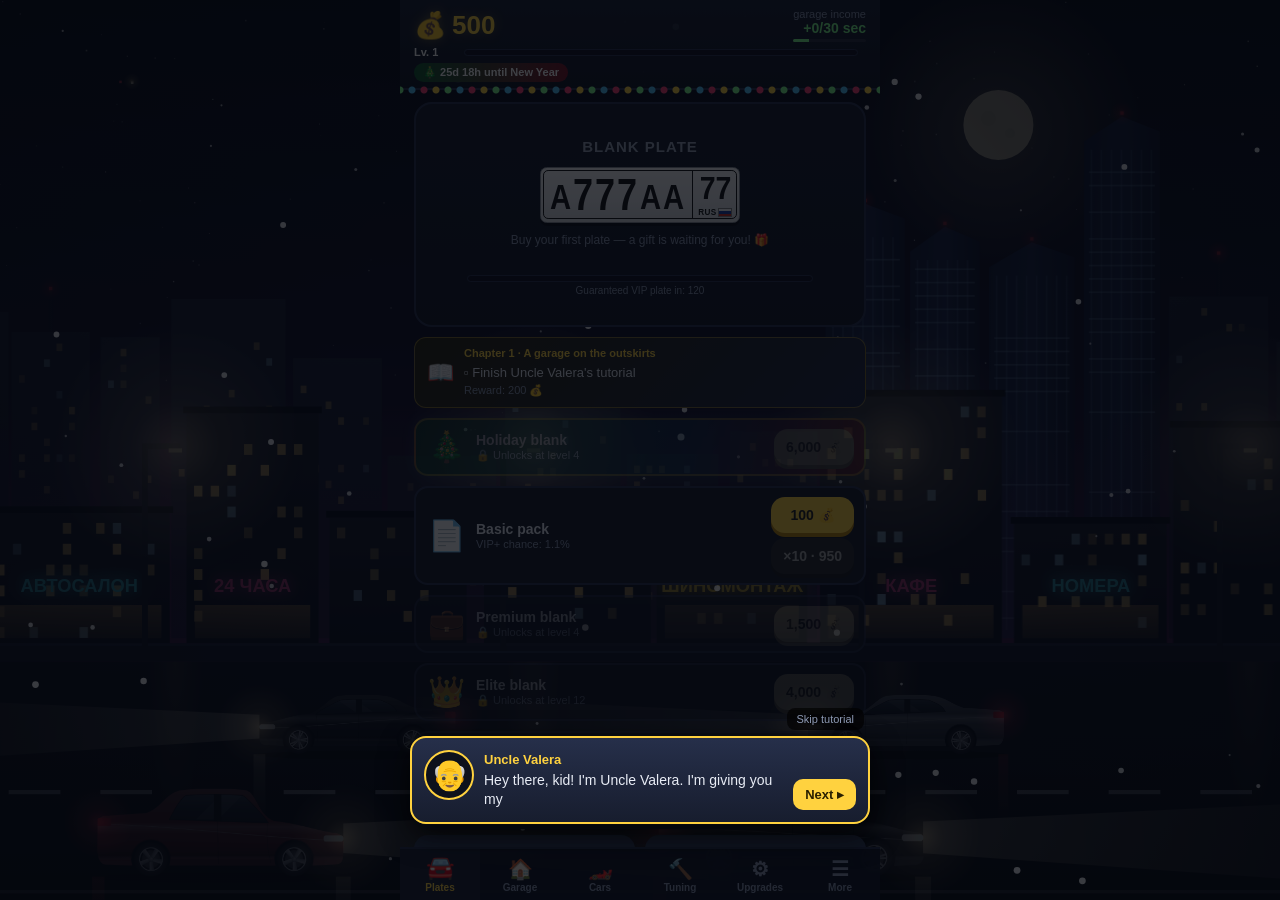
==== index.html @ f26307c0 "Исправить облачные сохранения ВК и Telegram" ====
<!DOCTYPE html>
<html lang="ru">
<head>
<meta charset="utf-8">
<meta name="viewport" content="width=device-width,initial-scale=1,maximum-scale=1,user-scalable=no,viewport-fit=cover">
<title>Блатной номер</title>
<script>window.CARS_CLEAN = 1; window.CARS_NOBRAND = 1; window.VK_PAY = 1</script><script>if (/tgWebAppData=|tgWebAppVersion=/.test(location.hash)) location.replace(location.pathname.replace(/\/?(index\.html)?$/, "/") + "tg/" + location.search + location.hash)</script>
<link rel="stylesheet" href="style.css?v=202611232257">
<link rel="stylesheet" href="cars.css?v=202611232257">
<link rel="stylesheet" href="ny.css?v=202611232257">
</head>
<body>
<div id="bg"></div>
<canvas id="fx"></canvas>

<div id="app">
  <header>
    <div class="hrow">
      <div class="coins" id="coinsBox"><span class="ico">💰</span><span id="coins">0</span></div>
      <div class="inc"><span data-i18n>доход с гаража</span><br><b id="inc">0/30 сек</b><i class="paybar"><i id="payBar"></i></i></div>
    </div>
    <div class="lvl">
      <span class="lvlnum" id="lvlnum">Ур. 1</span>
      <div class="bar"><i id="xpbar"></i></div>
      <span class="pts" id="ptsLabel"></span>
    </div>
    <div class="pills" id="pills"></div>
  </header>

  <main id="main">
    <!-- КУПИТЬ -->
    <section class="tab on" id="tab-buy">
      <div class="stage" id="stage">
        <div class="tier t0" id="tier">Бланк номера</div>
        <div id="plateBox"></div>
        <div class="note" id="note"></div>
        <div class="pity"><div class="bar"><i id="pitybar"></i></div><small id="pitytxt"></small></div>
      </div>
      <div class="row" id="resolveRow" style="display:none">
        <button class="btn alt" data-act="sellPending" id="btnSell">Продать</button>
        <button class="btn green" data-act="keepPending" data-i18n>В гараж</button>
      </div>
      <div id="mergeBar" style="display:none"></div>
      <div class="goal" id="goal"></div>
      <div id="subs"></div>
      <div id="packs"></div>
      <div class="row">
        <button class="btn alt" id="btnTaxi" data-act="taxi">🚕 Таксовать</button>
        <button class="btn alt" id="btnAd" data-act="ad">🎁 Бонус (реклама)</button>
        <button class="btn star" id="btnShop" data-act="shop" style="display:none">⭐ Магазин</button>
      </div>
      <button class="btn alt" id="btnBuff" data-act="buffAd">🔥 Доход ×2 на 5 мин (реклама)</button>
      <details class="odds"><summary data-i18n>Шансы выпадения</summary><div id="odds"></div></details>
    </section>

    <section class="tab" id="tab-garage"></section>
    <section class="tab" id="tab-cars"></section>
    <section class="tab" id="tab-forge"></section>
    <section class="tab" id="tab-orders"></section>
    <section class="tab" id="tab-up"></section>
    <section class="tab" id="tab-more"></section>
  </main>

  <nav id="nav">
    <button data-tab="buy" class="on"><span>🚘</span><b data-i18n>Номера</b></button>
    <button data-tab="garage"><span>🏠</span><b data-i18n>Гараж</b></button>
    <button data-tab="cars"><span>🏎️</span><b data-i18n>Тачки</b><em id="carsDot"></em></button>
    <button data-tab="forge"><span>🔨</span><b data-i18n>Тюнинг</b></button>
    <button data-tab="orders"><span>📋</span><b data-i18n>Заказы</b><em id="orderDot"></em></button>
    <button data-tab="up"><span>⚙</span><b data-i18n>Апгрейды</b></button>
    <button data-tab="more"><span>☰</span><b data-i18n>Ещё</b><em id="moreDot"></em></button>
  </nav>
</div>

<div id="vignette"></div>
<div id="big"></div>
<div id="jp" class="hidden"></div>
<div id="buyer" class="hidden">🚘</div>
<div id="toasts"></div>
<div id="modal" class="hidden"><div class="mbox" id="mbox"></div></div>
<div id="adwait" class="hidden">📺</div>
<div id="menu" class="hidden"></div>
<div id="talk" class="hidden"><div class="tk-dim"></div><div class="tk-hole"></div><div class="tk-finger">👆</div>
  <div class="tk-box bottom"><div class="tk-ava"></div><div class="tk-body"><b class="tk-name"></b><p class="tk-text"></p></div>
    <button class="tk-next" data-i18n>Дальше ▸</button><button class="tk-skip" data-i18n>Пропустить обучение</button></div></div>

<script src="i18n.js?v=202611232257"></script>
<script src="platform.js?v=202611232257"></script>
<script src="bg-city.js?v=202611232257"></script>
<script src="game.js?v=202611232257"></script>
<script src="cars.js?v=202611232257"></script>
<script src="ny.js?v=202611232257"></script>
</body>
</html>
---- style.css ----
:root{--bg:#0b0e16;--card:#161b29;--card2:#1e2536;--line:#2a3350;--txt:#e8ecf5;--dim:#8d99b3;--gold:#ffd23f;
  --t0:#9aa5b8;--t1:#4fc3f7;--t2:#b388ff;--t3:#ffb300;--t4:#ff3d71;--t5:#5ef2ff;--ok:#43c76b}
*{box-sizing:border-box;-webkit-tap-highlight-color:transparent;user-select:none;-webkit-user-select:none;-webkit-touch-callout:none}
html,body{margin:0;height:100%;background:var(--bg);color:var(--txt);font-family:Arial,Helvetica,sans-serif;overflow:hidden;overscroll-behavior:none}
.hidden{display:none!important}
/* ползунки прокрутки во всей игре: тонкие, золотистые, без стрелок и белой дорожки */
::-webkit-scrollbar{width:6px;height:6px}
::-webkit-scrollbar-track,::-webkit-scrollbar-corner{background:transparent}
::-webkit-scrollbar-thumb{background:linear-gradient(#ffd23f99,#ffb30066);border-radius:6px}
::-webkit-scrollbar-thumb:hover{background:#ffd23fcc}
::-webkit-scrollbar-button{display:none;width:0;height:0}
@supports not selector(::-webkit-scrollbar){*{scrollbar-width:thin;scrollbar-color:#ffd23f80 transparent}}
/* пока площадка ищет и показывает рекламу, игра не принимает нажатия */
#adwait{position:fixed;inset:0;z-index:90;background:#000a;display:flex;align-items:center;justify-content:center;font-size:44px;animation:adpulse 1s infinite alternate}
@keyframes adpulse{from{opacity:.6}to{opacity:1}}

/* ---------- фон и эффекты ---------- */
#bg{position:fixed;inset:0;z-index:0;background:
  radial-gradient(circle at 20% 10%,#24305a55,transparent 50%),
  radial-gradient(circle at 85% 80%,#4a1f5c44,transparent 55%),var(--bg);animation:bgmove 18s ease-in-out infinite alternate}
@keyframes bgmove{to{filter:hue-rotate(40deg);background-position:30px 20px}}
#fx{position:fixed;inset:0;width:100%;height:100%;z-index:50;pointer-events:none}
#vignette{position:fixed;inset:0;z-index:40;pointer-events:none;opacity:0;box-shadow:inset 0 0 120px 30px var(--vc,#fff)}
#vignette.on{animation:vig .9s ease-out}
@keyframes vig{0%{opacity:.95}100%{opacity:0}}
#big{position:fixed;left:0;right:0;top:32%;text-align:center;z-index:60;pointer-events:none;font-size:46px;font-weight:900;letter-spacing:2px;
  opacity:0;text-shadow:0 0 20px currentColor,0 4px 0 #0008}
#big.on{animation:bigtxt 2s ease-out}
@keyframes bigtxt{0%{opacity:0;transform:scale(.3) rotate(-6deg)}15%{opacity:1;transform:scale(1.25) rotate(2deg)}30%{transform:scale(1)}80%{opacity:1}100%{opacity:0;transform:scale(1.1) translateY(-30px)}}
.shake{animation:shake .5s}
.shake2{animation:shake .9s}
@keyframes shake{0%,100%{transform:translate(0)}10%{transform:translate(-8px,4px)}20%{transform:translate(7px,-5px)}30%{transform:translate(-6px,-4px)}40%{transform:translate(6px,5px)}50%{transform:translate(-4px,2px)}60%{transform:translate(4px,-2px)}80%{transform:translate(-2px,1px)}}

/* ---------- каркас ---------- */
#app{position:relative;z-index:10;max-width:480px;height:100%;margin:0 auto;display:flex;flex-direction:column}
header{padding:calc(8px + env(safe-area-inset-top)) 14px 6px;background:linear-gradient(#1b2133ee,#121726ee);border-bottom:2px solid var(--line)}
.hrow{display:flex;justify-content:space-between;align-items:center}
.coins{font-size:26px;font-weight:bold;color:var(--gold);display:flex;align-items:center;gap:6px;text-shadow:0 0 12px #ffd23f55}
.coins .ico{display:inline-block}
.coins.bump .ico{animation:bump .25s}
@keyframes bump{50%{transform:scale(1.5) rotate(15deg)}}
.inc{font-size:11px;color:var(--dim);text-align:right}
.inc b{color:#7dff8a;font-size:14px}
.lvl{display:flex;align-items:center;gap:8px;margin-top:4px;font-size:11px;color:var(--dim)}
.lvlnum{font-weight:bold;color:#fff;min-width:42px}
.bar{flex:1;height:7px;background:#0d1120;border-radius:5px;overflow:hidden;border:1px solid #2a3350}
.bar i{display:block;height:100%;width:0;background:linear-gradient(90deg,#4fc3f7,#b388ff);border-radius:5px;transition:width .4s}
.pts{color:#ffb300;font-weight:bold}
.pills{display:flex;gap:6px;flex-wrap:wrap;margin-top:5px;min-height:0}
.pill{font-size:11px;font-weight:bold;padding:3px 9px;border-radius:12px;background:#2a3350;animation:pillin .3s}
.pill.buff{background:#4a3a00;color:#ffd23f;box-shadow:0 0 10px #ffd23f66}
.pill.mkt{background:#06324a;color:#7fd6ff}
@keyframes pillin{from{transform:scale(.5);opacity:0}}
main{flex:1;overflow-y:auto;padding:12px 14px 8px;-webkit-overflow-scrolling:touch;overscroll-behavior:contain}
nav{display:flex;background:#121726f2;border-top:2px solid var(--line);padding-bottom:env(safe-area-inset-bottom)}
nav button{flex:1;position:relative;background:none;border:0;color:var(--dim);font:bold 11px Arial;padding:8px 0 7px;cursor:pointer;transition:.2s}
nav button.on{color:var(--gold);background:#1b2133}
nav button span{display:block;font-size:20px;margin-bottom:1px;transition:transform .2s}
nav button.on span{transform:translateY(-2px) scale(1.15)}
nav em{position:absolute;top:5px;right:22%;width:9px;height:9px;border-radius:50%;background:#ff3d71;display:none;animation:pulse 1s infinite}
nav em.on{display:block}
.tab{display:none}
.tab.on{display:block;animation:tabin .25s ease-out}
@keyframes tabin{from{opacity:0;transform:translateY(10px)}}
h2{margin:2px 0 10px;font-size:18px}
h3{margin:0 0 3px;font-size:15px}
.hint{font-size:11px;color:#5d6882;text-align:center;margin:12px 0;line-height:1.4}
small{color:var(--dim);font-size:11px}

/* ---------- кнопки ---------- */
.btn{font:bold 16px Arial;border:0;border-radius:14px;padding:13px;width:100%;cursor:pointer;background:var(--gold);color:#222;box-shadow:0 4px 0 #b8860b;margin-top:10px;transition:filter .15s}
.btn:active{transform:translateY(3px);box-shadow:0 1px 0 #b8860b}
.btn.alt{background:#34415f;color:#fff;box-shadow:0 4px 0 #222c44}
.btn.green{background:var(--ok);box-shadow:0 4px 0 #26803e;color:#0b2a14}
.btn.red{background:#e0475b;box-shadow:0 4px 0 #8c2030;color:#fff}
.btn.sm{font-size:14px;padding:10px 12px;width:auto;margin:0;white-space:nowrap}
.btn:disabled{filter:grayscale(.8) brightness(.65);cursor:default}
.btn.ready{animation:readypulse 1.4s infinite}
@keyframes readypulse{50%{filter:brightness(1.2);transform:scale(1.015)}}
.row{display:flex;gap:10px}.row .btn{margin-top:10px}

/* ---------- номерной знак ---------- */
.plate{display:inline-flex;align-items:stretch;position:relative;background:#fff;color:#111;border:3px solid #111;border-radius:9px;font-weight:bold;
  height:var(--ph,56px);font-size:var(--pf,34px);line-height:1;overflow:hidden;box-shadow:0 3px 0 #0006}
.plate .m{padding:0 .28em;display:flex;align-items:center;gap:.02em}
.plate .c{display:inline-block;min-width:.62em;text-align:center}
.plate .r{border-left:3px solid #111;padding:0 .22em;display:flex;flex-direction:column;align-items:center;justify-content:center;min-width:2.1em}
.plate .r b{font-size:.62em}.plate .r i{font-style:normal;font-size:.26em;letter-spacing:.1em}
.plate.small{--ph:34px;--pf:20px;border-width:2px}
.plate.mini{--ph:26px;--pf:14px;border-width:2px;border-radius:6px}
.plate.rolling .c{animation:flick .08s infinite}
@keyframes flick{50%{opacity:.55;transform:translateY(2px)}}
.plate .c.stop{animation:stopc .3s}
@keyframes stopc{0%{transform:scale(1.7);color:#e0475b}100%{transform:scale(1)}}
.plate.p1{box-shadow:0 0 18px var(--t1)}
.plate.p2{box-shadow:0 0 24px var(--t2)}
.plate.p3{box-shadow:0 0 32px var(--t3);border-color:#7a5200}
.plate.p4{box-shadow:0 0 40px var(--t4);border-color:#800030;animation:rainbow 2.5s linear infinite}
/* суперлегенда (спецсерия «АМР» 97): свечение в цветах триколора */
.plate.p5{border-color:#0d3a8c;animation:tricolor 2.4s linear infinite}
@keyframes tricolor{0%,100%{box-shadow:0 0 34px #fff,0 0 60px var(--t5)}33%{box-shadow:0 0 34px #2f6bff,0 0 60px #2f6bff}66%{box-shadow:0 0 34px #ff3344,0 0 60px #ff3344}}
.plate.p3::after,.plate.p4::after,.plate.p5::after{content:"";position:absolute;top:0;bottom:0;width:30%;left:-40%;background:linear-gradient(100deg,transparent,#fff9,transparent);animation:shine 2.2s infinite}
@keyframes shine{to{left:130%}}
@keyframes rainbow{to{filter:hue-rotate(360deg)}}
.pop{animation:pop .5s cubic-bezier(.2,1.6,.4,1)}
@keyframes pop{0%{transform:scale(.4);opacity:.3}100%{transform:scale(1);opacity:1}}

/* ---------- сцена ---------- */
.stage{background:linear-gradient(#171d2e,#121726);border-radius:18px;padding:16px 8px 12px;text-align:center;border:2px solid var(--line);min-height:225px;
  display:flex;flex-direction:column;align-items:center;justify-content:center;gap:9px;transition:box-shadow .4s,border-color .4s;position:relative;overflow:hidden}
.stage.g1{box-shadow:0 0 24px #4fc3f766;border-color:var(--t1)}
.stage.g2{box-shadow:0 0 34px #b388ff88;border-color:var(--t2)}
.stage.g3{box-shadow:0 0 46px #ffb300aa;border-color:var(--t3)}
.stage.g4{box-shadow:0 0 64px #ff3d71cc;border-color:var(--t4);animation:rainbow 2.5s linear infinite}
.stage.g5{border-color:var(--t5);animation:tricolor 2.4s linear infinite}
.tier{font-size:15px;font-weight:bold;letter-spacing:1px;text-transform:uppercase;min-height:20px}
.note{font-size:12px;color:var(--dim);max-width:300px;line-height:1.35;min-height:32px}
.t0{color:var(--t0)}.t1{color:var(--t1)}.t2{color:var(--t2)}.t3{color:var(--t3)}.t4{color:var(--t4)}.t5{color:var(--t5);text-shadow:0 0 10px var(--t5)}
.pity{width:80%;margin-top:2px}.pity small{display:block;margin-top:3px;font-size:10px}
.pity .bar i{background:linear-gradient(90deg,#ffb300,#ff3d71)}
.tier.in{animation:tierin .5s}
@keyframes tierin{from{transform:scale(2.2);opacity:0}}

/* ---------- паки ---------- */
.pack{display:flex;align-items:center;gap:10px;background:var(--card);border:2px solid var(--line);border-radius:14px;padding:9px 10px;margin-top:10px}
.pack.locked{opacity:.5}
.pack .pi{font-size:30px;width:40px;text-align:center}
.pack .pt{flex:1;min-width:0}.pack .pt b{font-size:14px}.pack .pt small{display:block}
.pack .btns{display:flex;flex-direction:column;gap:5px}
.odds{margin-top:12px;background:var(--card);border-radius:12px;padding:10px 14px;font-size:12px}
.odds summary{cursor:pointer;color:var(--dim)}
.orow{display:grid;grid-template-columns:1fr 60px;gap:2px 8px;margin-top:6px;align-items:center}
.orow .ob{height:5px;background:#0d1120;border-radius:3px;overflow:hidden;grid-column:1/3}.orow .ob i{display:block;height:100%}

/* ---------- списки ---------- */
.item{display:flex;align-items:center;gap:10px;background:var(--card);border-radius:12px;padding:8px 10px;margin-bottom:8px;animation:pillin .3s}
.item .info{flex:1;font-size:12px;color:var(--dim);min-width:0}
.item button{font:bold 12px Arial;border:0;border-radius:9px;padding:9px 10px;background:#34415f;color:#fff;cursor:pointer;flex:none;max-width:96px;line-height:1.25}
/* узкие телефоны (360px): номер и кнопка поменьше, иначе описание сжимается в колонку по слову */
@media (max-width:400px){.item{gap:8px;padding:8px}.item .plate.small{--ph:28px;--pf:16px}.item button{max-width:84px;padding:8px}}
.card{background:var(--card);border-radius:14px;padding:12px 14px;margin-bottom:10px;border:1px solid #232b40}
.subcard{margin-top:10px;border-color:#ffd23f66;background:linear-gradient(135deg,#1f2a4a,#161b29)}.subcard h3{margin:0}.subcard p{margin:4px 0 0;font-size:13px;color:var(--dim)}
.subbar{display:flex;align-items:center;gap:8px;margin-top:10px;padding:8px 10px;border-radius:12px;border:1px solid #ffd23f66;background:linear-gradient(135deg,#1f2a4a,#161b29);font-size:13px}
.subbar span{flex:1;color:var(--gold);font-weight:bold}.subbar .btn{flex:0 0 auto;font-size:13px;padding:8px 10px;box-shadow:0 3px 0 #26803e}
.subbtn{font-size:15px}.subbtn b{color:inherit;white-space:nowrap}
.btn.star{background:linear-gradient(135deg,#ffd23f,#ff9a3c);box-shadow:0 4px 0 #a8620f;color:#3a2200}
.shopbtn{display:flex;align-items:center;gap:10px;text-align:left}.shopbtn span{flex:1}.shopbtn small{display:block;font-weight:normal;font-size:12px;opacity:.85;margin-top:2px}
#jpShare{width:70%;max-width:280px;opacity:0;pointer-events:none;transition:opacity .4s;margin-top:8px}
#jpShare.on{opacity:1;pointer-events:auto}
.sale{font-style:normal;font-size:11px;background:#e0475b;color:#fff;padding:2px 6px;border-radius:6px;vertical-align:middle}
.toplist{text-align:left;padding:6px 10px}.toprow{display:flex;gap:8px;align-items:center;padding:7px 4px;border-bottom:1px solid #ffffff12;font-size:14px}
.toprow span{width:28px;text-align:center}.toprow b{flex:1;overflow:hidden;text-overflow:ellipsis;white-space:nowrap}.toprow i{font-style:normal;color:var(--gold)}
.toprow.me{background:#ffd23f22;border-radius:8px}
.quests .qrow{display:flex;align-items:center;gap:10px;padding:8px 0;border-bottom:1px solid #ffffff12;text-align:left}
.quests .qrow>div{flex:1}.quests .qrow b{font-size:14px}.quests .qrow small{display:block;font-size:12px;color:#8d99b3}
.quests .bar{height:6px;background:#0005;border-radius:4px;margin:5px 0 2px;overflow:hidden}.quests .bar i{display:block;height:100%;background:var(--ok)}
.quests .chest{border-bottom:0}
.admtabs{display:flex;flex-wrap:wrap;gap:6px;justify-content:center;margin:6px 0 10px}.admtabs .btn{box-shadow:none}
.adm{text-align:left}.adm h3{margin:16px 0 6px;font-size:15px}
.kpis{display:grid;grid-template-columns:repeat(3,1fr);gap:6px}.kpi{background:#0004;border-radius:10px;padding:8px 6px;text-align:center}
.kpi b{display:block;font-size:18px;color:var(--gold)}.kpi small{font-size:11px;color:#8d99b3;line-height:1.2;display:block}
.chart{display:flex;align-items:flex-end;gap:3px;height:140px;padding-top:16px;border-bottom:1px solid #ffffff22}
.chart .col{flex:1;height:100%;display:flex;flex-direction:column;justify-content:flex-end;align-items:center;position:relative}
.chart .stack{width:100%;display:flex;flex-direction:column-reverse;border-radius:4px 4px 0 0;overflow:hidden;min-height:0}.chart .stack span{display:block;min-height:2px}
.chart .num{font-style:normal;font-size:10px;color:#cfd6e6}.chart small{position:absolute;bottom:-16px;font-size:9px;color:#8d99b3}
.chart em{position:absolute;bottom:-29px;font-style:normal;font-size:8px;color:var(--gold);white-space:nowrap}
.legend{display:flex;flex-wrap:wrap;gap:10px;margin-top:34px;font-size:12px}.legend i{display:inline-block;width:10px;height:10px;border-radius:3px;margin-right:4px;vertical-align:middle}
.admrow{display:flex;align-items:center;gap:8px;padding:8px 2px;border-bottom:1px solid #ffffff12;font-size:14px}
.admrow>span:first-child,.admrow>div{flex:1;min-width:0}.admrow small{color:#8d99b3;font-size:12px}.admrow>div small{display:block}
.admrow.player{cursor:pointer}.gifts{display:flex;flex-wrap:wrap;gap:6px;padding:8px 0 10px}.gifts small{width:100%;color:#8d99b3}
.admsearch{display:flex;gap:6px}.admsearch input,.adm textarea,.adm input{flex:1;width:100%;background:#0006;color:#fff;border:1px solid var(--line);border-radius:10px;padding:10px;font:inherit;font-size:14px;margin-bottom:8px;box-sizing:border-box}
.adm input,.adm textarea{user-select:text;-webkit-user-select:text}
.cheats{display:flex;flex-wrap:wrap;gap:6px}.cheats .btn{flex:1 1 45%}
.btn.star.shopbtn small{color:#5a3500;opacity:1}
.shopbtn b{white-space:nowrap;background:#0006;color:#ffd23f;padding:6px 9px;border-radius:9px}
.card.done{border-color:var(--ok)}
.card p{margin:0 0 8px;font-size:12px;color:var(--dim);line-height:1.35}
.card .btn{margin-top:4px}
.ser{display:flex;align-items:center;gap:10px;padding:7px 0;border-bottom:1px solid #232b40;font-size:13px}
.ser:last-child{border:0}.ser .nm{width:72px;font-weight:bold;font-size:15px}.ser .ds{flex:1;color:var(--dim);font-size:12px}
.lock{opacity:.35;filter:grayscale(1)}
.chips{display:flex;gap:6px;flex-wrap:wrap;margin-bottom:8px}
.chip{font:bold 12px Arial;border:0;border-radius:14px;padding:7px 11px;background:#2a3350;color:#fff;cursor:pointer}
.stat{display:flex;justify-content:space-between;padding:5px 0;font-size:13px;border-bottom:1px solid #232b40}
.stat:last-child{border:0}.stat b{color:var(--gold)}
.ach{display:flex;gap:10px;align-items:center;padding:7px 0;border-bottom:1px solid #232b40;font-size:13px}
.ach:last-child{border:0}.ach .ai{font-size:22px;width:30px;text-align:center}.ach div:nth-child(2){flex:1}
.ach small{display:block}
.setrow{display:flex;justify-content:space-between;align-items:center;padding:7px 0;font-size:14px}
.setrow select{background:#2a3350;color:#fff;border:0;border-radius:8px;padding:7px;font-size:13px}
.tog{width:52px;height:28px;border-radius:14px;background:#34415f;position:relative;border:0;cursor:pointer;transition:.2s}
.tog::after{content:"";position:absolute;top:3px;left:3px;width:22px;height:22px;border-radius:50%;background:#fff;transition:.2s}
.tog.on{background:var(--ok)}.tog.on::after{left:27px}
.timer{font-weight:bold;color:var(--gold)}

.goal{display:flex;gap:10px;align-items:center;background:#1d2540;border:1px dashed #4a5a8a;border-radius:12px;padding:8px 12px;margin-top:10px;font-size:13px;line-height:1.35}
.goal span{font-size:22px}
.tl{font-size:12px;color:#cfd6e6;padding:6px 0 6px 12px;border-left:2px solid #34415f;margin-left:4px;line-height:1.4}
.tl b{color:#ffd23f}
.item [data-act=plateInfo]:active{opacity:.7}

/* ---------- мастерская («апгрейдер») ---------- */
.ug{display:flex;flex-direction:column;gap:10px}
.ug-row{display:grid;grid-template-columns:1fr 1fr;gap:10px}
.ug-card{background:linear-gradient(160deg,#181a24,#0d0f15);border:1px solid #262a3a;border-radius:16px;padding:8px 8px 10px;min-height:170px;display:flex;flex-direction:column;align-items:center;gap:6px;position:relative;overflow:hidden}
.ug-card.rw{background:linear-gradient(160deg,#2a1218,#0d0f15);border-color:#4a2030}
.ug-card.rw.rt1{background:linear-gradient(160deg,#10283a,#0d0f15);border-color:#1f4a66}
.ug-card.rw.rt2{background:linear-gradient(160deg,#241a42,#0d0f15);border-color:#4a3a86}
.ug-card.rw.rt3{background:linear-gradient(160deg,#3a2a08,#0d0f15);border-color:#8a6410}
.ug-card.rw.rt4{background:linear-gradient(160deg,#4a0f26,#0d0f15);border-color:#b8204a;box-shadow:0 0 24px #ff3d7144}
.ug-card.rw.rt5{background:linear-gradient(160deg,#0a2f4a,#0d0f15);border-color:#2fb8d0;box-shadow:0 0 24px #5ef2ff44}
.ug-t{font-size:11px;color:#7a829c;letter-spacing:1px;text-transform:uppercase;align-self:flex-start;padding-left:4px}
.ug-body{flex:1;display:flex;flex-direction:column;align-items:center;justify-content:center;gap:5px;width:100%}
.ug-sum{font-size:16px;font-weight:bold;color:#ffd23f}
.ug-sum i,.fv i{font-style:normal;display:inline-block;width:.8em;height:.8em;border-radius:50%;background:radial-gradient(circle at 35% 35%,#ffe27a,#d99a00);font-size:0;vertical-align:-1px}
.fempty{color:#6b7390;font-size:12px;text-align:center;line-height:1.4}
.fmore{font-size:11px;color:#8d99b3}
.rtier{font-size:12px;font-weight:bold;text-transform:uppercase;letter-spacing:1px}
.rmult{font-size:20px;font-weight:bold;color:#ffd23f;min-height:24px;text-shadow:0 0 10px #ffd23f66}
.plate.mid{--ph:32px;--pf:17px;border-width:2px;border-radius:7px}
.gauge{position:relative;width:min(300px,86vw);aspect-ratio:1;margin:4px auto;border-radius:50%}
.gauge svg{width:100%;height:100%;display:block;filter:drop-shadow(0 10px 24px #000a)}
.ghub{position:absolute;inset:0;display:flex;flex-direction:column;align-items:center;justify-content:center;pointer-events:none;gap:2px;padding-top:6px}
.gnum{font-size:44px;font-weight:900;letter-spacing:1px;color:#6b7390;text-shadow:0 0 18px currentColor;font-variant-numeric:tabular-nums}
.glab{font-size:15px;font-weight:bold;letter-spacing:.5px}
.gauge::before{content:"";position:absolute;inset:6%;border-radius:50%;background:conic-gradient(from 0deg,transparent,#ffd23f33,transparent 30%);opacity:0;pointer-events:none}
.gauge.spinning::before{opacity:1;animation:gspin 1.1s linear infinite}
@keyframes gspin{to{transform:rotate(360deg)}}
.gauge.spinning svg{animation:gpulse .5s ease-in-out infinite alternate}
@keyframes gpulse{to{filter:drop-shadow(0 0 22px #ffd23faa)}}
.gauge.gwin svg{animation:gwin 1s ease-out}
.gauge.glose svg{animation:glose 1s ease-out}
@keyframes gwin{0%,50%{filter:drop-shadow(0 0 46px #43e07a)}100%{filter:drop-shadow(0 10px 24px #000a)}}
@keyframes glose{0%,50%{filter:drop-shadow(0 0 46px #ff2d3d)}100%{filter:drop-shadow(0 10px 24px #000a)}}
.ug-slider{background:linear-gradient(160deg,#181a24,#0d0f15);border:1px solid #262a3a;border-radius:14px;padding:10px 14px}
.ug-sl-top{display:flex;justify-content:space-between;font-size:12px;color:#8d99b3;margin-bottom:6px}.ug-sl-top b{color:#ffd23f}
#fslider{-webkit-appearance:none;appearance:none;width:100%;height:6px;border-radius:4px;background:linear-gradient(90deg,#8a6410,#ffd23f);outline:none}
#fslider::-webkit-slider-thumb{-webkit-appearance:none;width:24px;height:24px;border-radius:50%;background:#ffd23f;border:3px solid #fff;box-shadow:0 0 12px #ffd23f}
#fslider::-moz-range-thumb{width:20px;height:20px;border-radius:50%;background:#ffd23f;border:3px solid #fff}
#fslider:disabled{opacity:.35}
.ug-presets{display:grid;grid-template-columns:repeat(8,1fr);gap:6px}
.ug-presets button{font:bold 12px Arial;color:#fff;background:#1b1e2a;border:1px solid #2b3042;border-radius:9px;padding:9px 0;cursor:pointer}
.ug-presets button.pc{border-color:#2d4a2f;color:#9be34a}
.ug-presets button:active{background:#2b3042}
.ug-go{display:flex;align-items:center;justify-content:center;gap:10px;width:100%;font:bold 20px Arial;color:#2a2000;border:0;border-radius:16px;padding:16px;cursor:pointer;
  background:linear-gradient(#ffe45c,#f2b705);box-shadow:0 5px 0 #a87a00,0 0 26px #ffd23f44;transition:filter .2s}
.ug-go:active{transform:translateY(3px);box-shadow:0 2px 0 #a87a00}
.ug-go:disabled{filter:grayscale(1) brightness(.5);box-shadow:none}
.ug-go.ready{animation:readypulse 1.4s infinite}
.ug-seg{display:flex;gap:6px;background:#10121a;border-radius:12px;padding:4px}
.ug-seg button{flex:1;font:bold 13px Arial;color:#8d99b3;background:none;border:0;border-radius:9px;padding:10px 4px;cursor:pointer}
.ug-seg button.on{background:#ffd23f;color:#2a2000}
.ug-grid{display:grid;grid-template-columns:1fr 1fr;gap:8px}
.fcard{position:relative;background:radial-gradient(circle at 50% 30%,var(--cg,#2a2d3a),#0e1016 75%);border:2px solid var(--cb,#2b3042);border-radius:14px;padding:22px 6px 8px;text-align:center;cursor:pointer;display:flex;flex-direction:column;align-items:center;gap:7px;transition:transform .15s,box-shadow .2s}
.fcard:active{transform:scale(.96)}
.fcard.t0b{--cg:#2a2f3c;--cb:#3b4252}.fcard.t1b{--cg:#14354a;--cb:#2a6f96}.fcard.t2b{--cg:#2e2352;--cb:#6a4fc0}.fcard.t3b{--cg:#4a3408;--cb:#d19a14}.fcard.t4b{--cg:#541230;--cb:#e0305f}.fcard.t5b{--cg:#0a3550;--cb:#3fd6ee}
.fcard.on{box-shadow:0 0 0 2px #ffd23f,0 0 20px #ffd23f66;background:radial-gradient(circle at 50% 30%,#5a4a10,#0e1016 75%)}
.fv{position:absolute;top:6px;left:8px;font-size:11px;font-weight:bold;color:#ffd23f}
.fn{font-size:11px;font-weight:bold;color:#fff}
.fb{position:absolute;top:6px;right:8px;font-size:11px;font-weight:bold}
.fchk{position:absolute;right:8px;bottom:8px;width:24px;height:24px;border-radius:50%;background:#ffd23f;color:#2a2000;font-weight:bold;display:none;align-items:center;justify-content:center}
.fcard.on .fchk{display:flex;animation:pop .3s}nav button{font-size:10px}

/* ---------- джекпот (блатной / легенда) ---------- */
#jp{position:fixed;inset:0;z-index:38;display:flex;flex-direction:column;align-items:center;justify-content:center;gap:14px;overflow:hidden;
  background:radial-gradient(circle at 50% 45%,var(--jbg,#2a1740) 0,#07060d 70%);opacity:0;transition:opacity .35s;padding:20px;text-align:center;cursor:pointer}
#jp.on{opacity:1}
.jp-icon{font-size:96px;line-height:1;filter:drop-shadow(0 0 26px var(--jc)) drop-shadow(0 6px 0 #0008)}
.jp-rays{position:absolute;left:50%;top:45%;width:230vmax;height:230vmax;margin:-115vmax 0 0 -115vmax;pointer-events:none;
  background:repeating-conic-gradient(from 0deg,color-mix(in srgb,var(--jc) 28%,transparent) 0 7deg,transparent 7deg 15deg);
  -webkit-mask-image:radial-gradient(circle,#000 0,transparent 30%);mask-image:radial-gradient(circle,#000 0,transparent 30%);animation:jpspin 22s linear infinite}
#jp.legend .jp-rays{animation-duration:9s}
@keyframes jpspin{to{transform:rotate(360deg)}}
.jp-flash{position:absolute;inset:0;background:#fff;opacity:0;pointer-events:none}
.jp-flash.go{animation:jpflash .8s ease-out}
@keyframes jpflash{0%{opacity:.95}100%{opacity:0}}
.jp-top{position:relative;font-size:16px;letter-spacing:2px;color:#b9a8d8;text-transform:uppercase;transition:opacity .3s}
.jp-strip-wrap{position:relative;width:100%;max-width:480px;height:112px;overflow:hidden;border-top:2px solid #ffffff22;border-bottom:2px solid #ffffff22;background:#0008;
  -webkit-mask-image:linear-gradient(90deg,transparent,#000 15%,#000 85%,transparent);mask-image:linear-gradient(90deg,transparent,#000 15%,#000 85%,transparent);transition:opacity .4s,transform .5s,height .5s}
.jp-strip-wrap.gone{opacity:0;height:0;border:0;margin:0;pointer-events:none;position:absolute}
.jp-strip{display:flex;position:absolute;left:0;top:10px;will-change:transform}
.jp-card{flex:0 0 106px;height:92px;margin:0 3px;border-radius:12px;border:2px solid var(--cc);background:linear-gradient(160deg,color-mix(in srgb,var(--cc) 35%,#10101a),#0c0c14);
  display:flex;align-items:center;justify-content:center;font-weight:bold;font-size:15px;color:var(--cc);text-shadow:0 0 12px var(--cc);box-shadow:0 0 14px color-mix(in srgb,var(--cc) 40%,transparent) inset}
.jp-mark{position:absolute;left:50%;top:0;bottom:0;width:3px;margin-left:-1.5px;background:#ffd23f;z-index:3;box-shadow:0 0 14px #ffd23f}
.jp-card{text-align:center;line-height:1.1;padding:0 4px;font-size:14px}
.jp-strip-wrap.roll{width:min(420px,calc(100vw - 48px));max-width:none;margin:6px auto 4px;border-radius:12px}   /* #plateBox сжимается по содержимому — ширина задаётся явно */
.jp-card{transition:transform .25s,box-shadow .25s}
.jp-card.win{transform:scale(1.07);box-shadow:0 0 24px var(--cc),0 0 14px color-mix(in srgb,var(--cc) 40%,transparent) inset}
.jp-title{position:relative;font-size:clamp(40px,13vw,62px);font-weight:900;color:var(--jc);letter-spacing:2px;text-shadow:0 0 26px var(--jc),0 4px 0 #0009;height:0;opacity:0;overflow:visible;white-space:nowrap}
.jp-title.on{height:auto;opacity:1}
.jp-title span{display:inline-block;opacity:0}
.jp-title.on span{animation:letterin .55s cubic-bezier(.2,1.8,.4,1) forwards}
.jp-title.instant span{animation:none;opacity:1}
#jp.legend .jp-title.on{animation:rainbow 2.4s linear infinite}
#jp.super .jp-title{font-size:clamp(28px,9vw,50px);color:#fff;text-shadow:0 3px 0 #2f6bff,0 6px 0 #ff3344,0 0 26px #5ef2ff}
#jp.super .jp-title.on{animation:none}
@keyframes letterin{0%{opacity:0;transform:translateY(-60px) scale(2.4) rotate(-12deg)}100%{opacity:1;transform:none}}
.jp-plate{position:relative;opacity:0;transform:perspective(600px) rotateY(90deg) scale(.5)}
.jp-plate.on{opacity:1;animation:jpflip .9s cubic-bezier(.2,1.2,.3,1) forwards}
.jp-plate.instant{animation:none;transform:none}
@keyframes jpflip{0%{transform:perspective(600px) rotateY(90deg) scale(.5)}70%{transform:perspective(600px) rotateY(-12deg) scale(1.15)}100%{transform:perspective(600px) rotateY(0) scale(1)}}
.jp-plate .plate{--ph:68px;--pf:40px;border-width:4px;box-shadow:0 0 40px var(--jc),0 0 90px var(--jc)}
.jp-pricebox{position:relative;opacity:0;transform:translateY(20px);transition:opacity .4s,transform .4s;display:none}
.jp-pricebox.on{display:block;opacity:1;transform:none}
.jp-lbl{font-size:12px;letter-spacing:4px;color:#b9a8d8;margin-bottom:4px}
.odo{display:flex;justify-content:center;align-items:center;font-size:clamp(42px,13vw,64px);font-weight:900;color:#ffd23f;text-shadow:0 0 22px #ffd23f99,0 4px 0 #0008;font-variant-numeric:tabular-nums}
.odo-col{height:1.1em;overflow:hidden;width:.64em;position:relative;-webkit-mask-image:linear-gradient(transparent,#000 22%,#000 78%,transparent);mask-image:linear-gradient(transparent,#000 22%,#000 78%,transparent)}
.odo-strip{will-change:transform}
.odo-strip span{display:block;height:1.1em;line-height:1.1em;text-align:center}
.odo-sep{width:.25em}.odo-c{font-size:.7em;margin-left:.2em}
.jp-x{margin-top:4px;font-size:13px;color:#ffe9a8;font-weight:bold}
.jp-sub{font-size:12px;color:#9a8cb8;opacity:0;transition:opacity .5s;min-height:16px}
.jp-sub.on{opacity:1}
#jpBtn{width:70%;max-width:280px;opacity:0;pointer-events:none;transition:opacity .4s;margin-top:6px}
#jpBtn.on{opacity:1;pointer-events:auto;animation:readypulse 1.4s infinite}

/* ---------- прочее ---------- */
#toasts{position:fixed;left:0;right:0;top:64px;z-index:70;display:flex;flex-direction:column;align-items:center;gap:6px;pointer-events:none}
.toast{background:#000d;color:#fff;padding:8px 16px;border-radius:20px;font-size:13px;max-width:92%;text-align:center;animation:toastin 2.6s forwards;border:1px solid #fff2}
@keyframes toastin{0%{opacity:0;transform:translateY(-14px) scale(.8)}10%{opacity:1;transform:none}85%{opacity:1}100%{opacity:0;transform:translateY(-8px)}}
/* стартовое меню (обязательно для каталога ВК Игр, п. 4.2.10) */
#menu{position:fixed;inset:0;z-index:80;background:radial-gradient(circle at 50% 30%,#232b45,#090c16 75%);display:flex;flex-direction:column;align-items:center;justify-content:center;gap:6px;padding:calc(20px + env(safe-area-inset-top)) 24px calc(20px + env(safe-area-inset-bottom));animation:fade .25s;text-align:center}
#menu .mlogo{font-size:72px;line-height:1;filter:drop-shadow(0 6px 18px #ffd23f55)}
#menu h1{margin:8px 0 2px;font:900 34px Arial;color:var(--gold);letter-spacing:1px;text-shadow:0 3px 0 #7a5a00}
#menu .msub{color:#aab4cc;font-size:14px;margin-bottom:18px}
#menu .btn{max-width:320px}
#menu .mfoot{margin-top:18px;color:#6f7a93;font-size:12px;max-width:320px}
.howto{text-align:left;font-size:14px;color:#cfd6e6;line-height:1.45}.howto p{margin:0 0 9px}
#modal{position:fixed;inset:0;z-index:65;background:#05070dd9;display:flex;align-items:center;justify-content:center;padding:14px;backdrop-filter:blur(3px);animation:fade .2s}
@keyframes fade{from{opacity:0}}
.mbox{width:100%;max-width:400px;max-height:92vh;overflow-y:auto;background:var(--card);border:2px solid var(--line);border-radius:18px;padding:16px;animation:pop .35s cubic-bezier(.2,1.5,.4,1);text-align:center}
.mbox h2{margin-bottom:6px}
.grid{display:grid;grid-template-columns:repeat(2,1fr);gap:8px;margin:10px 0}
.grid .plate{justify-self:center}
.days{display:grid;grid-template-columns:repeat(7,1fr);gap:4px;margin:12px 0}
.day{background:#232b40;border-radius:8px;padding:6px 0;font-size:10px;color:var(--dim)}
.day b{display:block;font-size:14px;color:#fff}
.day.cur{background:var(--gold);color:#222}.day.cur b{color:#222}
.day.got{background:#26803e;color:#cfc}
#buyer{position:fixed;top:30%;left:-80px;z-index:45;font-size:54px;cursor:pointer;filter:drop-shadow(0 0 14px gold);animation:drive 7s linear forwards;pointer-events:auto}
#buyer.go{animation:none}
@keyframes drive{to{left:110vw}}
.float{position:fixed;z-index:55;pointer-events:none;font-weight:bold;font-size:18px;color:var(--gold);text-shadow:0 2px 0 #000a;animation:floatup .9s ease-out forwards}
@keyframes floatup{to{transform:translateY(-60px);opacity:0}}
@keyframes pulse{50%{transform:scale(1.4)}}
#mini{display:block;margin:8px auto;border-radius:12px;background:#10182a;touch-action:none;width:100%;max-width:340px;border:2px solid var(--line)}
/* низкое горизонтальное окно (CrazyGames на ПК): поле мини-игры ужимается по высоте, чтобы влезть без прокрутки */
@media (max-height:640px){#mini{width:auto;height:calc(92vh - 150px);aspect-ratio:340/440}}
.stage.rolling{animation:vib .12s infinite}
@keyframes vib{50%{transform:translateX(1.5px)}}

/* ---------- слияние, коллекция, цель ---------- */
#bg::after{content:"";position:absolute;inset:0;background:#0b0e16;opacity:.45;pointer-events:none}   /* живой фон приглушён, чтобы не спорил с кнопками */
#mergeBar{margin-top:10px}
.mergebtn{width:100%;background:linear-gradient(135deg,#7c4dff,#ff3d71);color:#fff;font-size:15px}
.mergeinfo{display:flex;align-items:center;gap:10px;background:#161b29;border:1px solid var(--line);border-radius:12px;padding:8px 12px;font-size:12px;color:var(--dim);line-height:1.3}
.mdots{display:flex;gap:4px;flex:none}
.mdots i{width:14px;height:14px;border-radius:4px;border:2px solid var(--mc);opacity:.45}
.mdots i.on{background:var(--mc);opacity:1;box-shadow:0 0 8px var(--mc)}
.goal{border:1px solid #ffd23f66;background:linear-gradient(135deg,#2a2510,#1d2540)}
.goal .gbody{flex:1;min-width:0}
.gbar{height:5px;background:#0006;border-radius:3px;margin-top:5px;overflow:hidden}
.gbar i{display:block;height:100%;background:var(--gold);border-radius:3px;transition:width .4s}
.mergegrid{display:grid;grid-template-columns:repeat(auto-fit,minmax(130px,1fr));gap:6px;margin:4px 0 12px}
.mcell{background:var(--card);border:2px solid #2a3350;border-radius:12px;padding:7px 8px;text-align:left;color:var(--mc);font:inherit;cursor:pointer}
.mcell b{display:block;font-size:13px}.mcell small{color:var(--dim);font-size:11px}
.mcell:disabled{opacity:.55;cursor:default}
.mcell.ready{border-color:var(--mc);box-shadow:0 0 12px var(--mc);animation:readypulse 1.4s infinite}
.sets .sets-hint{font-size:12px;color:var(--dim);margin:-2px 0 8px}
.set{padding:8px 0;border-bottom:1px solid #232b40}.set:last-child{border:0}
.set-h{display:flex;justify-content:space-between;gap:8px;font-size:13px}.set-h small{color:var(--gold);white-space:nowrap}
.set-k{display:flex;flex-wrap:wrap;gap:5px;margin-top:5px}
.set-k span{font-size:11px;padding:3px 8px;border-radius:8px;background:#0d111c;color:#4a5370;border:1px dashed #2a3350}
.set-k span.on{color:#7dff8a;border:1px solid #7dff8a66;background:#11261a}
.set.done .set-h b{color:#7dff8a}
.merge-anim{position:relative;height:150px;margin:6px 0}
.merge-anim .mg{position:absolute;left:50%;top:50%;transform:translate(-50%,-50%);animation:mgin .9s cubic-bezier(.6,0,.9,.4) forwards}
.merge-anim .mg0{--sx:-95px;--sy:-40px}.merge-anim .mg1{--sx:95px;--sy:-40px}.merge-anim .mg2{--sx:0px;--sy:45px}
@keyframes mgin{0%{transform:translate(calc(-50% + var(--sx)),calc(-50% + var(--sy))) scale(.9);opacity:1}85%{opacity:1}100%{transform:translate(-50%,-50%) scale(.3);opacity:0}}
.mg-flash{position:absolute;left:50%;top:50%;width:20px;height:20px;border-radius:50%;background:var(--mc);transform:translate(-50%,-50%) scale(0);animation:mgflash .7s .85s ease-out forwards;box-shadow:0 0 40px 20px var(--mc)}
@keyframes mgflash{0%{transform:translate(-50%,-50%) scale(0);opacity:1}100%{transform:translate(-50%,-50%) scale(12);opacity:0}}
.mg-res{position:absolute;left:50%;top:50%;transform:translate(-50%,-50%) scale(0);animation:mgres .6s .9s cubic-bezier(.2,1.5,.4,1) forwards}
@keyframes mgres{to{transform:translate(-50%,-50%) scale(1)}}
.mg-txt{font-size:14px;margin:4px 0 12px;opacity:0;animation:mgtxt .4s 1.1s forwards}
@keyframes mgtxt{to{opacity:1}}
.mg-txt small{color:var(--dim)}
#jp.long .jp-title{font-size:clamp(26px,8.5vw,42px);white-space:normal}   /* длинные названия наборов */
.jp-title .jw{white-space:nowrap;font-weight:inherit}

/* ---------- сюжет: реплики персонажей и подсказки обучения ---------- */
#talk{position:fixed;inset:0;z-index:58;pointer-events:none}
#talk .tk-dim{position:absolute;inset:0;background:#05070dc4;display:none;pointer-events:auto;animation:fade .25s}
#talk.dlg .tk-dim{display:block}
.tk-hole{position:absolute;display:none;border-radius:14px;box-shadow:0 0 0 3px var(--gold),0 0 22px var(--gold);transition:left .2s,top .2s,width .2s,height .2s;animation:holepulse 1.2s infinite alternate}
.tk-hole.dim{box-shadow:0 0 0 3px var(--gold),0 0 0 200vmax #05070dbb}
@keyframes holepulse{to{outline:3px solid #ffd23f55;outline-offset:6px}}
.tk-finger{position:absolute;display:none;font-size:34px;line-height:1;filter:drop-shadow(0 3px 4px #000);animation:fdown .7s infinite alternate}
.tk-finger.up{animation-name:fup}
@keyframes fdown{to{transform:translateY(8px)}}
@keyframes fup{to{transform:translateY(-8px)}}
.tk-box{position:absolute;left:10px;right:10px;max-width:460px;margin:0 auto;display:flex;gap:10px;align-items:flex-end;pointer-events:auto;
  background:linear-gradient(#262f4a,#171d2e);border:2px solid var(--cc,#ffd23f);border-radius:16px;padding:12px;box-shadow:0 10px 30px #000c;animation:tkin .3s cubic-bezier(.2,1.4,.4,1)}
.tk-box.bottom{bottom:calc(76px + env(safe-area-inset-bottom))}
.tk-box.top{top:calc(76px + env(safe-area-inset-top))}
@keyframes tkin{from{transform:translateY(20px) scale(.95);opacity:0}}
.tk-ava{flex:none;align-self:flex-start;width:50px;height:50px;border-radius:50%;background:#0d111c;border:2px solid var(--cc,#ffd23f);display:flex;align-items:center;justify-content:center;font-size:30px}
.tk-body{flex:1;min-width:0}
.tk-name{color:var(--cc,#ffd23f);font-size:13px}
.tk-text{margin:3px 0 0;font-size:14px;line-height:1.4;min-height:2.8em;color:var(--txt)}
.tk-next{flex:none;background:var(--gold);color:#2a2000;border:0;border-radius:10px;padding:8px 12px;font:bold 13px Arial;cursor:pointer}
.tk-skip{position:absolute;top:-30px;right:4px;background:#000a;color:var(--dim);border:0;border-radius:8px;padding:5px 10px;font:11px Arial;cursor:pointer}
.goal{cursor:pointer}
.goal .gch{display:block;color:var(--gold);font-weight:bold;margin-bottom:3px}
.goal .gt{font-size:13px;margin-top:2px}.goal .gt.ok{color:#7dff8a;opacity:.8}
.goal .gbar{margin:3px 0 4px}
.client{display:flex;align-items:center;gap:6px;font-size:12px;margin-bottom:4px}
.client span{font-size:18px}.client i{color:var(--dim)}

/* событие из админки */
.pill.ev{background:linear-gradient(90deg,#5a1a6e,#7a2a1a);color:#ffe28a;box-shadow:0 0 12px #ff9a3c66}
/* альбом номеров */
.albumbtn{margin:8px 0}.albumbtn small{opacity:.8}
.atabs{display:flex;flex-wrap:wrap;gap:5px;justify-content:center}.atabs .btn{flex:1 1 18%;padding:7px 4px;font-size:12px}
.agrid{display:grid;grid-template-columns:repeat(auto-fill,minmax(64px,1fr));gap:5px;margin:10px 0}
.acell{background:#0d111c;border:1px dashed #2a3350;border-radius:9px;padding:6px 3px;text-align:center;color:#4a5370;min-height:38px;display:flex;flex-direction:column;justify-content:center}
.acell b{font-size:14px;letter-spacing:.5px}.acell small{font-size:8.5px;line-height:1.1;margin-top:2px;opacity:.85}
.acell.on{color:#7dff8a;border:1px solid #7dff8a66;background:#11261a}
.acell.on.t-s,.acell.on.t-g{color:#ffd23f;border-color:#ffd23f88;background:#2a2108}
/* чужой гараж */
.ggrid{display:flex;flex-wrap:wrap;gap:6px;justify-content:center;margin:10px 0}
.toprow[data-act]{cursor:pointer}.toprow em{font-style:normal;font-size:12px;opacity:.6}.toprow b small{font-weight:normal;color:#8d99b3;font-size:12px}
/* админка: удержание и панель игрока */
.rettable{overflow-x:auto}.rettable table{width:100%;border-collapse:collapse;font-size:12px}
.rettable th{color:#8d99b3;font-weight:normal;padding:4px 3px;text-align:center;border-bottom:1px solid #ffffff22}
.rettable td{padding:5px 3px;text-align:center;border-bottom:1px solid #ffffff10}.rettable td:first-child{text-align:left}
.rettable .na,.rettable tr.na td{color:#4a5370}
.lvrow{display:flex;align-items:center;gap:8px;font-size:12px;margin:3px 0}.lvrow span{width:28px;text-align:right;color:#cfd6e6}
.lvrow small{width:96px;color:#8d99b3}.lvbar{flex:1;height:12px;position:relative;background:#0004;border-radius:4px;overflow:hidden}
.lvbar i{position:absolute;left:0;top:0;bottom:0;background:#4fc3f7}.lvbar b{position:absolute;left:0;top:0;bottom:0;background:#e0475b}
.admgift{display:flex;flex-wrap:wrap;gap:5px;width:100%}.admgift .btn{flex:1 1 30%}
.admline{display:flex;gap:6px;align-items:center;width:100%;font-size:13px;color:#cfd6e6}.admline input,.admline select{margin-bottom:0!important}
.admline select,.adm select{background:#0006;color:#fff;border:1px solid var(--line);border-radius:10px;padding:9px;font:inherit;font-size:14px}
.adm>select,.adm>input{margin-bottom:8px}.adm>select{width:100%}
.gifts .admline,.gifts>input,.gifts>textarea{margin-bottom:2px}.adm input[type=checkbox]{width:20px;height:20px;flex:0 0 auto;margin:0!important;padding:0}.chk{display:flex;align-items:center;gap:6px;white-space:nowrap}
.gifts>input,.gifts>textarea{flex:1 1 100%}.admline .btn{flex:0 0 auto;white-space:nowrap}
.adm .chart+h3{margin-top:30px}
/* профиль */
.pcard{background:linear-gradient(135deg,var(--f1),var(--f2));border:2px solid var(--f1);border-radius:18px;padding:14px;text-align:left;margin:6px 0 10px;position:relative;overflow:hidden;box-shadow:0 6px 24px #0007}
.pcard::after{content:"";position:absolute;inset:0;background:linear-gradient(115deg,transparent 30%,#ffffff14 45%,transparent 60%);pointer-events:none}
.pcard.f-vip,.pcard.f-gold{box-shadow:0 0 22px color-mix(in srgb,var(--f1) 60%,transparent)}
.pcard.f-vip::after,.pcard.f-gold::after,.pcard.f-ice::after,.pcard.f-neon::after{background:linear-gradient(115deg,transparent 30%,#ffffff30 45%,transparent 60%);background-size:250% 100%;animation:pshine 3.5s linear infinite}
@keyframes pshine{0%{background-position:150% 0}100%{background-position:-100% 0}}
.ptop{display:flex;gap:12px;align-items:center}
.pava{width:62px;height:62px;flex:0 0 62px;border-radius:50%;background:#0006;border:3px solid var(--f1);display:flex;align-items:center;justify-content:center;font-size:34px}
.pname{min-width:0;flex:1}.pname b{display:block;font-size:20px;overflow:hidden;text-overflow:ellipsis;white-space:nowrap}
.pname small{display:block;color:#ffffffb0;font-size:12px}.pname i{display:block;font-size:13px;color:#fff;margin-top:3px;word-break:break-word}
.pbadges{display:flex;flex-wrap:wrap;gap:5px;margin-top:10px}.pbadges span{font-size:11px;background:#0006;border-radius:10px;padding:3px 8px;color:#fff}
.ppins{display:flex;flex-wrap:wrap;gap:6px;justify-content:center;margin-top:10px}
.pstats{display:flex;flex-wrap:wrap;gap:4px 12px;margin-top:10px;font-size:12px;color:#ffffffb0}.pstats b{color:#fff}
.pcard.sm{padding:10px}.pcard.sm .pava{width:48px;height:48px;flex-basis:48px;font-size:26px}.pcard.sm .pname b{font-size:17px}
.profbox{cursor:pointer}
.pfedit{text-align:left}.pfedit label{display:block;font-size:13px;color:#8d99b3;margin:12px 0 5px}
.pfedit input{width:100%;box-sizing:border-box;background:#0006;color:#fff;border:1px solid var(--line);border-radius:10px;padding:10px;font:inherit;font-size:15px;user-select:text;-webkit-user-select:text}
.pfavas{display:grid;grid-template-columns:repeat(7,1fr);gap:5px}.pfavas button{font-size:22px;padding:6px 0;border-radius:10px;background:#0005;border:2px solid transparent;color:#fff}
.pfavas button.on{border-color:var(--gold);background:#ffd23f22}.pfavas button.lock{opacity:.45;font-size:16px}
.pfframes{display:grid;grid-template-columns:repeat(3,1fr);gap:6px}.pfframes button{background:linear-gradient(135deg,var(--f1),var(--f2));border:2px solid transparent;border-radius:10px;padding:10px 4px;color:#fff;font:inherit;font-size:12px}
.pfframes button.on{border-color:#fff;box-shadow:0 0 10px #fff6}.pfframes button.lock{opacity:.5}.pfframes small{display:block;font-size:9.5px;opacity:.85;margin-top:2px}
.pfpins{display:flex;flex-wrap:wrap;gap:6px;justify-content:center;max-height:260px;overflow:auto}.pfpins button{background:none;border:2px solid transparent;border-radius:10px;padding:3px}
.pfpins button.on{border-color:var(--gold);background:#ffd23f22}
/* друзья */
.fava{width:30px;height:30px;flex:0 0 30px;border-radius:50%;background:#0006;border:2px solid var(--f1,#2a3350);display:inline-flex;align-items:center;justify-content:center;font-size:16px}
.toprow span.fava{width:30px}
.fcode{text-align:center}.fcode b{display:block;font-size:30px;letter-spacing:6px;color:var(--gold);margin:4px 0 8px;user-select:text;-webkit-user-select:text}.fcode small{color:#8d99b3;font-size:12px;display:block;margin-top:6px}
#frCode{user-select:text;-webkit-user-select:text;flex:1;background:#0006;color:#fff;border:1px solid var(--line);border-radius:10px;padding:10px;font:inherit;font-size:15px}
.badge{background:#e0475b;color:#fff;border-radius:10px;padding:1px 7px;font-size:12px;margin-left:4px}
.toprow .btn.sm{flex:0 0 auto;padding:6px 10px}.fcode .row{gap:6px}.fcode .row .btn{flex:1 1 0;min-width:0;padding-left:6px;padding-right:6px;font-size:13px}
/* замок номера и помощник */
.lockbtn{flex:0 0 auto;width:38px;padding:8px 0!important;background:#0005!important;border:1px solid #2a3350!important;font-size:16px}.lockbtn.on{background:#ffd23f22!important;border-color:#ffd23f88!important}
.sold-lock{opacity:.55;font-size:12px}
.botrow{margin:4px 0 8px}.botrow .btn small{opacity:.75;font-size:11px}
.botcard .setrow span small{display:block;font-size:12px;color:#8d99b3;font-weight:normal}
.botpacks{display:grid;grid-template-columns:repeat(3,1fr);gap:6px}.botpacks .btn{display:flex;flex-direction:column;padding:8px 4px;font-size:12px}.botpacks small{font-size:10.5px;opacity:.85;margin-top:2px}
#mbox select[data-bot],.wishadd select{width:100%;background:#0006;color:#fff;border:1px solid var(--line);border-radius:10px;padding:10px;font:inherit;font-size:14px}
.wishadd{display:flex;gap:6px;margin-top:8px}.wishadd select{flex:1.3}.wishadd input{flex:1;min-width:0;background:#0006;color:#fff;border:1px solid var(--line);border-radius:10px;padding:10px;font:inherit;font-size:15px;text-transform:uppercase;user-select:text;-webkit-user-select:text}
.wishonce{font-size:13px;color:#8d99b3;margin:8px 0 4px;justify-content:center}.wishonce input{width:18px;height:18px}
.botlog{display:flex;flex-wrap:wrap;gap:6px;justify-content:center}.botlog>div{position:relative}.botlog i{position:absolute;top:-8px;left:-6px;font-style:normal;font-size:14px;z-index:1}.botpacks{margin-bottom:12px}.botpacks .btn{white-space:normal;min-width:0}#mbox select[data-bot]{margin-bottom:12px}.botlog i{font-size:11px;top:-6px;left:-4px}
.botpacks .btn.green small{color:#0b3d1d;opacity:1}
/* реалистичный номер (как настоящий знак): металлический фон, внутренняя рамка, плотные высокие знаки, буквы ниже цифр, крупный регион, RUS + флаг */
.plate{font-family:Arial,"Helvetica Neue",Helvetica,sans-serif;font-weight:700;letter-spacing:0;color:#141414;border:.045em solid #8f959c;border-radius:.2em;background:linear-gradient(180deg,#fbfbfb 0%,#eceef0 60%,#dadde1 100%)}
.plate::before{content:"";position:absolute;inset:.06em;border:.05em solid #141414;border-radius:.15em;pointer-events:none;z-index:1}
.plate .m{align-items:baseline;align-self:center;justify-content:center;gap:0;padding:0 .2em 0 .24em;margin-top:.12em;line-height:1}
.plate .c{min-width:0;padding:0 .03em;font-size:1.06em;transform:scaleY(1.22);transform-origin:50% 75%}
.plate .c.L{font-size:.86em;transform:scaleY(1.18);padding:0 .035em}
.plate .r{min-width:0;padding:.05em .16em 0;margin:.06em .06em .06em 0;border-left:.05em solid #141414;justify-content:flex-start;align-items:center}
.plate .r b{font-size:.84em;transform:scaleY(1.12);transform-origin:50% 0;margin-top:.04em;letter-spacing:-.01em}
.plate .r i{display:flex;align-items:center;font-style:normal;font-weight:700;font-size:.24em;margin-top:auto;margin-bottom:.32em;gap:.18em;letter-spacing:.04em}
.plate .r .flag{display:inline-block;width:1.7em;height:1.05em;background:linear-gradient(#fff 0 33%,#1c3faa 33% 66%,#d52b1e 66%);border:.04em solid #8c8c8c}
/* гараж: поиск, фильтры, выбор нескольких */
.gtools{margin-top:12px}.gtools h3{margin:6px 0}.gtools h3 small{color:#8d99b3;font-weight:normal;font-size:12px}
.gsearch{display:flex;gap:6px}.gsearch input{flex:1;min-width:0;background:#0006;color:#fff;border:1px solid var(--line);border-radius:10px;padding:10px;font:inherit;font-size:15px;user-select:text;-webkit-user-select:text}
.gsearch select{background:#0006;color:#fff;border:1px solid var(--line);border-radius:10px;padding:8px;font:inherit;font-size:13px}
.gchips{flex-wrap:wrap;margin:8px 0}.gchips .chip{color:var(--cc,#cfd6e6)}.gchips .chip i{font-style:normal;opacity:.6;font-size:11px;margin-left:2px}.gchips .chip.on{background:#ffd23f;color:#1a1300;border-color:#ffd23f}
.gselbtn{width:100%;margin-bottom:6px}
.gselbar{position:sticky;top:0;z-index:5;background:#121726f2;border:1px solid #ffd23f66;border-radius:12px;padding:8px;margin:6px 0;backdrop-filter:blur(6px)}
.gselinfo{font-size:13px;margin-bottom:6px}.gselbtns{display:flex;gap:5px;flex-wrap:wrap}.gselbtns .btn{flex:1 1 auto;padding:7px 8px}
.item.pick{cursor:pointer;gap:10px}.item.pick.on{outline:2px solid #ffd23f;background:#ffd23f14}
.gchk{width:24px;height:24px;flex:0 0 24px;border-radius:7px;border:2px solid #4a5370;display:flex;align-items:center;justify-content:center;font-weight:bold;color:#1a1300}.item.pick.on .gchk{background:#ffd23f;border-color:#ffd23f}/* МРЭО: номер на заказ */
.mreobtn{width:100%;margin:2px 0 8px;background:linear-gradient(135deg,#2b3f8f,#1b2133);border:1px solid #4f6fd8}.mreobtn small{display:block;font-size:11px;opacity:.75;font-weight:normal}
.oplate{display:flex;justify-content:center;margin:6px 0 10px}.oplate .plate{--ph:62px;--pf:37px}
.oslots{display:flex;justify-content:center;gap:4px;margin-bottom:8px}
.oslot{width:30px;height:38px;border-radius:8px;background:#0006;border:2px solid #2a3350;color:#fff;font:inherit;font-weight:bold;font-size:17px}
.oslot.r{background:#06203a}.oslot.opt{opacity:.75}.oslot.on{border-color:#ffd23f;box-shadow:0 0 10px #ffd23f88}
.oslot:nth-child(2){margin-left:4px}.oslot:nth-child(5){margin-left:4px}.oslot:nth-child(7){margin-left:8px}
.opad{display:grid;grid-template-columns:repeat(5,1fr);gap:5px;margin-bottom:8px}.opad.letters{grid-template-columns:repeat(6,1fr)}
.okey{padding:10px 0;border-radius:10px;background:#2a3350;border:0;color:#fff;font:inherit;font-weight:bold;font-size:18px}.okey:active{background:#3b4a78}.okey.wide{grid-column:1/-1;font-size:13px}
.oprice{text-align:left}.orow2{display:flex;justify-content:space-between;font-size:13px;color:#8d99b3;padding:3px 0}.orow2.up{color:#ffd23f}.orow2.up b{color:#ffb300}
.ototal{display:flex;justify-content:space-between;align-items:baseline;border-top:1px solid #ffffff22;margin-top:6px;padding-top:6px}.ototal b{font-size:22px;color:#fff}
.ototal b.bump{animation:obump .5s}.ototal b.drop{animation:odrop .4s}
@keyframes obump{0%{transform:scale(1.35);color:#ffd23f;text-shadow:0 0 16px #ffd23f}100%{transform:scale(1)}}
@keyframes odrop{0%{transform:scale(.9);color:#8d99b3}100%{transform:scale(1)}}
.ohave{display:block;margin-top:4px;color:#8d99b3;font-size:12px}/* особые номера: такси (жёлтый), полиция (синий), военный (чёрный), дипломатический (красный) */
.plate.sp .gap{display:inline-block;width:.28em}
.plate.sp-taxi{background:linear-gradient(180deg,#ffd84a,#f2bd00);color:#141414}
.plate.sp-police{background:linear-gradient(180deg,#2f6be0,#1d47a8);color:#fff}.plate.sp-police::before,.plate.sp-police .r{border-color:#fff}
.plate.sp-army{background:linear-gradient(180deg,#2a2a2a,#0c0c0c);color:#fff}.plate.sp-army::before,.plate.sp-army .r{border-color:#e8e8e8}
.plate.sp-diplo{background:linear-gradient(180deg,#d4202f,#9a0f1b);color:#fff}.plate.sp-diplo::before,.plate.sp-diplo .r{border-color:#fff}
.plate.sp-police .flag,.plate.sp-army .flag,.plate.sp-diplo .flag{border-color:#fff}
/* цена по рисунку, каталог, перебивка */
.patline{font-size:12px;color:#ffd23f;margin:-4px 0 10px}
.catbtn{width:100%;margin-top:6px}
.catlist{padding:4px 8px}.catrow{display:flex;align-items:center;gap:8px;padding:7px 0;border-bottom:1px solid #ffffff10;text-align:left}
.catrow>div:nth-child(2){flex:1;min-width:0}.catrow b{display:block;font-size:14px}.catrow small{display:block;font-size:11px;color:#8d99b3}
.catpc{text-align:right}.catpc b{color:#fff}
.reroll{display:flex;align-items:center;justify-content:center;gap:8px;margin:10px 0}.rr-old{display:flex;flex-direction:column;align-items:center;gap:4px;opacity:.75}.rr-old small{font-size:11px;color:#8d99b3}
.rr-arrow{font-size:20px;color:#ffd23f}.rr-new .plate{--ph:50px;--pf:30px}.rr-new.rolling .plate{filter:blur(.6px)}
/* оформление: магазин */
.cosbtn{background:linear-gradient(135deg,#6b2d8f,#1b2133);border-color:#a05ad8}
.coslist{padding:4px 8px}.cosrow{display:flex;align-items:center;gap:10px;padding:8px 0;border-bottom:1px solid #ffffff10}.cosrow.on{background:#ffd23f12;border-radius:10px}
.cosprev{min-width:150px;display:flex;justify-content:center}.cosn{flex:1;text-align:left}.cosn b{display:block;font-size:14px}.cosn small{color:#43c76b;font-size:11px}
.garswatch{width:140px;height:44px;border-radius:10px;display:flex;align-items:center;justify-content:center;font-size:22px;border:1px solid #ffffff22}
/* рамки номера (держатели): у своих номеров — класс на body, у чужих — oh-* на обёртке */
body.hold-chrome .plate:not(.other),.oh-chrome .plate.other{outline:.12em solid #c9d0d6;outline-offset:.04em}
body.hold-carbon .plate:not(.other),.oh-carbon .plate.other{outline:.12em dashed #3a3a3a;outline-offset:.04em}
body.hold-red .plate:not(.other),.oh-red .plate.other{outline:.12em solid #c0102a;outline-offset:.04em}
body.hold-gold .plate:not(.other),.oh-gold .plate.other{outline:.13em solid #e0b23a;outline-offset:.04em}
body.hold-neon .plate:not(.other),.oh-neon .plate.other{outline:.12em solid #3ff2ff;outline-offset:.05em;animation:holdneon 1.6s ease-in-out infinite}
@keyframes holdneon{50%{outline-color:#ff3df2}}
body.hold-diamond .plate:not(.other),.oh-diamond .plate.other{outline:.14em solid #bfefff;outline-offset:.04em;animation:holddia 2.4s linear infinite}
@keyframes holddia{0%,100%{outline-color:#bfefff}33%{outline-color:#ffffff}66%{outline-color:#9ad8ff}}
/* эффекты у закреплённых номеров */
.pfx-shine .plate{position:relative;overflow:hidden}.pfx-shine .plate::after{content:"";position:absolute;top:0;bottom:0;width:30%;left:-40%;background:linear-gradient(100deg,transparent,#fffa,transparent);animation:shine 2s infinite}
.pfx-neon .plate{animation:pfneon 1.8s ease-in-out infinite}@keyframes pfneon{0%,100%{filter:drop-shadow(0 0 6px #3ff2ff)}50%{filter:drop-shadow(0 0 12px #ff3df2)}}
.pfx-spark .plate{position:relative}.pfx-spark .plate::after{content:"✨";position:absolute;right:-.3em;top:-.45em;font-size:.6em;animation:pfspark 1.4s ease-in-out infinite}
@keyframes pfspark{0%,100%{opacity:.2;transform:scale(.6) rotate(0)}50%{opacity:1;transform:scale(1.1) rotate(20deg)}}
.pfx-fire .plate{animation:pffire 1.2s ease-in-out infinite}@keyframes pffire{0%,100%{filter:drop-shadow(0 -2px 6px #ff7a1a)}50%{filter:drop-shadow(0 -4px 12px #ff1f3d)}}
/* интерьер гаража */
.gar-brick{background:repeating-linear-gradient(0deg,#5a2e22 0 14px,#3a1d16 14px 16px),#5a2e22;background-blend-mode:multiply;border-radius:12px}
#tab-garage.gar-brick{background:linear-gradient(#0b0e16cc,#0b0e16cc),repeating-linear-gradient(0deg,#6b3426 0 18px,#2e160f 18px 20px)}
.gar-under,#tab-garage.gar-under{background:linear-gradient(#0b0e16bb,#0b0e16bb),repeating-linear-gradient(90deg,#3a3d44 0 80px,#ffd23f 80px 84px,#3a3d44 84px 160px)}
.gar-show,#tab-garage.gar-show{background:linear-gradient(#0b0e16aa,#0b0e16aa),radial-gradient(ellipse at 50% 0,#f2f4f7 0,#9aa3b5 40%,#2a3040 100%)}
.gar-elite,#tab-garage.gar-elite{background:linear-gradient(#0b0e16aa,#0b0e16aa),linear-gradient(135deg,#0d0d0d 0,#1e1a10 40%,#3a2d0c 50%,#1e1a10 60%,#0d0d0d 100%);box-shadow:inset 0 0 0 1px #e0b23a66}
.ggrid[class*="gar-"]{padding:10px;border-radius:12px}
#tab-garage[class*="gar-"]{border-radius:14px;padding:8px}.pfx-spark .plate::after{right:auto;left:.15em;top:.02em;font-size:.55em;z-index:2}.pfx-spark .plate{box-shadow:0 0 14px #ffe9a8}
/* особые номера — без радужной анимации легенд (она крутит оттенок и портит цвета), своё свечение */
.plate.sp{animation:none!important;filter:none}
.plate.sp-taxi{box-shadow:0 0 26px #ffd23f}.plate.sp-police{box-shadow:0 0 26px #2f6be0}.plate.sp-army{box-shadow:0 0 22px #9aa5b8}.plate.sp-diplo{box-shadow:0 0 28px #ff3344}
/* дипломатический номер длиннее (123 CD 045) — в мелком виде чуть уже шрифт, чтобы не выпирал; в каталоге колонки не сжимаются */
.plate.small.sp-diplo{--pf:16px}.plate.mid.sp-diplo{--pf:14px}
.catrow>.plate{flex:none}.catpc{flex:none;text-align:right}
.catrow.sp>div:nth-child(2)>b{white-space:nowrap;font-size:13px;letter-spacing:-.2px}

/* ===== оформление: за монеты — просто и статично, за звёзды — с анимацией, «Хозяин района» — королевское ===== */
.pfx-gloss .plate{background-image:linear-gradient(160deg,#fff 0%,#fff0 45%),linear-gradient(180deg,#fbfbfb 0%,#eceef0 60%,#dadde1 100%)}
.pfx-shadow .plate{box-shadow:0 .25em .5em #000c}
.gar-show,#tab-garage.gar-show{position:relative;overflow:hidden}
#tab-garage.gar-show::before,.ggrid.gar-show::before{content:"";position:absolute;inset:-50% auto -50% -30%;width:30%;background:linear-gradient(90deg,transparent,#ffffff22,transparent);transform:rotate(12deg);animation:garspot 5s ease-in-out infinite;pointer-events:none}
@keyframes garspot{0%{left:-30%}60%,100%{left:120%}}
.gar-elite,#tab-garage.gar-elite{background-size:100% 100%,300% 300%!important;animation:garelite 8s ease-in-out infinite}
@keyframes garelite{0%,100%{background-position:0 0,0% 50%}50%{background-position:0 0,100% 50%}}
/* королевская рамка: переливающееся золото */
body.hold-royal .plate:not(.other),.oh-royal .plate.other{outline:.16em solid #ffd23f;outline-offset:.05em;animation:holdroyal 2.2s ease-in-out infinite}
@keyframes holdroyal{0%,100%{outline-color:#ffd23f;box-shadow:0 0 .5em #ffb30088}50%{outline-color:#fff3b0;box-shadow:0 0 1.1em #ffd23fcc,0 0 2em #ff8a0055}}
/* эффект «Корона»: корона над номером и золотое сияние */
.pfx-crown .plate{position:relative;animation:pfcrown 2.4s ease-in-out infinite}
.pfx-crown .plate{overflow:visible}.pfx-crown .plate::after{content:"👑";position:absolute;left:50%;top:-1.25em;bottom:auto;width:auto;background:none;font-size:.85em;line-height:1;transform:translateX(-50%);z-index:3;animation:crownbob 2.4s ease-in-out infinite;filter:drop-shadow(0 0 4px #ffd23f)}
@keyframes pfcrown{0%,100%{filter:drop-shadow(0 0 6px #ffd23f)}50%{filter:drop-shadow(0 0 14px #ffb300) drop-shadow(0 0 22px #ff8a0088)}}
@keyframes crownbob{0%,100%{transform:translate(-50%,0)}50%{transform:translate(-50%,-.12em)}}
.ppins.pfx-crown{padding-top:1.3em}
/* интерьер «Дворец»: мрамор с золотом и блёстки */
.gar-palace,#tab-garage.gar-palace{background:radial-gradient(circle at 20% 30%,#ffd23f33 0 2px,transparent 3px),radial-gradient(circle at 70% 60%,#fff3 0 1.5px,transparent 2.5px),radial-gradient(circle at 40% 80%,#ffd23f44 0 2px,transparent 3px),linear-gradient(#0b0e16aa,#0b0e16aa),linear-gradient(135deg,#2a1a40 0,#4a2f12 35%,#8a6416 50%,#4a2f12 65%,#2a1a40 100%);background-size:120px 120px,90px 90px,150px 150px,100% 100%,300% 300%;box-shadow:inset 0 0 0 2px #ffd23f88,inset 0 0 30px #ffd23f33;animation:garpalace 6s linear infinite}
@keyframes garpalace{0%{background-position:0 0,0 0,0 0,0 0,0% 50%}50%{background-position:60px 30px,-45px 45px,75px -75px,0 0,100% 50%}100%{background-position:120px 60px,-90px 90px,150px -150px,0 0,0% 50%}}
.garswatch.gar-palace,.garswatch.gar-elite,.garswatch.gar-show{position:relative;overflow:hidden}
/* золотое имя VIP — видят все */
.vipn{background:linear-gradient(90deg,#ffb300,#fff3b0,#ffd23f,#ffb300);background-size:200% 100%;-webkit-background-clip:text;background-clip:text;color:transparent!important;animation:vipname 2.5s linear infinite;font-weight:800}
.vipn small{-webkit-text-fill-color:#8d99b3}
@keyframes vipname{to{background-position:-200% 0}}
.toprow.vip{background:linear-gradient(90deg,#ffd23f22,#ffd23f08);box-shadow:inset 0 0 0 1px #ffd23f66;border-radius:10px}
.pcard.pvip{box-shadow:0 0 0 2px #ffd23f,0 0 24px #ffd23f55}
/* окно оформления */
.cosn .cst{color:#4fc3f7;font-size:11px}.cosn .cvip{color:#ffd23f;font-size:11px}
.cosrow.st .cosprev,.cosrow.vip .cosprev{padding-top:10px}
.vipbox{margin:6px 0 10px;padding:12px;border-radius:14px;text-align:left;background:linear-gradient(135deg,#3a2a05,#1a1206 60%,#3a2a05);box-shadow:inset 0 0 0 2px #ffd23f88,0 0 22px #ffd23f33}
.vipbox .vipb-h{font-size:18px;font-weight:800;text-align:center;color:#ffd23f;margin-bottom:6px}
.vipbox .vipb-prev{display:flex;justify-content:center;padding:30px 0 12px}.vipbox .vipb-prev .plate{--ph:46px;--pf:27px}
.vipbox ul{margin:4px 0 10px;padding-left:18px;font-size:13px;color:#e8e2cf}.vipbox li{margin:3px 0}
.vipbox .btn{width:100%}
.vipbox.own{text-align:center}.vipbox.own b{display:block;color:#ffd23f;font-size:16px}.vipbox.own small{color:#cbb98a;font-size:12px}.cosprev{min-width:0;flex:none;width:128px}.cosn{min-width:0}.cosrow>.btn{flex:none;padding-left:10px;padding-right:10px;white-space:nowrap}
.admsub{margin:8px 0 4px;font-weight:700;color:#ffd23f;font-size:13px;text-align:left}.admsub small{color:#8d99b3;font-weight:normal}.admgift.priv .btn{border:1px solid #ffd23f55}

/* ===== админка: шапка, плитки-вкладки, разделы-карточки ===== */
.admhead{display:flex;align-items:center;justify-content:space-between;margin:-2px 0 10px}.admhead b{font-size:19px}
.admx{background:#ffffff12;border:0;color:#cfd6e6;width:32px;height:32px;border-radius:50%;font-size:15px;cursor:pointer}
.admtabs{display:grid!important;grid-template-columns:repeat(4,1fr);gap:6px;margin:0 0 10px!important}
.atab{display:flex;flex-direction:column;align-items:center;gap:2px;padding:8px 2px 7px;border-radius:12px;border:1px solid #ffffff14;background:#ffffff08;color:#cfd6e6;cursor:pointer;font:inherit;transition:background .15s}
.atab span{font-size:20px;line-height:1}.atab small{font-size:11px;white-space:nowrap}
.atab.on{background:linear-gradient(180deg,#43c76b33,#43c76b14);border-color:#43c76b;color:#fff;box-shadow:0 0 12px #43c76b33}
.admnow{text-align:left;padding:8px 12px;margin-bottom:10px;border-radius:12px;background:#ffffff08;border-left:3px solid #43c76b}
.admnow b{display:block;font-size:15px}.admnow small{color:#8d99b3;font-size:12px}
.aload{color:#8d99b3;text-align:center;padding:20px 0}
.asec{background:#ffffff07;border:1px solid #ffffff10;border-radius:14px;padding:10px 12px;margin-bottom:10px}
.asec-h{display:flex;align-items:center;gap:8px;margin-bottom:8px}.asec-h span{font-size:17px}.asec-h b{font-size:14px}
.asec-hint{color:#8d99b3;font-size:12px;margin:2px 0 8px;line-height:1.35;text-align:left}
.aempty{color:#6b7390;font-size:13px;text-align:center;padding:8px 0;margin:0}
.abanner{padding:9px 12px;border-radius:12px;background:#4fc3f71a;border:1px solid #4fc3f744;font-size:13px;margin-bottom:10px;text-align:left;line-height:1.35}
.abanner.ev{background:#ffd23f1a;border-color:#ffd23f66}.abanner.gold{background:#ffd23f14;border-color:#ffd23f44;font-weight:700}
.adm .kpis{display:grid;grid-template-columns:repeat(3,1fr);gap:6px;margin:0}
.adm .kpi{background:#0004;border-radius:10px;padding:8px 4px;text-align:center}.adm .kpi b{display:block;font-size:17px}.adm .kpi small{color:#8d99b3;font-size:11px;line-height:1.2;display:block}
.adm .kpis.gold .kpi b{color:#ffd23f}
.arank{display:flex;align-items:center;gap:8px;padding:6px 0;border-bottom:1px solid #ffffff0d;font-size:13px}.arank:last-child{border:0}
.arank i{width:24px;text-align:center;font-style:normal;color:#8d99b3}.arank span{flex:1;min-width:0;overflow:hidden;text-overflow:ellipsis;white-space:nowrap}
.arank b{white-space:nowrap}.arank small{color:#8d99b3;font-size:11px;min-width:44px;text-align:right}
.abar{margin:6px 0}.abar>div{display:flex;gap:8px;font-size:13px}.abar>div span{flex:1}.abar>div small{color:#8d99b3;width:34px;text-align:right}
.abar>i{display:block;height:6px;border-radius:3px;background:#ffffff10;margin-top:3px;overflow:hidden}.abar em{display:block;height:100%;border-radius:3px}
.asale{display:flex;align-items:center;gap:10px;padding:8px 0;border-bottom:1px solid #ffffff0d}.asale:last-child{border:0}
.asale>div{flex:1;min-width:0;text-align:left}.asale>div b{display:block;font-size:13px}.asale>div small{color:#8d99b3;font-size:11px}
.astar{display:flex;flex-direction:column;align-items:center;min-width:42px;padding:4px;border-radius:10px;background:#ffd23f1a;font-size:11px}.astar b{font-size:14px;color:#ffd23f}
.asale.ref{opacity:.5}.atag{font-style:normal;font-size:11px;color:#8d99b3;background:#ffffff10;padding:3px 8px;border-radius:8px}
/* игроки */
.aplayer{border:1px solid #ffffff10;border-radius:14px;margin-bottom:8px;background:#ffffff06;overflow:hidden}
.aplayer.open{border-color:#43c76b88;background:#43c76b0a}
.aplayer .admrow.player{border:0;padding:10px}
.pav{width:36px;height:36px;flex:0 0 36px!important;border-radius:50%;display:flex;align-items:center;justify-content:center;font-weight:800;background:linear-gradient(135deg,#4fc3f7,#7c4dff);color:#fff;font-size:16px}
.aplayer .admrow>div b{display:block;font-size:14px;overflow:hidden;text-overflow:ellipsis;white-space:nowrap}
.chips{display:flex;flex-wrap:wrap;gap:4px;margin-top:4px}
.chip{font-style:normal;font-size:10.5px;padding:2px 7px;border-radius:8px;background:#ffffff12;color:#cfd6e6}
.chip.on{background:#43c76b33;color:#8ef0a8}.chip.gold{background:#ffd23f26;color:#ffd23f}.chip.red{background:#e0475b33;color:#ff8a98}
.parr{font-size:22px;color:#8d99b3;transition:transform .2s}.aplayer.open .parr{transform:rotate(90deg);color:#43c76b}
.aplayer .gifts{display:block;padding:0 10px 10px}
.pinfo{display:grid;grid-template-columns:repeat(3,1fr);gap:6px;margin-bottom:8px}
.pinfo>div{background:#0004;border-radius:10px;padding:6px 8px;text-align:left;min-width:0}.pinfo small{display:block;color:#8d99b3;font-size:10.5px}.pinfo b{font-size:12.5px;overflow:hidden;text-overflow:ellipsis;white-space:nowrap;display:block}
.pgrp{background:#0003;border-radius:12px;padding:9px 10px;margin-bottom:8px}
.pgrp-h{font-weight:700;font-size:13px;margin-bottom:7px;text-align:left}.pgrp-h small{font-weight:normal;color:#8d99b3;font-size:11px}
.pgrp .admline{margin-top:6px}.pgrp>input,.pgrp textarea{margin:6px 0 0!important}
.admgift.priv .btn{background:linear-gradient(180deg,#3a2a05,#241a05);border:1px solid #ffd23f55;color:#ffe9a8}
.cheats .btn{flex:1 1 45%}.aplayer .admrow>div b small{display:inline;font-weight:normal;color:#8d99b3;font-size:12px}.admgift.priv .btn{font-size:12px;padding:8px 6px;flex:1 1 40%}.pgrp .admgift .btn{font-size:12.5px}

/* замок «подпишись на канал» (Telegram) */
#subgate{position:fixed;inset:0;z-index:9999;background:radial-gradient(circle at 50% 30%,#1f2a4a 0%,#0b0e16 70%);display:flex;align-items:center;justify-content:center;padding:24px}
#subgate .sgbox{width:100%;max-width:360px;text-align:center;background:#151b2c;border:1px solid #2b3656;border-radius:20px;padding:26px 20px 18px;box-shadow:0 20px 60px #0008}
#subgate .sgico{font-size:56px;line-height:1;margin-bottom:10px;animation:sgfly 2.4s ease-in-out infinite}
#subgate h2{margin:0 0 10px;font-size:22px}
#subgate p{margin:0 0 18px;color:#aeb7cf;font-size:15px;line-height:1.4}
#subgate .btn{width:100%;margin:0 0 10px}
#subgate .sgnote{font-size:13px;color:#8a93ab;margin-top:4px}
#subgate .sgnote b{color:#ffd45c}
@keyframes sgfly{0%,100%{transform:translateY(0) rotate(-6deg)}50%{transform:translateY(-8px) rotate(6deg)}}

/* иконка валюты из каталога Яндекс Игр (ян) рядом с ценой в магазине */
img.cur { height: 1.05em; width: auto; vertical-align: -0.18em; margin-left: 3px; }

/* полоска до выплаты гаража (раз в 30 с) */
.inc .paybar { display: block; height: 3px; margin-top: 3px; border-radius: 2px; background: rgba(255,255,255,.08); overflow: hidden; }
.inc .paybar i { display: block; height: 100%; width: 0; background: #7dff8a; transition: width 1s linear; }
---- cars.css ----
/* ===== демо: вкладка «Тачки» внутри игры — контейнеры с машинами, номера на тачках, коллекция ===== */
nav button em#carsDot{display:none}
#modal{z-index:80}   /* выбор номера открывается и поверх экрана выпадения */
#tab-cars{padding-bottom:16px}
.dc-head{display:flex;flex-direction:column;gap:6px}
.dc-inc{font-size:14px}.dc-inc b{color:var(--ok);font-size:17px}
.dc-demo{display:flex;gap:6px;align-items:center;flex-wrap:wrap}
.dc-demo button{font:bold 11px Arial;border:1px dashed #ffffff40;background:none;color:var(--dim);border-radius:9px;padding:5px 8px;cursor:pointer}
.dc-demo span{margin-left:auto;font-weight:bold;color:#7fd3ff;font-size:13px}
.dc-seg{display:flex;gap:4px;background:var(--card);border:1px solid #232b40;border-radius:14px;padding:4px;margin-bottom:10px}
.dc-seg button{flex:1;font:bold 12px Arial;border:0;border-radius:10px;padding:9px 2px;background:none;color:var(--dim);cursor:pointer}
.dc-seg button.on{background:var(--card2);color:var(--gold);box-shadow:inset 0 -2px 0 var(--gold)}

/* ---------- витрина контейнеров ---------- */
.dc-show{position:relative;height:250px;border-radius:18px;overflow:hidden;border:2px solid var(--line);perspective:700px;touch-action:pan-y;
  background:radial-gradient(70% 55% at 50% 72%,color-mix(in srgb,var(--rc) 22%,transparent),transparent 70%),linear-gradient(#171d2e,#121726);transition:border-color .5s,box-shadow .5s}
.dc-show.hot{border-color:var(--rc);box-shadow:0 0 30px color-mix(in srgb,var(--rc) 45%,transparent)}
.dc-beam{position:absolute;left:50%;top:-40px;width:260px;height:300px;margin-left:-130px;pointer-events:none;filter:blur(3px);
  background:conic-gradient(from 160deg at 50% 0,transparent,color-mix(in srgb,var(--rc) 35%,transparent) 14deg,color-mix(in srgb,var(--rc) 35%,transparent) 26deg,transparent 40deg)}
.dc-floor{position:absolute;left:50%;bottom:26px;width:220px;height:46px;margin-left:-110px;border-radius:50%;background:radial-gradient(closest-side,color-mix(in srgb,var(--rc) 55%,transparent),transparent)}
.dc-floor::after{content:"";position:absolute;inset:12px 34px;border-radius:50%;border:2px solid color-mix(in srgb,var(--rc) 75%,transparent);box-shadow:0 0 18px var(--rc)}
.dc-ring{position:absolute;left:50%;bottom:30px;width:200px;height:40px;margin-left:-100px;border-radius:50%;border:3px solid var(--rc);opacity:0;pointer-events:none}
.dc-crate{position:absolute;left:50%;top:22px;width:180px;height:180px;margin-left:-90px;transform-style:preserve-3d}
.dc-crate .cr{width:100%;height:100%;filter:drop-shadow(0 16px 14px #000c);animation:dcbob 3.2s ease-in-out infinite}
@keyframes dcbob{0%,100%{transform:translateY(0) rotateY(-10deg)}50%{transform:translateY(-8px) rotateY(10deg)}}
.dc-streak{position:absolute;inset:0;pointer-events:none;opacity:0;background:repeating-linear-gradient(0deg,transparent 0 12px,color-mix(in srgb,var(--rc) 40%,transparent) 12px 13px,transparent 13px 31px)}
.dc-arr{position:absolute;top:50%;margin-top:-22px;width:42px;height:42px;border-radius:50%;border:2px solid var(--line);background:#0b0e16cc;color:#fff;font:bold 22px Arial;z-index:3;cursor:pointer}
.dc-arr.l{left:8px}.dc-arr.r{right:8px}.dc-arr:disabled{opacity:.25}
.dc-dots{position:absolute;left:0;right:0;bottom:8px;display:flex;justify-content:center;gap:5px}
.dc-dots i{width:7px;height:7px;border-radius:4px;background:#ffffff30;transition:.35s}.dc-dots i.on{width:20px;background:var(--rc)}
.dc-orb{position:absolute;width:6px;height:6px;border-radius:50%;background:var(--rc);box-shadow:0 0 8px var(--rc);pointer-events:none;animation:dcorb 3s linear infinite}
@keyframes dcorb{0%{transform:rotate(0) translateX(105px) rotate(0) scale(.6)}50%{transform:rotate(180deg) translateX(105px) rotate(-180deg) scale(1.2)}100%{transform:rotate(360deg) translateX(105px) rotate(-360deg) scale(.6)}}
.dc-info{padding:12px 2px 0}
.dc-name{text-align:center;font-size:22px;font-weight:bold;color:var(--rc);text-shadow:0 0 14px color-mix(in srgb,var(--rc) 55%,transparent);min-height:27px}
.dc-name span{display:inline-block;animation:dcl .45s cubic-bezier(.2,1.6,.4,1) both}
@keyframes dcl{0%{opacity:0;transform:translateY(14px) scale(.4) rotate(-12deg)}100%{opacity:1;transform:none}}
.dc-note{text-align:center;font-size:12px;color:var(--dim);margin-top:2px}
.dc-free{display:block;width:max-content;margin:6px auto 0;font:bold 11px Arial;padding:4px 10px;border-radius:7px;background:var(--ok);color:#0b2a14;animation:readypulse 1.4s infinite}
.dc-bar{display:flex;height:14px;border-radius:7px;overflow:hidden;background:#ffffff0c;margin-top:12px}
.dc-bar i{height:100%;min-width:4px;transform-origin:left;animation:dcgrow .5s cubic-bezier(.2,.9,.3,1) both}
@keyframes dcgrow{from{transform:scaleX(0)}}
.dc-leg{display:flex;flex-wrap:wrap;gap:3px 11px;font-size:11px;color:#c7cee0;margin-top:6px}
.dc-leg span::before{content:"";display:inline-block;width:8px;height:8px;border-radius:2px;background:var(--c);margin-right:5px}
.dc-thumbs{display:flex;gap:6px;overflow-x:auto;margin-top:10px;padding-bottom:3px}
.dc-thumbs div{flex:none;width:78px;border-radius:10px;background:var(--card);border:1px solid #232b40;border-bottom:3px solid var(--c);padding:4px;text-align:center;font-size:9px;color:#c7cee0;line-height:1.15;animation:dcin .4s both}
@keyframes dcin{from{opacity:0;transform:translateX(26px)}}
.dc-thumbs img{width:70px;height:36px;object-fit:contain}
.dc-open{font-size:18px}
.dc-open.star small{display:block;font-size:11px;opacity:.8}

/* ---------- машина + номер поверх фото ---------- */
.dc-car{position:relative;line-height:0}
.dc-car>img{width:100%;height:auto;display:block;filter:drop-shadow(0 10px 10px #000b)}
/* чужой номер на фото размыт */
.dc-blur{position:absolute;border-radius:4px;backdrop-filter:blur(5px) saturate(.4);-webkit-backdrop-filter:blur(5px) saturate(.4);background:#8890a033;pointer-events:none}
/* свой номер — в рамке-подставке под машиной */
.dc-frame{position:relative;display:flex;flex-direction:column;align-items:center;gap:4px;margin:2px auto 0;cursor:pointer;line-height:1}
.dc-fr{position:relative;display:flex;align-items:center;justify-content:center;min-width:190px;min-height:54px;padding:8px 16px;border-radius:12px;
  background:linear-gradient(#323a4f,#1a1f2c 55%,#141823);border:1px solid #ffffff1f;
  box-shadow:inset 0 1px 0 #ffffff30,inset 0 -2px 0 #0007,0 8px 18px #000a,0 0 22px color-mix(in srgb,var(--pc) 35%,transparent)}
.dc-fr::before,.dc-fr::after{content:"";position:absolute;top:50%;width:7px;height:7px;margin-top:-3.5px;border-radius:50%;
  background:radial-gradient(circle at 35% 35%,#fff,#9aa3b5 45%,#4a5163);box-shadow:0 1px 1px #000a}
.dc-fr::before{left:6px}.dc-fr::after{right:6px}
.dc-fr .plate{--ph:36px;--pf:22px;border-width:2px}
.dc-frame.pair .dc-fr{border-color:var(--gold);animation:dcpair 2s ease-in-out infinite}
@keyframes dcpair{50%{box-shadow:inset 0 1px 0 #ffffff30,0 8px 18px #000a,0 0 30px #ffd23f88}}
.dc-fl{font:bold 10px Arial;letter-spacing:.06em;text-transform:uppercase;opacity:.9}
.dc-frame.empty .dc-fr{background:#ffffff06;border:2px dashed #ffffff30;box-shadow:none}
.dc-frame.empty .dc-fr::before,.dc-frame.empty .dc-fr::after{display:none}
.dc-add{font:bold 13px Arial;color:var(--ok)}
.dc-frame:active .dc-fr{transform:scale(.97)}
.dc-fly{display:block}
.dc-fly.go{animation:dcfly .7s cubic-bezier(.25,1.4,.5,1) both}
@keyframes dcfly{0%{transform:translateY(-260%) rotate(-18deg) scale(1.4);opacity:0}60%{transform:translateY(6%) rotate(2deg);opacity:1}100%{transform:none}}

/* ---------- мои тачки ---------- */
.dc-filters{display:flex;gap:6px;overflow-x:auto;margin-bottom:10px;padding-bottom:2px}
.dc-filters button{flex:none;font:bold 11px Arial;border:1px solid #2a3350;border-radius:12px;padding:6px 10px;background:var(--card);color:#cfd6e6;cursor:pointer}
.dc-filters button.on{background:var(--gold);color:#222;border-color:var(--gold)}
.dc-filters button i{font-style:normal;display:inline-block;width:8px;height:8px;border-radius:50%;background:var(--c);margin-right:4px}
.dc-card{position:relative;background:radial-gradient(90% 60% at 50% 40%,color-mix(in srgb,var(--rc) 18%,transparent),transparent 75%),var(--card);border:2px solid color-mix(in srgb,var(--rc) 45%,#232b40);border-radius:16px;padding:10px 10px 10px;margin-bottom:10px}
.dc-card.idle .dc-car>img{filter:grayscale(.6) brightness(.75) drop-shadow(0 10px 10px #000b)}
.dc-card .dc-tag{position:absolute;top:8px;left:10px;font:bold 10px Arial;letter-spacing:.06em;color:var(--rc);z-index:2}
.dc-card .dc-car{margin:6px 8px 2px}
.dc-crow{display:flex;align-items:center;gap:8px;margin-top:4px}
.dc-crow .t{flex:1;min-width:0}.dc-crow .t b{display:block;font-size:15px;white-space:nowrap;overflow:hidden;text-overflow:ellipsis}
.dc-crow .t small{font-size:12px;color:var(--ok);font-weight:bold}.dc-crow .t small.no{color:#ff8a98}
.dc-pair{display:inline-block;margin-left:4px;font-size:10px;padding:1px 6px;border-radius:6px;background:#ffd23f26;color:var(--gold)}
.dc-card.pop{animation:dccard .6s}
@keyframes dccard{30%{transform:scale(1.03);box-shadow:0 0 30px var(--rc)}}
.dc-slots{display:flex;flex-direction:column;gap:8px;margin-bottom:8px}
.dc-slots.full{border-color:#ff8a98aa;box-shadow:0 0 14px #ff3d7133}
.dc-slt{font-size:14px;display:flex;align-items:center;gap:8px;flex-wrap:wrap}.dc-slt b{color:var(--gold)}
.dc-slt span{font-size:11px;font-weight:700;color:#fff;background:#ff3d71;border-radius:6px;padding:2px 7px}
.dc-slbar{display:grid;grid-template-columns:repeat(15,1fr);gap:3px}
.dc-slbar i{height:10px;border-radius:3px;background:#ffffff12;border:1px solid #ffffff14}
.dc-slbar i.car{background:linear-gradient(#ffd23f,#ffb300);border-color:#ffd23f}
.dc-slbar i.free{background:#ffd23f22;border-color:#ffd23f66}
.dc-slbar i.lk{opacity:.35}
.dc-slmax{color:var(--dim);font-size:12px;text-align:center}
.dc-empty{text-align:center;color:var(--dim);font-size:13px;padding:26px 10px}

/* ---------- коллекция ---------- */
.dc-prog{height:8px;border-radius:4px;background:#ffffff10;overflow:hidden;margin:4px 0 4px}.dc-prog i{display:block;height:100%;background:linear-gradient(90deg,var(--t1),var(--t2),var(--t3),var(--t4),var(--t5))}
.dc-rh{display:flex;justify-content:space-between;align-items:center;margin:14px 2px 8px;font-size:14px;font-weight:bold;color:var(--rc)}.dc-rh small{color:var(--dim);font-weight:normal;font-size:11px}
.dc-grid{display:grid;grid-template-columns:1fr 1fr;gap:8px}
.dc-cc{border-radius:14px;border:1px solid color-mix(in srgb,var(--rc) 40%,#232b40);background:radial-gradient(100% 80% at 50% 35%,color-mix(in srgb,var(--rc) 22%,transparent),transparent 75%),var(--card);padding:7px;text-align:center}
.dc-cc img{width:100%;aspect-ratio:1.7;object-fit:contain;filter:drop-shadow(0 5px 5px #000b)}
.dc-cc b{display:block;font-size:12px;white-space:nowrap;overflow:hidden;text-overflow:ellipsis}.dc-cc small{font-size:10.5px;color:var(--dim)}
.dc-cc.lk img{filter:brightness(0) invert(.3);opacity:.5}.dc-cc.lk b{color:var(--dim)}
.dc-cc.sl{grid-column:1/-1;border:2px solid transparent;background:linear-gradient(var(--card),var(--card)) padding-box,linear-gradient(90deg,#fff,#2f6bff,#ff2e3e,var(--t5)) border-box}

/* ---------- открытие контейнера ---------- */
#dcOv{position:fixed;inset:0;z-index:70;display:none;flex-direction:column;align-items:center;justify-content:center;overflow:hidden;
  background:radial-gradient(80% 60% at 50% 45%,color-mix(in srgb,var(--rc,#4fc3f7) 26%,#0b0e16),#05070d 75%)}
#dcOv.on{display:flex}
#dcOv.quake{animation:dcquake .5s}@keyframes dcquake{20%{transform:translate(-8px,4px)}40%{transform:translate(7px,-5px)}60%{transform:translate(-5px,-3px)}80%{transform:translate(4px,4px)}}
.dco{width:100%;max-width:460px;display:flex;flex-direction:column;align-items:center;position:relative;padding:0 10px}
.dco-t{font-size:20px;font-weight:bold;margin-bottom:8px;color:var(--rc);text-shadow:0 0 16px var(--rc)}
.dco .cr{width:200px;height:200px;filter:drop-shadow(0 20px 24px #000c)}
.dco .cr.s1{animation:dcshk .35s}.dco .cr.s2{animation:dcshk .3s;filter:drop-shadow(0 0 30px var(--rc))}.dco .cr.s3{animation:dcshk .25s 2;filter:drop-shadow(0 0 60px var(--rc)) brightness(1.3)}
@keyframes dcshk{20%{transform:rotate(-6deg) scale(1.04)}45%{transform:rotate(5deg) scale(1.06)}70%{transform:rotate(-3deg)}100%{transform:none}}
.dco .cr.boom{animation:dcboom .45s forwards}@keyframes dcboom{to{transform:scale(1.6);opacity:0;filter:brightness(3) blur(4px)}}
.dco-m{margin-top:14px;font-size:14px;color:var(--dim)}
.dco-rl{position:relative;width:100%;height:170px;overflow:hidden;-webkit-mask-image:linear-gradient(90deg,transparent,#000 18%,#000 82%,transparent);mask-image:linear-gradient(90deg,transparent,#000 18%,#000 82%,transparent)}
.dco-strip{position:absolute;left:0;top:14px;display:flex;gap:8px;will-change:transform}
.dco-ri{flex:none;width:120px;height:142px;border-radius:12px;border:2px solid color-mix(in srgb,var(--rc) 50%,#2a3350);border-bottom:5px solid var(--rc);
  background:radial-gradient(100% 70% at 50% 40%,color-mix(in srgb,var(--rc) 30%,transparent),transparent 80%),var(--card);display:flex;flex-direction:column;align-items:center;justify-content:center;padding:6px}
.dco-ri img{width:108px;height:70px;object-fit:contain;filter:drop-shadow(0 4px 4px #000b)}
.dco-ri b{font-size:10.5px;text-align:center;margin-top:6px;line-height:1.15}
.dco-ri.win{animation:dcwin .8s ease-out}@keyframes dcwin{30%{transform:scale(1.12);box-shadow:0 0 30px var(--rc)}}
.dco-mark{position:absolute;left:50%;top:0;bottom:0;width:3px;margin-left:-1.5px;background:var(--gold);box-shadow:0 0 12px var(--gold);z-index:3}
.dco-mark::before,.dco-mark::after{content:"";position:absolute;left:50%;margin-left:-8px;border:8px solid transparent}
.dco-mark::before{top:0;border-top-color:var(--gold)}.dco-mark::after{bottom:0;border-bottom-color:var(--gold)}
.dco-skip{position:absolute;top:14px;right:14px;z-index:5;font:bold 12px Arial;padding:7px 12px;border-radius:16px;border:1px solid #ffffff30;background:#0008;color:#cfd6e6;cursor:pointer}
.dco-rays{position:absolute;left:50%;top:150px;width:640px;height:640px;margin:-320px 0 0 -320px;border-radius:50%;pointer-events:none;opacity:.8;
  background:repeating-conic-gradient(from 0deg,color-mix(in srgb,var(--rc) 40%,transparent) 0 7deg,transparent 7deg 20deg);-webkit-mask-image:radial-gradient(closest-side,#000 15%,transparent);mask-image:radial-gradient(closest-side,#000 15%,transparent);animation:dcspin 14s linear infinite}
.dco-rays.tri{background:repeating-conic-gradient(from 0deg,#ffffff70 0 6deg,transparent 6deg 10deg,#2f6bff80 10deg 16deg,transparent 16deg 20deg,#ff2e3e80 20deg 26deg,transparent 26deg 30deg);animation-duration:8s;opacity:1}
@keyframes dcspin{to{transform:rotate(360deg)}}
.dco-tag{position:relative;font:bold 13px Arial;letter-spacing:.14em;color:var(--rc);text-shadow:0 0 14px var(--rc);animation:dcpin .5s .1s both}
.dco-tag.tri{font-size:18px;background:linear-gradient(90deg,#fff,#7fb0ff,#ff6b78,var(--t5),#fff);background-size:200% 100%;-webkit-background-clip:text;background-clip:text;color:transparent;animation:dcpin .5s .1s both,dctri 2s linear infinite}
@keyframes dctri{to{background-position:-200% 0}}
.dco .dc-car{width:92%;max-width:400px;margin-top:8px;animation:dccin .8s cubic-bezier(.2,1.4,.4,1) both}
.dco .dc-car>img{filter:drop-shadow(0 18px 18px #000c) drop-shadow(0 0 28px color-mix(in srgb,var(--rc) 55%,transparent))}
@keyframes dccin{0%{transform:translateX(60%) scale(.5);opacity:0}100%{transform:none;opacity:1}}
.dco-n{position:relative;font-size:24px;font-weight:bold;text-align:center;margin-top:6px;animation:dcpin .5s .35s both}
.dco-i{position:relative;display:flex;gap:8px;margin-top:8px;animation:dcpin .5s .5s both}
.dco-i div{border-radius:10px;background:var(--card);border:1px solid #232b40;padding:7px 12px;font-size:11px;color:var(--dim);text-align:center}.dco-i b{display:block;color:#fff;font-size:14px;margin-top:2px}
.dco-b{position:relative;width:92%;animation:dcpin .5s .7s both}
.dco-b .row2{display:flex;gap:8px}.dco-b .btn{font-size:14px;padding:12px 6px}
@keyframes dcpin{0%{opacity:0;transform:translateY(14px)}100%{opacity:1;transform:none}}
.dc-flash{position:fixed;inset:0;background:#fff;opacity:0;pointer-events:none;z-index:72}.dc-flash.go{animation:dcfl .6s ease-out}@keyframes dcfl{0%{opacity:.85}100%{opacity:0}}

/* лента всех контейнеров над витриной: звёздный первым и заметнее всех */
@property --dca{syntax:"<angle>";initial-value:0deg;inherits:false}
.dc-list{display:flex;gap:7px;overflow-x:auto;margin:0 0 10px;padding:9px 2px 7px;scroll-snap-type:x proximity;
  -webkit-mask-image:linear-gradient(90deg,#000 0,#000 calc(100% - 30px),#0003);mask-image:linear-gradient(90deg,#000 0,#000 calc(100% - 30px),#0003)}
.dc-list::-webkit-scrollbar{height:4px}.dc-list::-webkit-scrollbar-track{background:#ffffff0d;border-radius:4px;margin:0 30px 0 2px}
.dc-li{flex:none;width:76px;position:relative;scroll-snap-align:start;border-radius:12px;background:var(--card);border:2px solid #232b40;padding:4px 3px 6px;text-align:center;cursor:pointer;transition:transform .2s,border-color .2s,box-shadow .2s}
.dc-li .cr{display:block;width:44px;height:44px;margin:0 auto;animation:none;filter:drop-shadow(0 3px 3px #000a)}
.dc-li b{display:block;font:bold 10px Arial;color:var(--rc);margin-top:1px}
.dc-li small{display:block;font:bold 10px Arial;color:var(--gold);margin-top:1px;white-space:nowrap}
.dc-li.fr small{color:var(--ok)}
.dc-li.on{border-color:var(--rc);box-shadow:0 0 14px color-mix(in srgb,var(--rc) 50%,transparent);transform:translateY(-2px)}
.dc-li:active{transform:scale(.95)}
.dc-li.hit{width:120px;padding:6px 4px 7px;border:2px solid transparent;
  background:linear-gradient(160deg,#16243a,#1a1530) padding-box,conic-gradient(from var(--dca),#5ef2ff,#ffd23f,#ff3d71,#b388ff,#5ef2ff) border-box;
  animation:dchit 3s linear infinite;box-shadow:0 0 18px #5ef2ff40}
.dc-li.hit.on{box-shadow:0 0 26px #5ef2ff88}
@keyframes dchit{to{--dca:360deg}}
.dc-li.hit .cr{width:58px;height:58px;animation:dcbob 2.6s ease-in-out infinite}
.dc-li.hit b{font-size:12px;color:#fff;text-shadow:0 0 8px #5ef2ff}
.dc-li.hit small{font-size:12px;color:#7fd3ff}
.dc-li em{display:block;font:bold 9.5px Arial;font-style:normal;margin-top:2px;background:linear-gradient(90deg,#fff,#7fb0ff,#ff6b78,#5ef2ff,#fff);background-size:200% 100%;-webkit-background-clip:text;background-clip:text;color:transparent;animation:dctri 2s linear infinite}
.dc-badge{position:absolute;top:-9px;left:50%;transform:translateX(-50%);z-index:2;font:bold 9.5px Arial;white-space:nowrap;padding:2px 7px;border-radius:7px;color:#fff;
  background:linear-gradient(90deg,#ff3d71,#ffb300);box-shadow:0 2px 6px #0008;animation:readypulse 1.4s infinite}
.dc-badge.g{background:var(--ok);color:#0b2a14;padding:1px 5px}
/* сцена звёздного: мерцающие звёзды и лента-плашка */
.dc-show.star{background:radial-gradient(70% 55% at 50% 72%,#5ef2ff33,transparent 70%),radial-gradient(90% 60% at 50% 0,#2a1d4a,transparent 70%),linear-gradient(#141a33,#10142a)}
.dc-twinkle{position:absolute;inset:0;pointer-events:none;animation:dctw 2.4s ease-in-out infinite alternate;
  background-image:radial-gradient(2px 2px at 12% 22%,#fff,transparent),radial-gradient(1.5px 1.5px at 28% 58%,#ffd76a,transparent),radial-gradient(2px 2px at 82% 18%,#fff,transparent),
    radial-gradient(1.5px 1.5px at 70% 62%,#7fd3ff,transparent),radial-gradient(2px 2px at 90% 48%,#ffd76a,transparent),radial-gradient(1.5px 1.5px at 8% 70%,#7fd3ff,transparent),
    radial-gradient(2px 2px at 40% 12%,#fff,transparent),radial-gradient(1.5px 1.5px at 60% 30%,#fff,transparent)}
@keyframes dctw{from{opacity:.35}to{opacity:1}}
.dc-ribbon{position:absolute;top:10px;left:50%;transform:translateX(-50%);z-index:2;white-space:nowrap;font:bold 11px Arial;color:#2a1600;padding:4px 12px;border-radius:8px;
  background:linear-gradient(90deg,#ffd23f,#ffb300);box-shadow:0 3px 10px #0008;animation:dcrib .6s cubic-bezier(.2,1.5,.4,1) both}
@keyframes dcrib{from{opacity:0;transform:translate(-50%,-14px) scale(.7)}}
.dc-promo{margin:8px auto 0;max-width:330px;text-align:center;font-size:12px;color:#cfe9ff;background:#5ef2ff14;border:1px solid #5ef2ff40;border-radius:10px;padding:6px 10px}
.dc-promo b{color:#5ef2ff}

/* горизонтальные ленты: тонкий золотистый ползунок (общий стиль игры), колёсико мыши листает вбок, правый край гаснет — видно, что дальше ещё есть */
.dc-thumbs,.dc-filters{padding-bottom:7px;scroll-snap-type:x proximity;
  -webkit-mask-image:linear-gradient(90deg,#000 0,#000 calc(100% - 30px),#0003);mask-image:linear-gradient(90deg,#000 0,#000 calc(100% - 30px),#0003)}
.dc-thumbs::-webkit-scrollbar,.dc-filters::-webkit-scrollbar{height:4px}
.dc-thumbs::-webkit-scrollbar-track,.dc-filters::-webkit-scrollbar-track{background:#ffffff0d;border-radius:4px;margin:0 30px 0 2px}
.dc-thumbs>div{scroll-snap-align:start}

/* закрыть экран выпадения */
.dco-close{margin-top:8px;font-size:13px!important;padding:10px!important;background:transparent!important;box-shadow:none!important;color:var(--dim)!important;border:1px solid #ffffff25!important}
.dco-x{position:absolute;top:14px;right:14px;z-index:6;width:38px;height:38px;border-radius:50%;border:1px solid #ffffff30;background:#0009;color:#fff;font:bold 18px Arial;cursor:pointer}
.dc-acts{display:flex;gap:6px;margin-top:8px}
.dc-act{flex:1;font:bold 12px Arial;border-radius:10px;padding:8px 6px;cursor:pointer;background:#ffffff08;border:1px solid #ffffff25;color:#cfd6e6;white-space:nowrap;overflow:hidden;text-overflow:ellipsis}
.dc-act.on{border-color:var(--gold);color:var(--gold);background:#ffd23f14}
.dc-act.sell{color:#ff8a98;border-color:#e0475b66}
.dc-act.sell.sure{background:#e0475b;color:#fff;border-color:#e0475b;animation:readypulse 1s infinite}
.dc-inprof{margin-top:6px;font:bold 11px Arial;color:var(--gold);text-align:center}

/* тачка в карточке профиля */
.pcar{margin-top:10px;border-radius:14px;padding:8px 10px 10px;text-align:center;border:1px solid color-mix(in srgb,var(--rc) 50%,#232b40);
  background:radial-gradient(90% 70% at 50% 45%,color-mix(in srgb,var(--rc) 25%,transparent),transparent 75%),#0e1220}
.pcar-h{display:flex;justify-content:space-between;font:bold 10px Arial;color:var(--dim);letter-spacing:.05em}.pcar-h b{color:var(--rc)}
.pcar img{display:block;width:88%;margin:2px auto 0;filter:drop-shadow(0 8px 8px #000b)}
.pcar-n{font:bold 14px Arial;margin-top:2px}
.pcar .dc-frame{margin-top:6px;cursor:default}
.pcar .dc-fr{min-width:0;min-height:0;padding:5px 12px}
.pcar .dc-fr .plate{--ph:28px;--pf:17px}
/* выбор тачки в редакторе профиля */
.pfcars{display:grid;grid-template-columns:repeat(3,1fr);gap:6px;margin-bottom:6px}
.pfcars button{border:2px solid color-mix(in srgb,var(--rc) 40%,#2a3350);border-radius:10px;background:#0e1220;padding:4px;cursor:pointer;color:#cfd6e6;font:bold 9.5px Arial;line-height:1.15}
.pfcars button.on{border-color:var(--gold);box-shadow:0 0 12px #ffd23f66;color:#fff}
.pfcars img{display:block;width:100%;aspect-ratio:1.8;object-fit:contain}

/* выбор номера */
.dc-pick{max-height:56vh;overflow-y:auto;text-align:left;margin:8px 0}
.dc-pick .item{cursor:pointer}
.dc-pick .item .plate{--ph:30px;--pf:18px;border-width:2px;flex:none}
.dc-pick .item.cur{outline:2px solid var(--ok)}
.dc-mult{flex:none;text-align:right;font:bold 13px Arial;color:var(--ok)}.dc-mult small{display:block;font-size:10px;color:var(--gold)}

.dc-cred{text-align:left;font-size:11.5px;color:var(--dim);line-height:1.5;max-height:50vh;overflow-y:auto;margin:6px 0}.dc-cred b{color:#cfd6e6}
---- ny.css ----
/* ===================== НОВОГОДНЕЕ ОБНОВЛЕНИЕ (ny.js) ===================== */
#nysnow{position:fixed;inset:0;width:100%;height:100%;z-index:5;pointer-events:none}

/* гирлянда под шапкой */
body.ny header{position:relative}
body.ny header::after{content:"";position:absolute;left:0;right:0;bottom:-7px;height:10px;pointer-events:none;
  background:radial-gradient(circle,#ff3d71 0 3px,transparent 4px) 0 0/48px 10px,radial-gradient(circle,#ffd23f 0 3px,transparent 4px) 12px 0/48px 10px,
  radial-gradient(circle,#7dff8a 0 3px,transparent 4px) 24px 0/48px 10px,radial-gradient(circle,#4fc3f7 0 3px,transparent 4px) 36px 0/48px 10px;
  animation:nyblink 1.6s steps(2) infinite}
@keyframes nyblink{50%{filter:brightness(.45)}}

/* плашка «Новый год» */
.pill.nypill{background:linear-gradient(90deg,#0f5a2e,#7a1424);color:#fff;cursor:pointer}
.nybar{display:flex;align-items:center;gap:8px;width:100%;margin:0 0 10px;padding:10px 12px;border-radius:14px;border:1px solid #ffffff22;cursor:pointer;color:#fff;font:inherit;
  background:linear-gradient(100deg,#0d4a28,#123a5c 55%,#6a1020);box-shadow:0 0 14px #4fc3f733;text-align:left}
.nybar .nyb-t{font-weight:bold;font-size:14px}.nybar .nyb-m{font-weight:bold;color:#ffb36b}.nybar .nyb-g{margin-left:auto;font-size:12px;color:#cfe8ff}
.nybar.ready{animation:nypulse 1.4s infinite}.nybar.ready .nyb-g{color:#ffd23f;font-weight:bold}
@keyframes nypulse{50%{box-shadow:0 0 22px #ffd23f99}}
.nymore .nybar{margin-top:4px}

/* окно события */
.nymodal h2{margin-bottom:4px}
.nytop{display:flex;justify-content:space-between;align-items:center;margin:0 0 8px;padding:8px 12px;border-radius:12px;background:#ff9a3c18}
.nytop b{font-size:20px;color:#ffb36b}.nytop small{color:#9fb6d6;font-size:12px}
.nycal{display:grid;grid-template-columns:repeat(7,1fr);gap:4px;margin:8px 0 8px}
.nygift{position:relative;display:flex;flex-direction:column;align-items:center;justify-content:center;gap:0;padding:12px 0 3px;border-radius:9px;border:1px solid #ffffff18;background:#1a2236;color:#fff;font:inherit;min-height:42px}
.nygift .nyd{position:absolute;top:2px;left:4px;font-size:9px;color:#8d99b3}
.nygift .nyi{font-size:18px;line-height:1.2}.nygift small{font-size:10px;line-height:1.15;color:#aab4c8;text-align:center}
.nygift.done{opacity:.45}.nygift.lock{opacity:.55}.nygift.wait{border-color:#ffd23f66}
.nygift.ready{background:linear-gradient(160deg,#7a1424,#0f5a2e);border-color:#ffd23f;cursor:pointer;animation:nypulse 1.4s infinite}
.nygift.ready small{color:#fff}
.nygift.last{grid-column:span 7;padding:6px 8px;flex-direction:row;justify-content:center;gap:10px;min-height:56px;background:linear-gradient(90deg,#0b2a46,#3a1060)}
.nygift.last.lock,.nygift.last.next{opacity:1}
.nygift.last small{font-size:13px;color:#ffd23f;font-weight:bold}
.nysi{font-size:30px;text-align:center}
.cosprev.nyprev{width:110px}
.nyhow p{margin:6px 0;font-size:14px;text-align:left}
.nyfest{color:#ffd23f;font-weight:bold}

/* новогодний номер: ледяной, с инеем */
.plate.nyp{background:linear-gradient(180deg,#ffffff 0%,#e3f5ff 55%,#bfe6ff 100%);box-shadow:0 0 18px #9be7ffaa,inset 0 .12em 0 #fff}
.plate.nyp .r{background:linear-gradient(180deg,#f4fbff,#cdeeff)}
.plate.nyp .c{text-shadow:0 0 .25em #9be7ff}

/* оформление за мандарины */
body.hold-garland .plate:not(.other),.oh-garland .plate.other{outline:.14em dotted #ffd23f;outline-offset:.06em;box-shadow:0 0 0 .2em #0f7a3a,0 0 .7em #ff3d7188}
.pfx-snow .plate{position:relative}
.pfx-snow .plate::after{content:"❄ ❅ ❄";position:absolute;left:0;right:0;top:-1.05em;font-size:.6em;color:#dff6ff;text-align:center;letter-spacing:.4em;animation:nysnowfx 2.4s ease-in-out infinite;pointer-events:none}
@keyframes nysnowfx{50%{transform:translateY(.25em);opacity:.6}}
.gar-tree,.garswatch.gar-tree{background:radial-gradient(circle at 85% 30%,#ffd23f33 0 8%,transparent 9%),linear-gradient(160deg,#0d3b25,#142238 60%,#3b0f1c)}
#tab-garage.gar-tree{background:linear-gradient(#0b0e16cc,#0b0e16cc),radial-gradient(circle at 90% 8%,#ffd23f55 0 3%,transparent 4%),linear-gradient(160deg,#0d3b25,#142238 60%,#3b0f1c)}
.garswatch.gar-tree::after{content:"🎄";margin-left:6px}

/* праздничная сцена */
#jp.nycine .jp-title{text-shadow:0 0 18px #9be7ff}

/* ===== праздничные тачки (cars.js): зимняя ливрея — снег на крыше и гирлянда ===== */
.dc-car.dc-winter::before{content:"❄  ❅      ❆   ❄";position:absolute;left:0;right:0;top:4%;z-index:1;pointer-events:none;text-align:center;font-size:15px;line-height:1;white-space:pre;color:#e8f8ff;text-shadow:0 0 6px #9be7ff;animation:nysnowfx 3s ease-in-out infinite}
.dc-car.dc-winter>img{filter:drop-shadow(0 10px 10px #000b) drop-shadow(0 0 10px #9be7ff88)}
.dc-car.dc-winter::after{content:"";position:absolute;left:4%;right:4%;bottom:4%;height:8px;z-index:1;pointer-events:none;
  background:radial-gradient(circle,#ff3d71 0 3px,transparent 4px) 0 0/36px 8px,radial-gradient(circle,#ffd23f 0 3px,transparent 4px) 9px 0/36px 8px,radial-gradient(circle,#7dff8a 0 3px,transparent 4px) 18px 0/36px 8px,radial-gradient(circle,#4fc3f7 0 3px,transparent 4px) 27px 0/36px 8px;animation:nyblink 1.6s steps(2) infinite}
.dc-cc.ny{background:radial-gradient(100% 80% at 50% 35%,#9be7ff22,transparent 75%),var(--card)}
.dc-rh.ny{color:#9be7ff}
.nygift.gold{background:linear-gradient(90deg,#3a2a05,#6a4a0a);border-color:#ffd23f}
.nygift.last.gold small{color:#fff}
.nypaid .cosrow.hit{background:#ffd23f14;border-radius:10px}
.nyshopban{margin-bottom:8px}

/* ===== оформление за донат ===== */
body.hold-aurora .plate:not(.other),.oh-aurora .plate.other{outline:.15em solid #5ef2ff;outline-offset:.05em;animation:nyaurora 4s linear infinite}
@keyframes nyaurora{0%{outline-color:#5ef2ff;box-shadow:0 0 .8em #5ef2ff}33%{outline-color:#7dff8a;box-shadow:0 0 .8em #7dff8a}66%{outline-color:#b388ff;box-shadow:0 0 .8em #b388ff}100%{outline-color:#5ef2ff;box-shadow:0 0 .8em #5ef2ff}}
.pfx-firework .plate{position:relative}
.pfx-firework .plate::after{content:"";position:absolute;left:50%;top:-.9em;width:2.4em;height:2.4em;margin-left:-1.2em;pointer-events:none;border-radius:50%;
  background:radial-gradient(circle,#ffd23f 0 6%,transparent 7%) 50% 0/100% 100% no-repeat,conic-gradient(from 0deg,#ff3d71 0 8%,transparent 8% 17%,#ffd23f 17% 25%,transparent 25% 33%,#4fc3f7 33% 42%,transparent 42% 50%,#7dff8a 50% 58%,transparent 58% 67%,#b388ff 67% 75%,transparent 75% 83%,#fff 83% 92%,transparent 92%);
  -webkit-mask:radial-gradient(circle,transparent 30%,#000 32%,#000 48%,transparent 50%);mask:radial-gradient(circle,transparent 30%,#000 32%,#000 48%,transparent 50%);animation:nyfire 1.8s ease-out infinite}
@keyframes nyfire{0%{transform:scale(.2);opacity:1}70%{opacity:1}100%{transform:scale(1.4);opacity:0}}
.gar-winter,.garswatch.gar-winter{background:radial-gradient(circle at 18% 75%,#ff9a3c66 0 10%,transparent 22%),linear-gradient(180deg,#1d3a5c,#0c1a2c 70%,#2a1a12)}
#tab-garage.gar-winter{background:linear-gradient(#0b0e16bb,#0b0e16bb),radial-gradient(circle at 10% 90%,#ff9a3c55 0 6%,transparent 18%),radial-gradient(circle at 92% 12%,#ffffff22 0 2%,transparent 3%),linear-gradient(180deg,#1d3a5c,#0c1a2c 70%,#2a1a12)}
.garswatch.gar-winter::after{content:"🔥🎄❄️";margin-left:6px;font-size:14px}
.gar-goldtree,.garswatch.gar-goldtree{background:radial-gradient(circle at 80% 30%,#ffd23f55 0 10%,transparent 25%),linear-gradient(160deg,#3a2a05,#1a1406 60%,#0b0e16)}
#tab-garage.gar-goldtree{background:linear-gradient(#0b0e16bb,#0b0e16bb),radial-gradient(circle at 90% 10%,#ffd23f66 0 4%,transparent 14%),linear-gradient(160deg,#3a2a05,#1a1406 60%,#0b0e16)}
.garswatch.gar-goldtree::after{content:"🌟🎄";margin-left:6px;font-size:14px}

/* ===== «Ёлочный бланк» на вкладке «Номера» ===== */
.pack.nypack{background:linear-gradient(100deg,#0d4a28,#123a5c 60%,#6a1020);border-color:#ffd23f88;box-shadow:0 0 14px #4fc3f733}
.pack.nypack .pt small{color:#cfe8ff}

/* демо-панель (только ?nydemo на локальном адресе) */
.nydemo{position:fixed;right:10px;bottom:calc(80px + env(safe-area-inset-bottom));z-index:60;padding:9px 14px;border-radius:20px;border:2px solid #ffd23f;background:#2a1f05;color:#ffd23f;font:bold 14px Arial;box-shadow:0 0 14px #ffd23f66;cursor:pointer}

/* тизер «Скоро Новый год» (1–14 декабря) */
.nybar.tease{background:linear-gradient(100deg,#1a2a44,#2a1a3c);box-shadow:none;border-style:dashed}
.nybar.tease .nyb-m{color:#9be7ff;font-size:13px}
.pill.nypill.tease{background:linear-gradient(90deg,#1a2a44,#2a1a3c);color:#cfe8ff}
.nyt-cars{display:grid;grid-template-columns:repeat(3,1fr);gap:6px;margin:4px 0 10px}
.nyt-car{background:radial-gradient(90% 70% at 50% 45%,#ffd23f22,transparent 75%),#1a2236;border:1px solid #ffffff18;border-radius:12px;padding:6px 4px;text-align:center}
.nyt-car img{width:100%;aspect-ratio:1.7;object-fit:contain;filter:drop-shadow(0 4px 5px #000b)}
.nyt-car b{display:block;font-size:11px;color:#ffd23f;line-height:1.2}

/* карточка «подарок дня» над календарём */
.nyhead{display:flex;align-items:center;gap:10px;margin:6px 0 2px;padding:10px 12px;border-radius:12px;background:#1a2236;border:1px solid #ffffff18;text-align:left}
.nyhead .nyhi{font-size:30px}.nyhead>div{flex:1;min-width:0}.nyhead small{display:block;font-size:11px;color:#9fb6d6}.nyhead b{font-size:15px}
.nyhead.ready{background:linear-gradient(120deg,#7a1424,#0f5a2e);border-color:#ffd23f;animation:nypulse 1.4s infinite}
.nyhead.done{justify-content:center;color:#7dff8a;font-weight:bold}
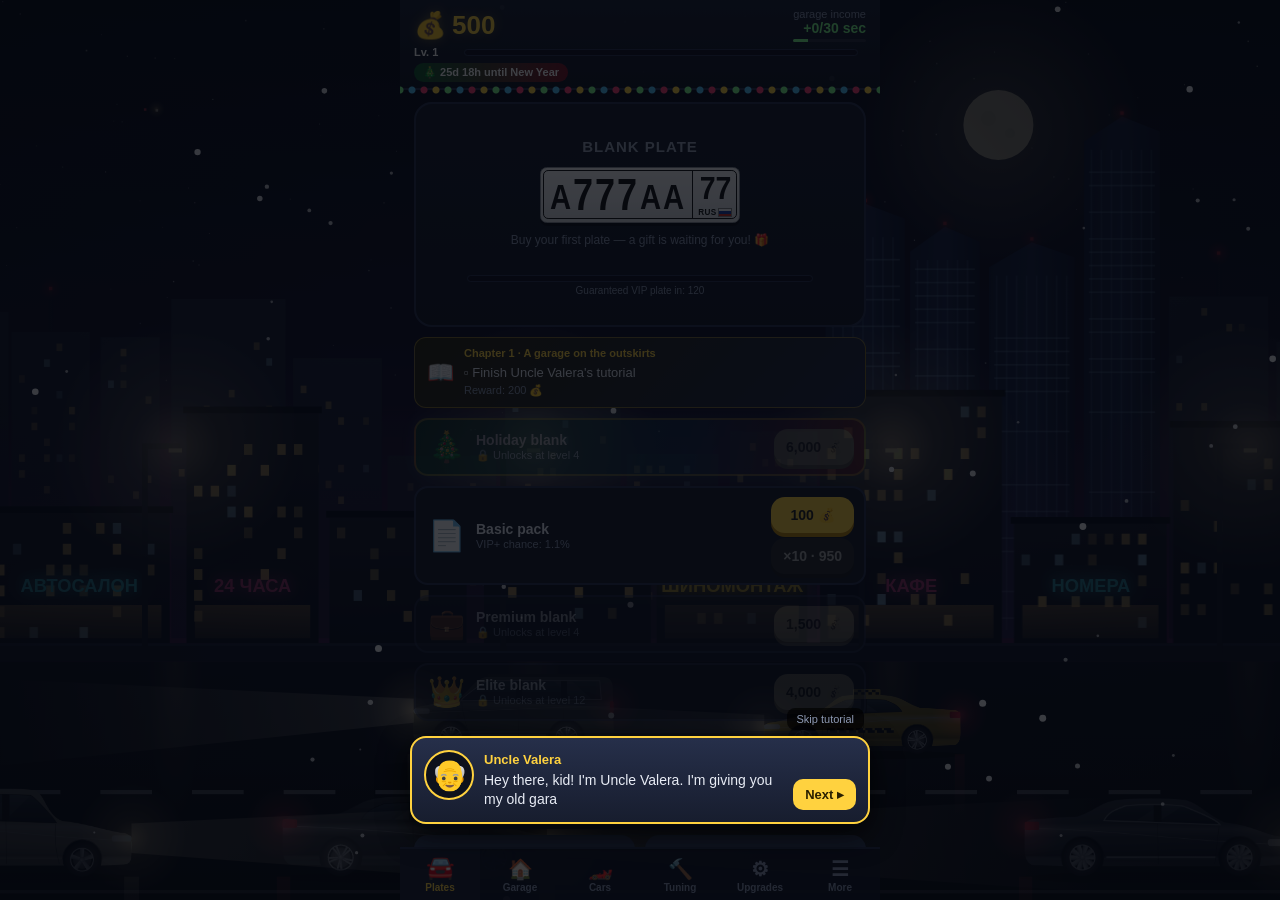
==== commit 16a76a48: "Добавить предложение набора новичка в ВК" ====
--- a/index.html
+++ b/index.html
@@ -5,9 +5,9 @@
 <meta name="viewport" content="width=device-width,initial-scale=1,maximum-scale=1,user-scalable=no,viewport-fit=cover">
 <title>Блатной номер</title>
 <script>window.CARS_CLEAN = 1; window.CARS_NOBRAND = 1; window.VK_PAY = 1</script><script>if (/tgWebAppData=|tgWebAppVersion=/.test(location.hash)) location.replace(location.pathname.replace(/\/?(index\.html)?$/, "/") + "tg/" + location.search + location.hash)</script>
-<link rel="stylesheet" href="style.css?v=202611232257">
-<link rel="stylesheet" href="cars.css?v=202611232257">
-<link rel="stylesheet" href="ny.css?v=202611232257">
+<link rel="stylesheet" href="style.css?v=202611242343">
+<link rel="stylesheet" href="cars.css?v=202611242343">
+<link rel="stylesheet" href="ny.css?v=202611242343">
 </head>
 <body>
 <div id="bg"></div>
@@ -44,6 +44,7 @@
       <div class="goal" id="goal"></div>
       <div id="subs"></div>
       <div id="packs"></div>
+      <button class="btn star shopbtn" id="btnVkStarter" data-act="vkStarter" type="button" style="display:none"></button>
       <div class="row">
         <button class="btn alt" id="btnTaxi" data-act="taxi">🚕 Таксовать</button>
         <button class="btn alt" id="btnAd" data-act="ad">🎁 Бонус (реклама)</button>
@@ -81,14 +82,15 @@
 <div id="adwait" class="hidden">📺</div>
 <div id="menu" class="hidden"></div>
 <div id="talk" class="hidden"><div class="tk-dim"></div><div class="tk-hole"></div><div class="tk-finger">👆</div>
-  <div class="tk-box bottom"><div class="tk-ava"></div><div class="tk-body"><b class="tk-name"></b><p class="tk-text"></p></div>
+  <div class="tk-box bottom"><div class="tk-ava"></div><div class="tk-body"><b class="tk-name"></b><p class="tk-text"></p>
+    <div class="tk-choice" hidden><button type="button" data-choice="open">Посмотреть набор</button><button type="button" data-choice="skip">Играть дальше</button></div></div>
     <button class="tk-next" data-i18n>Дальше ▸</button><button class="tk-skip" data-i18n>Пропустить обучение</button></div></div>
 
-<script src="i18n.js?v=202611232257"></script>
-<script src="platform.js?v=202611232257"></script>
-<script src="bg-city.js?v=202611232257"></script>
-<script src="game.js?v=202611232257"></script>
-<script src="cars.js?v=202611232257"></script>
-<script src="ny.js?v=202611232257"></script>
+<script src="i18n.js?v=202611242343"></script>
+<script src="platform.js?v=202611242343"></script>
+<script src="bg-city.js?v=202611242343"></script>
+<script src="game.js?v=202611242343"></script>
+<script src="cars.js?v=202611242343"></script>
+<script src="ny.js?v=202611242343"></script>
 </body>
 </html>
--- a/style.css
+++ b/style.css
@@ -407,7 +407,9 @@
 .tk-body{flex:1;min-width:0}
 .tk-name{color:var(--cc,#ffd23f);font-size:13px}
 .tk-text{margin:3px 0 0;font-size:14px;line-height:1.4;min-height:2.8em;color:var(--txt)}
-.tk-next{flex:none;background:var(--gold);color:#2a2000;border:0;border-radius:10px;padding:8px 12px;font:bold 13px Arial;cursor:pointer}
+.tk-next,.tk-choice button{flex:none;background:var(--gold);color:#2a2000;border:0;border-radius:10px;padding:8px 12px;font:bold 13px Arial;cursor:pointer}
+.tk-choice:not([hidden]){display:flex;flex-wrap:wrap;gap:6px;margin-top:10px}
+.tk-choice [data-choice="skip"]{background:#34415f;color:var(--txt)}
 .tk-skip{position:absolute;top:-30px;right:4px;background:#000a;color:var(--dim);border:0;border-radius:8px;padding:5px 10px;font:11px Arial;cursor:pointer}
 .goal{cursor:pointer}
 .goal .gch{display:block;color:var(--gold);font-weight:bold;margin-bottom:3px}
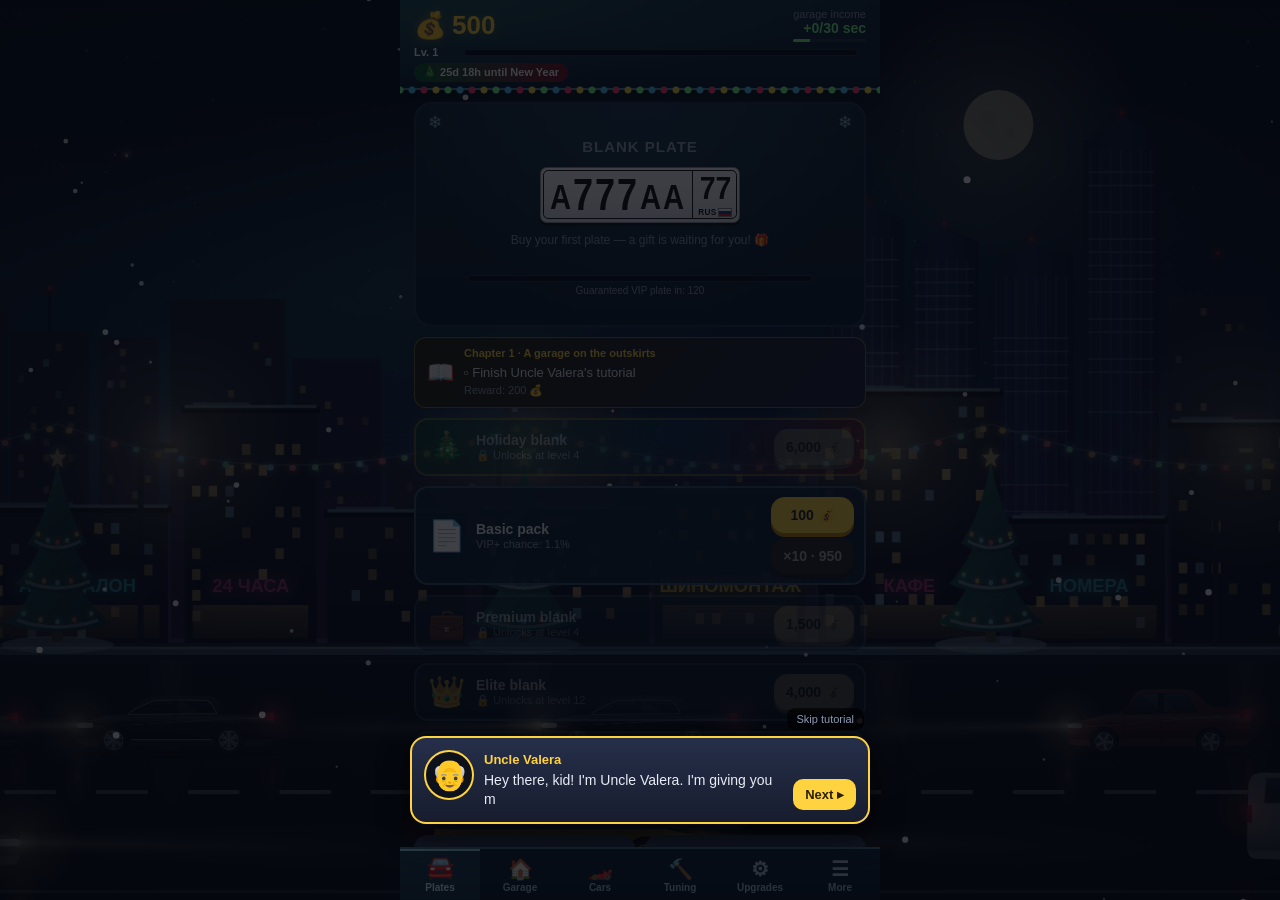
==== commit 32df98f4: "Обновить магазин, новогоднее событие и награды в ВК и Telegram" ====
--- a/index.html
+++ b/index.html
@@ -5,9 +5,9 @@
 <meta name="viewport" content="width=device-width,initial-scale=1,maximum-scale=1,user-scalable=no,viewport-fit=cover">
 <title>Блатной номер</title>
 <script>window.CARS_CLEAN = 1; window.CARS_NOBRAND = 1; window.VK_PAY = 1</script><script>if (/tgWebAppData=|tgWebAppVersion=/.test(location.hash)) location.replace(location.pathname.replace(/\/?(index\.html)?$/, "/") + "tg/" + location.search + location.hash)</script>
-<link rel="stylesheet" href="style.css?v=202611242343">
-<link rel="stylesheet" href="cars.css?v=202611242343">
-<link rel="stylesheet" href="ny.css?v=202611242343">
+<link rel="stylesheet" href="style.css?v=202611250101">
+<link rel="stylesheet" href="cars.css?v=202611250101">
+<link rel="stylesheet" href="ny.css?v=202611250101">
 </head>
 <body>
 <div id="bg"></div>
@@ -44,7 +44,12 @@
       <div class="goal" id="goal"></div>
       <div id="subs"></div>
       <div id="packs"></div>
-      <button class="btn star shopbtn" id="btnVkStarter" data-act="vkStarter" type="button" style="display:none"></button>
+      <button class="btn star shopbtn" id="btnStarterOffer" data-act="starterOffer" type="button" style="display:none"></button>
+      <button class="btn shop-banner" id="btnFeaturedShop" data-act="shop" type="button" hidden>
+        <span class="shop-banner-icon" aria-hidden="true">🛒</span>
+        <span class="shop-banner-copy"><strong>Магазин</strong><small>Монеты, номера и оформление</small></span>
+        <span class="shop-banner-arrow" aria-hidden="true">›</span>
+      </button>
       <div class="row">
         <button class="btn alt" id="btnTaxi" data-act="taxi">🚕 Таксовать</button>
         <button class="btn alt" id="btnAd" data-act="ad">🎁 Бонус (реклама)</button>
@@ -86,11 +91,11 @@
     <div class="tk-choice" hidden><button type="button" data-choice="open">Посмотреть набор</button><button type="button" data-choice="skip">Играть дальше</button></div></div>
     <button class="tk-next" data-i18n>Дальше ▸</button><button class="tk-skip" data-i18n>Пропустить обучение</button></div></div>
 
-<script src="i18n.js?v=202611242343"></script>
-<script src="platform.js?v=202611242343"></script>
-<script src="bg-city.js?v=202611242343"></script>
-<script src="game.js?v=202611242343"></script>
-<script src="cars.js?v=202611242343"></script>
-<script src="ny.js?v=202611242343"></script>
+<script src="i18n.js?v=202611250101"></script>
+<script src="platform.js?v=202611250101"></script>
+<script src="bg-city.js?v=202611250101"></script>
+<script src="game.js?v=202611250101"></script>
+<script src="cars.js?v=202611250101"></script>
+<script src="ny.js?v=202611250101"></script>
 </body>
 </html>
--- a/style.css
+++ b/style.css
@@ -145,6 +145,31 @@
 .subbtn{font-size:15px}.subbtn b{color:inherit;white-space:nowrap}
 .btn.star{background:linear-gradient(135deg,#ffd23f,#ff9a3c);box-shadow:0 4px 0 #a8620f;color:#3a2200}
 .shopbtn{display:flex;align-items:center;gap:10px;text-align:left}.shopbtn span{flex:1}.shopbtn small{display:block;font-weight:normal;font-size:12px;opacity:.85;margin-top:2px}
+.btn.shop-banner{display:grid;grid-template-columns:auto minmax(0,1fr) auto;align-items:center;gap:12px;min-height:76px;padding:12px 14px;text-align:left;color:#f5fbff;
+  background:radial-gradient(ellipse at 100% 100%,#562581 0,transparent 60%),radial-gradient(ellipse at 0 0,#164761 0,transparent 62%),linear-gradient(110deg,#101b39,#1c133f);
+  border:1px solid #72d9ff;box-shadow:0 3px 0 #232051,0 0 16px #53bdff45,inset 0 0 16px #785dff30}
+.btn.shop-banner[hidden]{display:none}
+.shop-banner-icon{display:grid;place-items:center;width:42px;height:42px;background:#23376c;border:1px solid #82dafa80;border-radius:12px;font-size:23px;box-shadow:0 0 12px #5ecaff35}
+.shop-banner-copy strong,.shop-banner-copy small{display:block}
+.shop-banner-copy strong{font-size:20px;line-height:1.1}
+.shop-banner-copy small{margin-top:4px;color:#d4ddfb;font-size:12px;font-weight:normal}
+.shop-banner-arrow{color:#dbbfff;font-size:28px;line-height:1}
+.btn.shop-preview-link{border:1px solid #6ed8ff60;background:#101f34;color:#c9f2ff;box-shadow:0 3px 0 #162639}
+.btn.shop-banner:focus-visible,.btn.shop-preview-link:focus-visible{outline:2px solid #d8f8ff;outline-offset:3px}
+.shop-neon-preview{display:grid;justify-items:center;gap:14px;margin:14px 0;padding:16px 10px 22px;border:1px solid #6ed8ff55;border-radius:14px;background:radial-gradient(ellipse at 50% 70%,#263657,#11192b)}
+.shop-neon-preview small{color:#d4ddfb}
+.offline-reward>p{margin:8px 0 0;color:#c0cde1}
+.offline-amount{margin:12px 0;background:radial-gradient(ellipse at 50% 0%,#55452c,#1d2539 75%);border:1px solid #876d47;border-radius:14px;padding:19px 10px;color:#ffe08c;font-size:clamp(21px,7vw,32px);font-weight:bold;overflow-wrap:anywhere}
+.offline-reward .shopbtn{flex-wrap:wrap}.offline-reward .shopbtn b{white-space:normal;overflow-wrap:anywhere}
+.vk-post-task{text-align:left;margin-top:10px}
+.vk-post-task>div:first-child{display:flex;align-items:center;justify-content:space-between;gap:8px}
+.vk-post-task strong{color:var(--gold);font-size:13px;white-space:nowrap}
+.vk-post-task .row{align-items:center;flex-wrap:wrap;gap:6px}
+.vk-post-task .btn{width:auto;flex:1 1 120px;padding:9px;font-size:14px}
+.vk-post-done{flex:1 1 120px;color:#9be7c0;text-align:center;font-size:13px;margin-top:4px}
+.vk-post-status{color:#d2e6ff;font-size:14px}
+.shop-neon-preview .plate.mid{--ph:48px;--pf:clamp(22px,7vw,30px)}
+@media(prefers-reduced-motion:reduce){.shop-neon-preview.oh-neon .plate.other{animation:none;box-shadow:0 0 16px #3ff2ff90}}
 #jpShare{width:70%;max-width:280px;opacity:0;pointer-events:none;transition:opacity .4s;margin-top:8px}
 #jpShare.on{opacity:1;pointer-events:auto}
 .sale{font-style:normal;font-size:11px;background:#e0475b;color:#fff;padding:2px 6px;border-radius:6px;vertical-align:middle}
--- a/ny.css
+++ b/ny.css
@@ -1,20 +1,38 @@
 /* ===================== НОВОГОДНЕЕ ОБНОВЛЕНИЕ (ny.js) ===================== */
 #nysnow{position:fixed;inset:0;width:100%;height:100%;z-index:5;pointer-events:none}
 
-/* гирлянда под шапкой */
-body.ny header{position:relative}
+/* зимняя шапка, табло и навигация */
+body.ny #bg:not(:has(canvas)){background:radial-gradient(ellipse at 30% 16%,#29626b99,transparent 52%),linear-gradient(160deg,#0b172f,#172342 60%,#10182b)}
+body.ny header{position:relative;background:radial-gradient(ellipse at 0% 0%,#214d54,transparent 70%),linear-gradient(#142b40,#112134);border-bottom-color:#4e8b9c}
 body.ny header::after{content:"";position:absolute;left:0;right:0;bottom:-7px;height:10px;pointer-events:none;
   background:radial-gradient(circle,#ff3d71 0 3px,transparent 4px) 0 0/48px 10px,radial-gradient(circle,#ffd23f 0 3px,transparent 4px) 12px 0/48px 10px,
   radial-gradient(circle,#7dff8a 0 3px,transparent 4px) 24px 0/48px 10px,radial-gradient(circle,#4fc3f7 0 3px,transparent 4px) 36px 0/48px 10px;
   animation:nyblink 1.6s steps(2) infinite}
 @keyframes nyblink{50%{filter:brightness(.45)}}
+body.ny #app nav{background:linear-gradient(#142a3e,#091729);border-top-color:#507e91}
+body.ny #app nav button{color:#a7bfd4}
+body.ny #app nav button.on{color:#dbf7ff;background:linear-gradient(#214658,#182d43);box-shadow:inset 0 2px 0 #a3edff}
+body.ny .stage{position:relative;background:radial-gradient(ellipse at 50% 0%,#26506c80,transparent 72%),linear-gradient(#172938,#101e30)}
+body.ny .stage.g0{border-color:#557f9b}
+body.ny .stage::before,body.ny .stage::after{position:absolute;top:10px;color:#c6efffa6;font-size:17px;line-height:1;pointer-events:none}
+body.ny .stage::before{content:"❄";left:12px}body.ny .stage::after{content:"❄";right:12px}
+body.ny .pack:not(.nypack){background:#15263bea;border-color:#36536a}
+body.ny .mbox:has(.nymodal){background:radial-gradient(ellipse at 50% 0%,#23536a75,transparent 52%),#102136;border-color:#5b92a9;box-shadow:0 0 30px #4a8eaa38}
+body.ny .nymodal>h2{color:#e5f8ff;font-size:20px;margin-bottom:8px}
+body.ny .nytop{background:#234357c9;border:1px solid #73b7d047}
+body.ny .nytop small{color:#c2dfec}
+body.ny .nygift:not(.ready):not(.last){background:#182f47;border-color:#5683a65c}
+body.ny .nygift .nyd{color:#bed6e9}
+@media(prefers-reduced-motion:reduce){body.ny header::after,body.ny .nybar.ready,body.ny .nygift.ready{animation:none}}
 
 /* плашка «Новый год» */
 .pill.nypill{background:linear-gradient(90deg,#0f5a2e,#7a1424);color:#fff;cursor:pointer}
-.nybar{display:flex;align-items:center;gap:8px;width:100%;margin:0 0 10px;padding:10px 12px;border-radius:14px;border:1px solid #ffffff22;cursor:pointer;color:#fff;font:inherit;
+.nybar{display:flex;flex-wrap:wrap;align-items:center;gap:6px 8px;width:100%;margin:0 0 10px;padding:10px 12px;border-radius:14px;border:1px solid #ffffff22;cursor:pointer;color:#fff;font:inherit;
   background:linear-gradient(100deg,#0d4a28,#123a5c 55%,#6a1020);box-shadow:0 0 14px #4fc3f733;text-align:left}
 .nybar .nyb-t{font-weight:bold;font-size:14px}.nybar .nyb-m{font-weight:bold;color:#ffb36b}.nybar .nyb-g{margin-left:auto;font-size:12px;color:#cfe8ff}
 .nybar.ready{animation:nypulse 1.4s infinite}.nybar.ready .nyb-g{color:#ffd23f;font-weight:bold}
+body.ny .nybar{border-color:#8ed4dd80;background:radial-gradient(ellipse at 8% 0%,#357e66,transparent 68%),linear-gradient(105deg,#154456,#1b2e4d 62%,#48344c);box-shadow:0 2px 0 #19354c,0 0 16px #72d1e335}
+.nybar .nyb-g,.nybar .nyb-m{white-space:nowrap}
 @keyframes nypulse{50%{box-shadow:0 0 22px #ffd23f99}}
 .nymore .nybar{margin-top:4px}
 
@@ -36,6 +54,18 @@
 .cosprev.nyprev{width:110px}
 .nyhow p{margin:6px 0;font-size:14px;text-align:left}
 .nyfest{color:#ffd23f;font-weight:bold}
+.btn.nygold-card{display:grid;grid-template-columns:auto minmax(0,1fr) auto;align-items:center;gap:8px;margin:5px 0 8px;padding:10px 9px;text-align:left;color:#fff2cb;
+  border:1px solid #d7a848;background:radial-gradient(ellipse at 0 0,#664715,transparent 78%),#241b14;box-shadow:0 3px 0 #23170e,inset 0 0 16px #e6b85724}
+.nygold-icon{display:grid;place-items:center;width:33px;height:33px;border:1px solid #d7a84870;border-radius:9px;background:#7d531d;font-size:18px}
+.nygold-copy strong,.nygold-copy small{display:block}
+.nygold-copy strong{font-size:15px}.nygold-copy small{margin-top:3px;font-size:11px;font-weight:normal;color:#f1dcb0}
+.nygold-card>b{white-space:nowrap;padding:5px;border-radius:6px;background:#ffd673;color:#301c0a;font-size:12px}
+.btn.nygold-card:focus-visible{outline:2px solid #ffd673;outline-offset:3px}
+.nygold-garage{display:grid;grid-template-columns:1fr auto;align-items:center;gap:10px;min-height:108px;margin:12px 0;padding:12px 14px;text-align:left;border:1px solid #d7a84880;border-radius:12px}
+.nygold-garage>div:first-child>*{display:block;color:#ffe6a6}.nygold-garage>div:first-child>b{margin-top:3px;font-size:20px}.nygold-garage>div:first-child>small{font-size:12px}
+.nygold-garage>span{grid-row:span 2;font-size:46px;filter:drop-shadow(0 0 10px #efb94890)}.nygold-garage .plate{justify-self:start}
+.nygold-benefits{display:grid;gap:8px;margin:0;padding:0;list-style:none;text-align:left}
+.nygold-benefits li{border-left:2px solid #d7a84880;padding:4px 0 4px 10px}.nygold-benefits b,.nygold-benefits small{display:block}.nygold-benefits small{margin-top:3px;color:#bac5da;line-height:1.35}
 
 /* новогодний номер: ледяной, с инеем */
 .plate.nyp{background:linear-gradient(180deg,#ffffff 0%,#e3f5ff 55%,#bfe6ff 100%);box-shadow:0 0 18px #9be7ffaa,inset 0 .12em 0 #fff}
@@ -63,7 +93,21 @@
 .dc-rh.ny{color:#9be7ff}
 .nygift.gold{background:linear-gradient(90deg,#3a2a05,#6a4a0a);border-color:#ffd23f}
 .nygift.last.gold small{color:#fff}
-.nypaid .cosrow.hit{background:#ffd23f14;border-radius:10px}
+.nyoffer-note{margin:10px 0;color:#b4c1d9;font-size:12px;line-height:1.35}
+.nypaid{display:grid;gap:10px;text-align:left}
+.nyoffer{min-width:0;padding:11px 12px;border:1px solid #34405c;border-radius:13px;background:#141d30}
+.nyoffer-featured{border-color:#80663c;background:linear-gradient(120deg,#2b241a,#161c2b)}
+.nyoffer h3{margin:0;color:#f2f5fc;font-size:16px;line-height:1.25;overflow-wrap:anywhere}
+.nyoffer p{margin:5px 0 0;color:#c6d1e7;font-size:13px;line-height:1.45;overflow-wrap:anywhere}
+.nyoffer-heading,.nyoffer-footer,.nyoffer-sani-footer{display:flex;flex-wrap:wrap;align-items:center;gap:7px 10px}
+.nyoffer-heading{flex-wrap:nowrap}.nyoffer-icon{font-size:20px;line-height:1}
+.nyoffer-footer,.nyoffer-sani-footer{margin-top:8px}.nyoffer-buy{max-width:100%;margin-left:auto}
+.nyoffer-buy .btn{width:auto;max-width:100%;min-height:36px;margin:0;padding:8px 12px}
+.nyoffer-owned{color:#9be7c0;font-size:13px;font-weight:bold}
+.nyoffer-sani{padding:0;overflow:hidden;border-color:#9d7948;background:#151c2d}
+.nyoffer-sani-photo{display:block;width:100%;height:clamp(125px,43vw,168px);object-fit:cover;object-position:center;background:#202a3d}
+.nyoffer-sani-body{padding:12px}.nyoffer-sani h3{font-size:19px;color:#fff0ce}
+.nyoffer-sani-footer .plate{--ph:27px;--pf:16px}
 .nyshopban{margin-bottom:8px}
 
 /* ===== оформление за донат ===== */
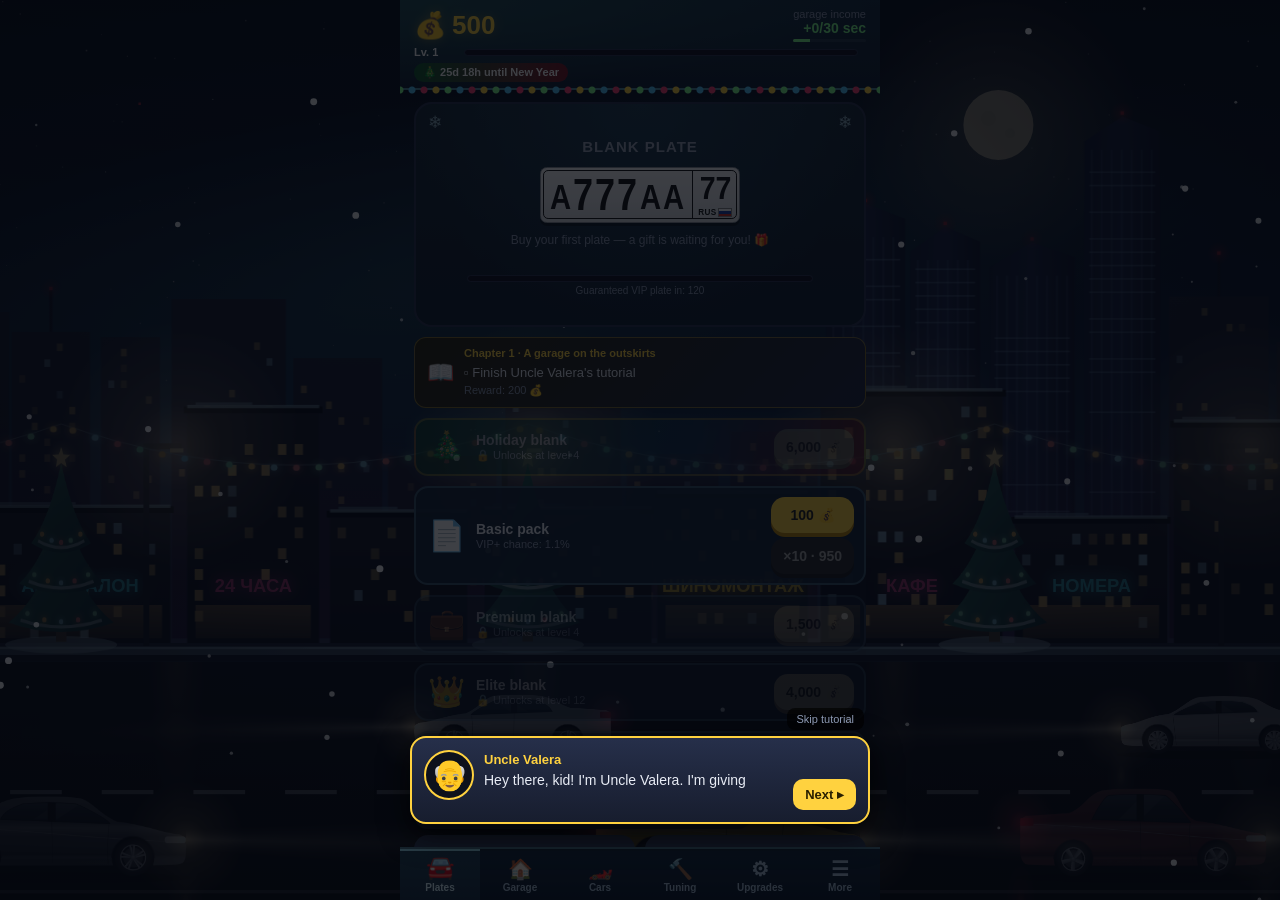
==== commit 55ff74ca: "Открыть доступ к звёздному контейнеру со старта в VK" ====
--- a/index.html
+++ b/index.html
@@ -5,9 +5,9 @@
 <meta name="viewport" content="width=device-width,initial-scale=1,maximum-scale=1,user-scalable=no,viewport-fit=cover">
 <title>Блатной номер</title>
 <script>window.CARS_CLEAN = 1; window.CARS_NOBRAND = 1; window.VK_PAY = 1</script><script>if (/tgWebAppData=|tgWebAppVersion=/.test(location.hash)) location.replace(location.pathname.replace(/\/?(index\.html)?$/, "/") + "tg/" + location.search + location.hash)</script>
-<link rel="stylesheet" href="style.css?v=202611250101">
-<link rel="stylesheet" href="cars.css?v=202611250101">
-<link rel="stylesheet" href="ny.css?v=202611250101">
+<link rel="stylesheet" href="style.css?v=202611250118">
+<link rel="stylesheet" href="cars.css?v=202611250118">
+<link rel="stylesheet" href="ny.css?v=202611250118">
 </head>
 <body>
 <div id="bg"></div>
@@ -91,11 +91,11 @@
     <div class="tk-choice" hidden><button type="button" data-choice="open">Посмотреть набор</button><button type="button" data-choice="skip">Играть дальше</button></div></div>
     <button class="tk-next" data-i18n>Дальше ▸</button><button class="tk-skip" data-i18n>Пропустить обучение</button></div></div>
 
-<script src="i18n.js?v=202611250101"></script>
-<script src="platform.js?v=202611250101"></script>
-<script src="bg-city.js?v=202611250101"></script>
-<script src="game.js?v=202611250101"></script>
-<script src="cars.js?v=202611250101"></script>
-<script src="ny.js?v=202611250101"></script>
+<script src="i18n.js?v=202611250118"></script>
+<script src="platform.js?v=202611250118"></script>
+<script src="bg-city.js?v=202611250118"></script>
+<script src="game.js?v=202611250118"></script>
+<script src="cars.js?v=202611250118"></script>
+<script src="ny.js?v=202611250118"></script>
 </body>
 </html>
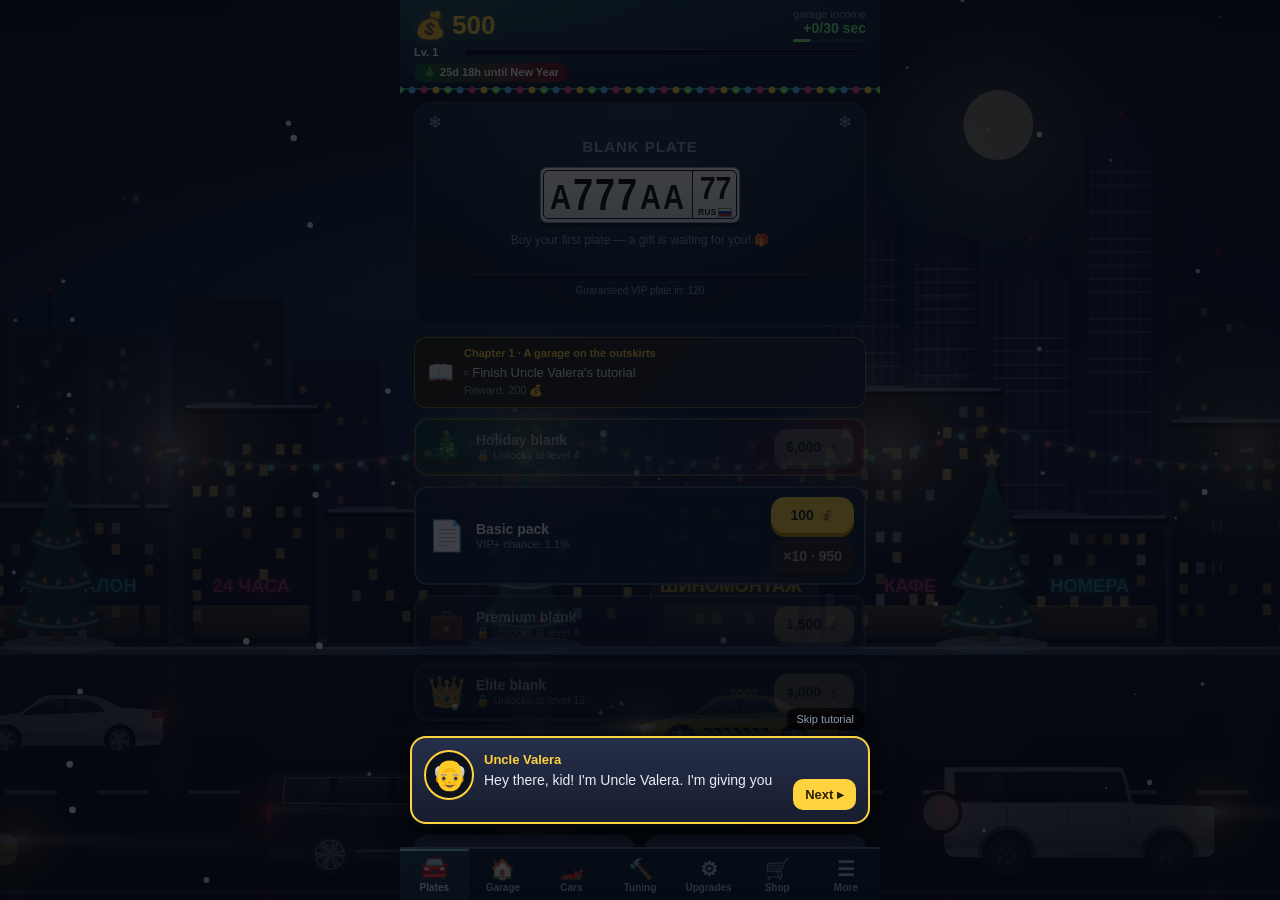
==== commit 4cff706c: "Обновить автопарк, магазин и гараж в ВК и Telegram" ====
--- a/index.html
+++ b/index.html
@@ -4,10 +4,12 @@
 <meta charset="utf-8">
 <meta name="viewport" content="width=device-width,initial-scale=1,maximum-scale=1,user-scalable=no,viewport-fit=cover">
 <title>Блатной номер</title>
-<script>window.CARS_CLEAN = 1; window.CARS_NOBRAND = 1; window.VK_PAY = 1</script><script>if (/tgWebAppData=|tgWebAppVersion=/.test(location.hash)) location.replace(location.pathname.replace(/\/?(index\.html)?$/, "/") + "tg/" + location.search + location.hash)</script>
-<link rel="stylesheet" href="style.css?v=202611250118">
-<link rel="stylesheet" href="cars.css?v=202611250118">
-<link rel="stylesheet" href="ny.css?v=202611250118">
+<script>window.CARS_CLEAN = 1; window.CARS_NOBRAND = 1; window.VK_PAY = 1</script><script src="vk-car-names.js?v=202611281231"></script><script>if (/tgWebAppData=|tgWebAppVersion=/.test(location.hash)) location.replace(location.pathname.replace(/\/?(index\.html)?$/, "/") + "tg/" + location.search + location.hash)</script>
+<link rel="stylesheet" href="style.css?v=202611281231">
+<link rel="stylesheet" href="scrollbars.css?v=202611281231">
+<link rel="stylesheet" href="cars.css?v=202611281231">
+<link rel="stylesheet" href="ny.css?v=202611281231">
+<link rel="stylesheet" href="garage.css?v=202611281231">
 </head>
 <body>
 <div id="bg"></div>
@@ -52,10 +54,14 @@
       </button>
       <div class="row">
         <button class="btn alt" id="btnTaxi" data-act="taxi">🚕 Таксовать</button>
+        <!-- AD_UI -->
         <button class="btn alt" id="btnAd" data-act="ad">🎁 Бонус (реклама)</button>
+        <!-- /AD_UI -->
         <button class="btn star" id="btnShop" data-act="shop" style="display:none">⭐ Магазин</button>
       </div>
+      <!-- AD_UI -->
       <button class="btn alt" id="btnBuff" data-act="buffAd">🔥 Доход ×2 на 5 мин (реклама)</button>
+      <!-- /AD_UI -->
       <details class="odds"><summary data-i18n>Шансы выпадения</summary><div id="odds"></div></details>
     </section>
 
@@ -84,18 +90,24 @@
 <div id="buyer" class="hidden">🚘</div>
 <div id="toasts"></div>
 <div id="modal" class="hidden"><div class="mbox" id="mbox"></div></div>
+<!-- AD_UI -->
 <div id="adwait" class="hidden">📺</div>
+<!-- /AD_UI -->
 <div id="menu" class="hidden"></div>
 <div id="talk" class="hidden"><div class="tk-dim"></div><div class="tk-hole"></div><div class="tk-finger">👆</div>
   <div class="tk-box bottom"><div class="tk-ava"></div><div class="tk-body"><b class="tk-name"></b><p class="tk-text"></p>
     <div class="tk-choice" hidden><button type="button" data-choice="open">Посмотреть набор</button><button type="button" data-choice="skip">Играть дальше</button></div></div>
     <button class="tk-next" data-i18n>Дальше ▸</button><button class="tk-skip" data-i18n>Пропустить обучение</button></div></div>
 
-<script src="i18n.js?v=202611250118"></script>
-<script src="platform.js?v=202611250118"></script>
-<script src="bg-city.js?v=202611250118"></script>
-<script src="game.js?v=202611250118"></script>
-<script src="cars.js?v=202611250118"></script>
-<script src="ny.js?v=202611250118"></script>
+<script src="i18n.js?v=202611281231"></script>
+<script src="platform.js?v=202611281231"></script>
+<script src="bg-city.js?v=202611281231"></script>
+<script src="game.js?v=202611281231"></script>
+<script src="garage-fleet.js?v=202611281231"></script><script src="cars.js?v=202611281231"></script>
+<script src="garage.js?v=202611281231"></script>
+<script>GarageUI.mount();</script>
+<script src="garage-products.js?v=202611281231"></script><script src="garage-store.js?v=202611281231"></script>
+<script>GarageMarket.mount('shop.html?v=202611281231');</script>
+<script src="ny.js?v=202611281231"></script>
 </body>
 </html>
--- a/style.css
+++ b/style.css
@@ -3,13 +3,6 @@
 *{box-sizing:border-box;-webkit-tap-highlight-color:transparent;user-select:none;-webkit-user-select:none;-webkit-touch-callout:none}
 html,body{margin:0;height:100%;background:var(--bg);color:var(--txt);font-family:Arial,Helvetica,sans-serif;overflow:hidden;overscroll-behavior:none}
 .hidden{display:none!important}
-/* ползунки прокрутки во всей игре: тонкие, золотистые, без стрелок и белой дорожки */
-::-webkit-scrollbar{width:6px;height:6px}
-::-webkit-scrollbar-track,::-webkit-scrollbar-corner{background:transparent}
-::-webkit-scrollbar-thumb{background:linear-gradient(#ffd23f99,#ffb30066);border-radius:6px}
-::-webkit-scrollbar-thumb:hover{background:#ffd23fcc}
-::-webkit-scrollbar-button{display:none;width:0;height:0}
-@supports not selector(::-webkit-scrollbar){*{scrollbar-width:thin;scrollbar-color:#ffd23f80 transparent}}
 /* пока площадка ищет и показывает рекламу, игра не принимает нажатия */
 #adwait{position:fixed;inset:0;z-index:90;background:#000a;display:flex;align-items:center;justify-content:center;font-size:44px;animation:adpulse 1s infinite alternate}
 @keyframes adpulse{from{opacity:.6}to{opacity:1}}
--- a/scrollbars.css
+++ b/scrollbars.css
@@ -0,0 +1,51 @@
+@media (forced-colors: none) {
+  :root {
+    --scrollbar-track: #080b1459;
+    --scrollbar-thumb: #ae8951;
+    --scrollbar-light: #dfbe7c;
+    --scrollbar-active: #ffe1a3;
+  }
+
+  ::-webkit-scrollbar {
+    width: 9px;
+    height: 8px;
+  }
+
+  ::-webkit-scrollbar-track {
+    margin: 5px;
+    border: 2px solid transparent;
+    border-radius: 999px;
+    background: var(--scrollbar-track) padding-box;
+  }
+
+  ::-webkit-scrollbar-thumb {
+    border: 2px solid transparent;
+    border-radius: 999px;
+    background: linear-gradient(var(--scrollbar-light), var(--scrollbar-thumb)) padding-box;
+  }
+
+  ::-webkit-scrollbar-thumb:hover {
+    background: var(--scrollbar-light) padding-box;
+  }
+
+  ::-webkit-scrollbar-thumb:active {
+    background: var(--scrollbar-active) padding-box;
+  }
+
+  ::-webkit-scrollbar-button {
+    display: none;
+    width: 0;
+    height: 0;
+  }
+
+  ::-webkit-scrollbar-corner {
+    background: transparent;
+  }
+
+  @supports not selector(::-webkit-scrollbar) {
+    * {
+      scrollbar-width: thin;
+      scrollbar-color: var(--scrollbar-thumb) var(--scrollbar-track);
+    }
+  }
+}
--- a/cars.css
+++ b/cars.css
@@ -155,7 +155,6 @@
 @property --dca{syntax:"<angle>";initial-value:0deg;inherits:false}
 .dc-list{display:flex;gap:7px;overflow-x:auto;margin:0 0 10px;padding:9px 2px 7px;scroll-snap-type:x proximity;
   -webkit-mask-image:linear-gradient(90deg,#000 0,#000 calc(100% - 30px),#0003);mask-image:linear-gradient(90deg,#000 0,#000 calc(100% - 30px),#0003)}
-.dc-list::-webkit-scrollbar{height:4px}.dc-list::-webkit-scrollbar-track{background:#ffffff0d;border-radius:4px;margin:0 30px 0 2px}
 .dc-li{flex:none;width:76px;position:relative;scroll-snap-align:start;border-radius:12px;background:var(--card);border:2px solid #232b40;padding:4px 3px 6px;text-align:center;cursor:pointer;transition:transform .2s,border-color .2s,box-shadow .2s}
 .dc-li .cr{display:block;width:44px;height:44px;margin:0 auto;animation:none;filter:drop-shadow(0 3px 3px #000a)}
 .dc-li b{display:block;font:bold 10px Arial;color:var(--rc);margin-top:1px}
@@ -191,8 +190,6 @@
 /* горизонтальные ленты: тонкий золотистый ползунок (общий стиль игры), колёсико мыши листает вбок, правый край гаснет — видно, что дальше ещё есть */
 .dc-thumbs,.dc-filters{padding-bottom:7px;scroll-snap-type:x proximity;
   -webkit-mask-image:linear-gradient(90deg,#000 0,#000 calc(100% - 30px),#0003);mask-image:linear-gradient(90deg,#000 0,#000 calc(100% - 30px),#0003)}
-.dc-thumbs::-webkit-scrollbar,.dc-filters::-webkit-scrollbar{height:4px}
-.dc-thumbs::-webkit-scrollbar-track,.dc-filters::-webkit-scrollbar-track{background:#ffffff0d;border-radius:4px;margin:0 30px 0 2px}
 .dc-thumbs>div{scroll-snap-align:start}
 
 /* закрыть экран выпадения */
--- a/garage.css
+++ b/garage.css
@@ -0,0 +1,248 @@
+.client-board {
+  margin: 10px 0 12px;
+  color: var(--txt);
+}
+#main.live-shop-main { padding: 0; overflow: hidden; min-height: 0; }
+.live-shop-main #tab-shop.on { height: 100%; animation: none; }
+#tab-shop iframe { display: block; width: 100%; height: 100%; border: 0; color-scheme: dark; }
+.client-board button, .client-review button, .garage-up-groups button { cursor: pointer; }
+.client-board button:disabled, .client-review button:disabled { cursor: default; }
+.client-board button:focus-visible, .client-review button:focus-visible, #tab-up button:focus-visible {
+  outline: 2px solid var(--gold);
+  outline-offset: 2px;
+}
+.client-board-toggle {
+  display: grid;
+  grid-template-columns: 42px minmax(0,1fr) auto;
+  align-items: center;
+  gap: 10px;
+  width: 100%;
+  padding: 9px 11px;
+  border: 1px solid #7e683d;
+  border-radius: 13px;
+  color: var(--txt);
+  text-align: left;
+  background: linear-gradient(115deg,#31271b,#1d2539 66%);
+}
+.client-board-icon, .client-avatar, .garage-up-icon {
+  display: grid;
+  place-items: center;
+  width: 39px;
+  aspect-ratio: 1;
+  border-radius: 10px;
+  font-size: 21px;
+}
+.client-board-icon { color: #ffe39b; background: #574322; border: 1px solid #9a7848; }
+.client-board-toggle b { display: block; color: #fff2d1; font-size: 16px; }
+.client-board-toggle small { display: block; margin-top: 3px; color: #cfbf9c; font-size: 12px; }
+.client-chevron { color: var(--gold); font: 27px/1 Arial,sans-serif; transition: transform .2s ease-out; }
+.client-board-toggle[aria-expanded="true"] .client-chevron { transform: rotate(90deg); }
+.client-board-content, .garage-up-list { display: grid; gap: 9px; margin-top: 9px; }
+.client-requests {
+  display: grid;
+  grid-template-columns: repeat(3,minmax(0,1fr));
+  gap: 5px;
+}
+.client-requests button, .garage-up-groups button {
+  min-width: 0;
+  min-height: 43px;
+  padding: 6px 2px;
+  border-radius: 8px;
+  border: 1px solid #35425d;
+  background: #1a2236;
+  color: #e0e7f5;
+  font: bold 12px/1.15 Arial,sans-serif;
+}
+.client-requests button b, .client-requests button small { display: block; }
+.client-requests button small { margin-top: 3px; color: #a0acc4; font-weight: normal; font-size: 11px; }
+.client-requests button small.ready { color: #89e4a6; }
+.client-requests button[aria-pressed="true"], .garage-up-groups button[aria-pressed="true"] {
+  border-color: #967449;
+  color: #ffe5a4;
+  background: #362c22;
+}
+.client-card {
+  display: grid;
+  gap: 9px;
+  padding: 11px;
+  border: 1px solid #3c4a68;
+  border-radius: 13px;
+  background: linear-gradient(155deg,#222c45,#161d2d 64%);
+}
+.client-card-head {
+  display: grid;
+  grid-template-columns: auto minmax(0,1fr) auto;
+  align-items: center;
+  gap: 8px;
+  padding: 0;
+  border: 0;
+  background: none;
+}
+.client-avatar {
+  border: 1px solid color-mix(in srgb,var(--client-color) 50%,#333d54);
+  background: color-mix(in srgb,var(--client-color) 13%,#172036);
+}
+.client-card-head h3, .garage-up-card h3 {
+  margin: 0;
+  font-size: 15px;
+  line-height: 1.18;
+}
+.client-card-head p, .garage-up-card-head p {
+  margin: 3px 0 0;
+  color: #b0bdd6;
+  font-size: 11px;
+}
+.client-state {
+  padding: 4px 6px;
+  border-radius: 6px;
+  text-align: center;
+  font-size: 10px;
+  font-weight: bold;
+}
+.client-state.ready { color: #acffbe; background: #1b3e33; border: 1px solid #3b6d55; }
+.client-request {
+  margin: 0;
+  font-size: 14px;
+  color: #e5ecf8;
+  line-height: 1.3;
+}
+.client-plate-stage {
+  display: grid;
+  justify-items: center;
+  align-items: center;
+  gap: 8px;
+  min-width: 0;
+  padding: 14px 7px 9px;
+  border: 1px solid #334360;
+  border-radius: 10px;
+  background:
+    radial-gradient(ellipse at 50% 47%,color-mix(in srgb,var(--plate-color) 29%,transparent),transparent 75%),
+    repeating-linear-gradient(130deg,transparent 0 16px,#ffffff07 17px,transparent 18px 26px),
+    #111827;
+}
+.client-plate-stage .plate.client-plate {
+  --ph: clamp(38px,12vw,49px);
+  --pf: clamp(22px,7.5vw,30px);
+  flex: none;
+}
+.client-rarity {
+  padding: 3px 8px;
+  border: 1px solid color-mix(in srgb,var(--plate-color) 48%,#29354b);
+  border-radius: 6px;
+  color: var(--plate-color);
+  background: #101725;
+  font-size: 11px;
+  font-weight: bold;
+}
+.client-reward {
+  display: flex;
+  align-items: end;
+  justify-content: space-between;
+  flex-wrap: wrap;
+  gap: 5px;
+  color: #b9c6db;
+  font-size: 12px;
+}
+.client-reward strong { display: block; margin-top: 2px; color: var(--gold); font-size: 23px; line-height: 1; }
+.client-reward strong span { font-size: 15px; }
+.client-xp, .garage-up-delta { color: #8fe6a7; font-size: 12px; font-weight: bold; }
+.client-hint { margin: 0; color: #b2bfd7; font-size: 12px; line-height: 1.35; }
+.client-order-empty {
+  display: grid;
+  gap: 5px;
+  background: #101827;
+  border: 1px dashed #3a4966;
+  border-radius: 9px;
+  text-align: left;
+  padding: 12px;
+  font-size: 13px;
+}
+.client-order-empty span { color: #b1bed6; font-size: 12px; line-height: 1.35; }
+.client-primary.btn { margin: 0 0 3px; padding: 9px 8px; font-size: 14px; }
+.client-order-buttons { display: flex; flex-wrap: wrap; gap: 6px; padding-bottom: 3px; }
+.client-order-buttons .btn.sm { min-height: 39px; font-size: 13px; white-space: normal; }
+.client-board time, .client-review dd, .garage-up-effects dd { font-variant-numeric: tabular-nums; }
+.client-goal.btn.sm { align-self: center; white-space: normal; font-size: 12px; }
+
+.client-review {
+  width: min(390px,calc(100% - 26px));
+  max-height: min(92dvh,650px);
+  padding: 0;
+  overflow-y: auto;
+  overscroll-behavior: contain;
+  border: 1px solid #60739b;
+  border-radius: 15px;
+  color: var(--txt);
+  background: linear-gradient(160deg,#242e46,#151d30 70%);
+  box-shadow: 0 18px 48px #080d1bb3;
+}
+.client-review::backdrop { background: #060a14c9; backdrop-filter: blur(4px); }
+.client-review-content { display: grid; gap: 10px; padding: 13px; }
+.client-review-heading { display: flex; gap: 7px; align-items: center; justify-content: space-between; }
+.client-review h2 { margin: 0; font-size: 20px; }
+.client-close {
+  flex: 0 0 36px;
+  height: 36px;
+  border: 1px solid #526080;
+  border-radius: 9px;
+  background: #141d30;
+  color: var(--txt);
+  font-size: 23px;
+}
+.client-choices { display: grid; max-height: 160px; overflow-y: auto; gap: 5px; padding: 3px; }
+.client-choices button {
+  display: flex;
+  align-items: center;
+  justify-content: space-between;
+  flex-wrap: wrap;
+  gap: 4px 7px;
+  padding: 6px 7px;
+  color: var(--txt);
+  background: #151d30;
+  border: 1px solid #3b4b6c;
+  border-radius: 8px;
+}
+.client-choices button[aria-pressed="true"] { background: #33291e; border-color: #a68042; }
+.client-quote, .garage-up-effects { display: grid; gap: 5px; margin: 0; }
+.client-quote > div { display: flex; justify-content: space-between; align-items: baseline; gap: 6px; }
+.client-quote dt, .garage-up-effects dt { color: #afbdd7; font-size: 12px; }
+.client-quote dd, .garage-up-effects dd { margin: 0; text-align: right; font-size: 13px; }
+.client-quote b { color: var(--gold); }
+.client-market-note { margin: 0; padding: 6px 8px; border-radius: 7px; background: #3b2e19; color: #ffe5a5; font-size: 12px; }
+
+.garage-up-title h2 { font-size: 22px; margin-bottom: 10px; }
+.garage-up-groups { display: grid; grid-template-columns: repeat(4,minmax(0,1fr)); gap: 5px; }
+.garage-up-groups button { overflow-wrap: anywhere; }
+.garage-up-groups button span { display: block; margin-bottom: 3px; font-size: 17px; }
+.garage-up-card {
+  display: grid;
+  gap: 8px;
+  padding: 11px;
+  border: 1px solid #384766;
+  border-radius: 13px;
+  background: linear-gradient(135deg,#232c43,#151c2b 75%);
+  animation: garage-up-enter .27s ease-out var(--up-delay) backwards;
+}
+@keyframes garage-up-enter { from { transform: translateY(8px); opacity: 0; } }
+.garage-up-card-head { display: flex; align-items: center; gap: 8px; }
+.garage-up-icon { background: #2d3957; border: 1px solid #4b5d84; }
+.garage-up-meter { height: 4px; overflow: hidden; border-radius: 6px; background: #101725; }
+.garage-up-meter i { display: block; height: 100%; background: linear-gradient(90deg,#c98235,#ffda75); border-radius: inherit; }
+.garage-up-effects {
+  padding: 7px 8px;
+  background: #111927;
+  border-radius: 8px;
+}
+.garage-up-effects > div {
+  display: grid;
+  grid-template-columns: minmax(58px,.7fr) minmax(0,1fr);
+  align-items: baseline;
+  gap: 6px;
+}
+.garage-up-effects div:nth-child(2) dd { color: #ffda87; font-weight: bold; }
+.garage-up-delta { margin: 0; }
+
+@media (prefers-reduced-motion: reduce) {
+  .garage-up-card, .client-plate-stage .plate, .client-plate-stage .plate::after { animation: none; }
+  .client-chevron { transition: none; }
+}
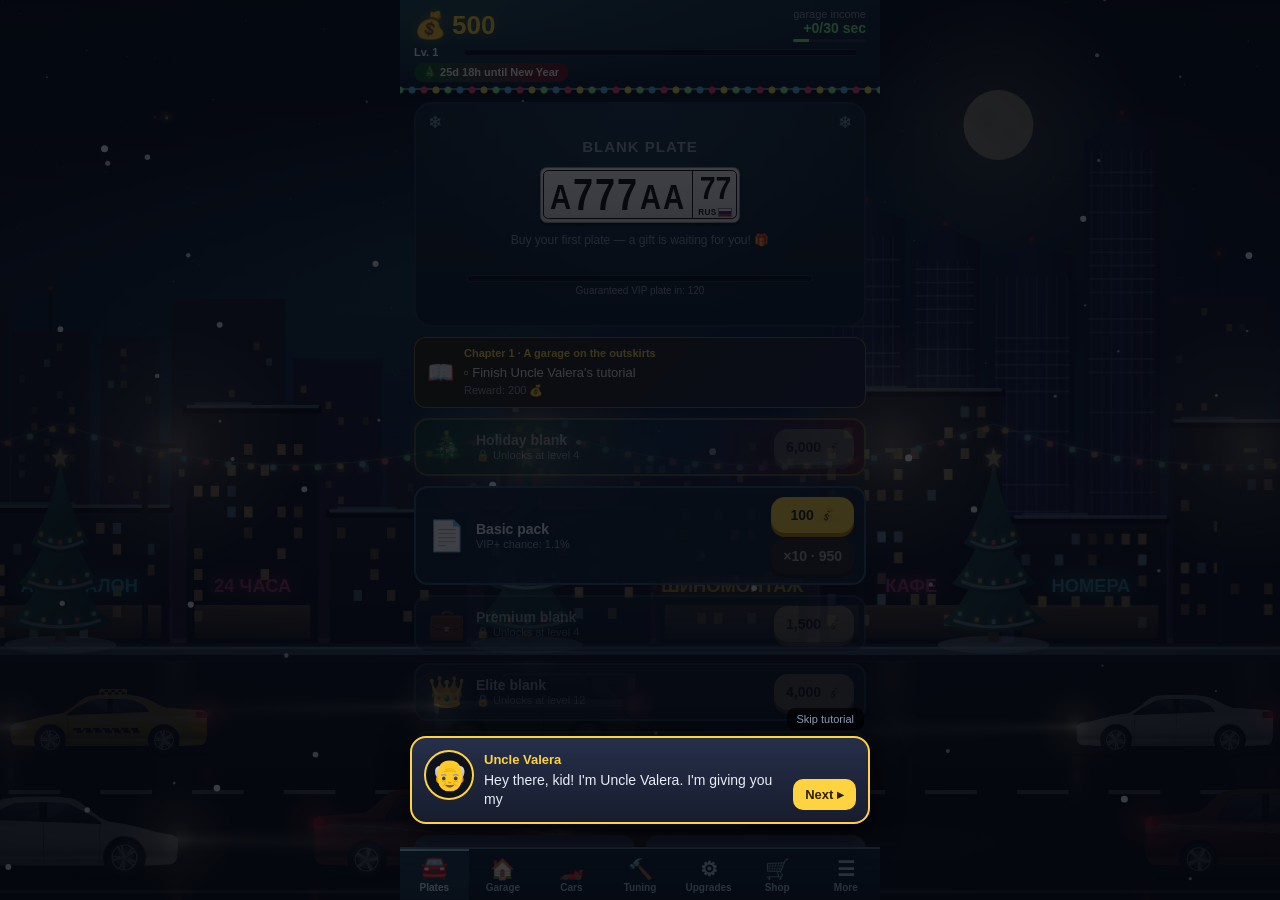
==== commit 19624cff: "Закрепить Гараж мечты с AMG ONE и номером АМР 97" ====
--- a/index.html
+++ b/index.html
@@ -4,12 +4,12 @@
 <meta charset="utf-8">
 <meta name="viewport" content="width=device-width,initial-scale=1,maximum-scale=1,user-scalable=no,viewport-fit=cover">
 <title>Блатной номер</title>
-<script>window.CARS_CLEAN = 1; window.CARS_NOBRAND = 1; window.VK_PAY = 1</script><script src="vk-car-names.js?v=202611281231"></script><script>if (/tgWebAppData=|tgWebAppVersion=/.test(location.hash)) location.replace(location.pathname.replace(/\/?(index\.html)?$/, "/") + "tg/" + location.search + location.hash)</script>
-<link rel="stylesheet" href="style.css?v=202611281231">
-<link rel="stylesheet" href="scrollbars.css?v=202611281231">
-<link rel="stylesheet" href="cars.css?v=202611281231">
-<link rel="stylesheet" href="ny.css?v=202611281231">
-<link rel="stylesheet" href="garage.css?v=202611281231">
+<script>window.CARS_CLEAN = 1; window.CARS_NOBRAND = 1; window.VK_PAY = 1</script><script src="vk-car-names.js?v=202611281249"></script><script>if (/tgWebAppData=|tgWebAppVersion=/.test(location.hash)) location.replace(location.pathname.replace(/\/?(index\.html)?$/, "/") + "tg/" + location.search + location.hash)</script>
+<link rel="stylesheet" href="style.css?v=202611281249">
+<link rel="stylesheet" href="scrollbars.css?v=202611281249">
+<link rel="stylesheet" href="cars.css?v=202611281249">
+<link rel="stylesheet" href="ny.css?v=202611281249">
+<link rel="stylesheet" href="garage.css?v=202611281249">
 </head>
 <body>
 <div id="bg"></div>
@@ -99,15 +99,15 @@
     <div class="tk-choice" hidden><button type="button" data-choice="open">Посмотреть набор</button><button type="button" data-choice="skip">Играть дальше</button></div></div>
     <button class="tk-next" data-i18n>Дальше ▸</button><button class="tk-skip" data-i18n>Пропустить обучение</button></div></div>
 
-<script src="i18n.js?v=202611281231"></script>
-<script src="platform.js?v=202611281231"></script>
-<script src="bg-city.js?v=202611281231"></script>
-<script src="game.js?v=202611281231"></script>
-<script src="garage-fleet.js?v=202611281231"></script><script src="cars.js?v=202611281231"></script>
-<script src="garage.js?v=202611281231"></script>
+<script src="i18n.js?v=202611281249"></script>
+<script src="platform.js?v=202611281249"></script>
+<script src="bg-city.js?v=202611281249"></script>
+<script src="game.js?v=202611281249"></script>
+<script src="garage-fleet.js?v=202611281249"></script><script src="cars.js?v=202611281249"></script>
+<script src="garage.js?v=202611281249"></script>
 <script>GarageUI.mount();</script>
-<script src="garage-products.js?v=202611281231"></script><script src="garage-store.js?v=202611281231"></script>
-<script>GarageMarket.mount('shop.html?v=202611281231');</script>
-<script src="ny.js?v=202611281231"></script>
+<script src="garage-products.js?v=202611281249"></script><script src="garage-store.js?v=202611281249"></script>
+<script>GarageMarket.mount('shop.html?v=202611281249');</script>
+<script src="ny.js?v=202611281249"></script>
 </body>
 </html>
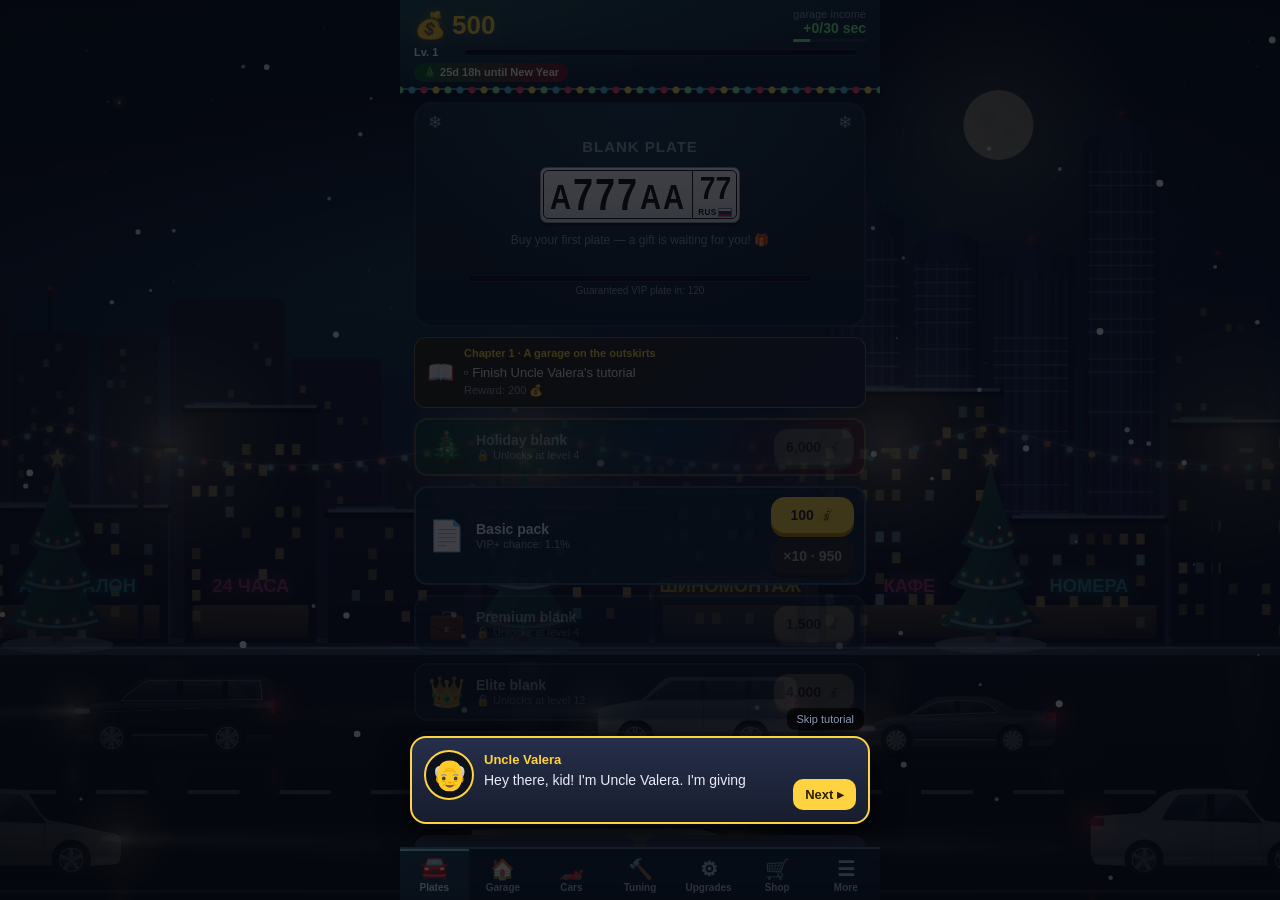
==== commit 09111df2: "Убрать старую витрину контейнеров из Тачек" ====
--- a/index.html
+++ b/index.html
@@ -4,12 +4,12 @@
 <meta charset="utf-8">
 <meta name="viewport" content="width=device-width,initial-scale=1,maximum-scale=1,user-scalable=no,viewport-fit=cover">
 <title>Блатной номер</title>
-<script>window.CARS_CLEAN = 1; window.CARS_NOBRAND = 1; window.VK_PAY = 1</script><script src="vk-car-names.js?v=202611281249"></script><script>if (/tgWebAppData=|tgWebAppVersion=/.test(location.hash)) location.replace(location.pathname.replace(/\/?(index\.html)?$/, "/") + "tg/" + location.search + location.hash)</script>
-<link rel="stylesheet" href="style.css?v=202611281249">
-<link rel="stylesheet" href="scrollbars.css?v=202611281249">
-<link rel="stylesheet" href="cars.css?v=202611281249">
-<link rel="stylesheet" href="ny.css?v=202611281249">
-<link rel="stylesheet" href="garage.css?v=202611281249">
+<script>window.CARS_CLEAN = 1; window.CARS_NOBRAND = 1; window.VK_PAY = 1</script><script src="vk-car-names.js?v=202611281355"></script><script>if (/tgWebAppData=|tgWebAppVersion=/.test(location.hash)) location.replace(location.pathname.replace(/\/?(index\.html)?$/, "/") + "tg/" + location.search + location.hash)</script>
+<link rel="stylesheet" href="style.css?v=202611281355">
+<link rel="stylesheet" href="scrollbars.css?v=202611281355">
+<link rel="stylesheet" href="cars.css?v=202611281355">
+<link rel="stylesheet" href="ny.css?v=202611281355">
+<link rel="stylesheet" href="garage.css?v=202611281355">
 </head>
 <body>
 <div id="bg"></div>
@@ -99,15 +99,15 @@
     <div class="tk-choice" hidden><button type="button" data-choice="open">Посмотреть набор</button><button type="button" data-choice="skip">Играть дальше</button></div></div>
     <button class="tk-next" data-i18n>Дальше ▸</button><button class="tk-skip" data-i18n>Пропустить обучение</button></div></div>
 
-<script src="i18n.js?v=202611281249"></script>
-<script src="platform.js?v=202611281249"></script>
-<script src="bg-city.js?v=202611281249"></script>
-<script src="game.js?v=202611281249"></script>
-<script src="garage-fleet.js?v=202611281249"></script><script src="cars.js?v=202611281249"></script>
-<script src="garage.js?v=202611281249"></script>
+<script src="i18n.js?v=202611281355"></script>
+<script src="platform.js?v=202611281355"></script>
+<script src="bg-city.js?v=202611281355"></script>
+<script src="game.js?v=202611281355"></script>
+<script src="garage-fleet.js?v=202611281355"></script><script src="cars.js?v=202611281355"></script>
+<script src="garage.js?v=202611281355"></script>
 <script>GarageUI.mount();</script>
-<script src="garage-products.js?v=202611281249"></script><script src="garage-store.js?v=202611281249"></script>
-<script>GarageMarket.mount('shop.html?v=202611281249');</script>
-<script src="ny.js?v=202611281249"></script>
+<script src="garage-products.js?v=202611281355"></script><script src="garage-store.js?v=202611281355"></script>
+<script>GarageMarket.mount('shop.html?v=202611281355');</script>
+<script src="ny.js?v=202611281355"></script>
 </body>
 </html>
--- a/cars.css
+++ b/cars.css
@@ -1,4 +1,4 @@
-/* ===== демо: вкладка «Тачки» внутри игры — контейнеры с машинами, номера на тачках, коллекция ===== */
+/* ===== Вкладка «Тачки», коллекция и выдача машин ===== */
 nav button em#carsDot{display:none}
 #modal{z-index:80}   /* выбор номера открывается и поверх экрана выпадения */
 #tab-cars{padding-bottom:16px}
@@ -10,43 +10,6 @@
 .dc-seg{display:flex;gap:4px;background:var(--card);border:1px solid #232b40;border-radius:14px;padding:4px;margin-bottom:10px}
 .dc-seg button{flex:1;font:bold 12px Arial;border:0;border-radius:10px;padding:9px 2px;background:none;color:var(--dim);cursor:pointer}
 .dc-seg button.on{background:var(--card2);color:var(--gold);box-shadow:inset 0 -2px 0 var(--gold)}
-
-/* ---------- витрина контейнеров ---------- */
-.dc-show{position:relative;height:250px;border-radius:18px;overflow:hidden;border:2px solid var(--line);perspective:700px;touch-action:pan-y;
-  background:radial-gradient(70% 55% at 50% 72%,color-mix(in srgb,var(--rc) 22%,transparent),transparent 70%),linear-gradient(#171d2e,#121726);transition:border-color .5s,box-shadow .5s}
-.dc-show.hot{border-color:var(--rc);box-shadow:0 0 30px color-mix(in srgb,var(--rc) 45%,transparent)}
-.dc-beam{position:absolute;left:50%;top:-40px;width:260px;height:300px;margin-left:-130px;pointer-events:none;filter:blur(3px);
-  background:conic-gradient(from 160deg at 50% 0,transparent,color-mix(in srgb,var(--rc) 35%,transparent) 14deg,color-mix(in srgb,var(--rc) 35%,transparent) 26deg,transparent 40deg)}
-.dc-floor{position:absolute;left:50%;bottom:26px;width:220px;height:46px;margin-left:-110px;border-radius:50%;background:radial-gradient(closest-side,color-mix(in srgb,var(--rc) 55%,transparent),transparent)}
-.dc-floor::after{content:"";position:absolute;inset:12px 34px;border-radius:50%;border:2px solid color-mix(in srgb,var(--rc) 75%,transparent);box-shadow:0 0 18px var(--rc)}
-.dc-ring{position:absolute;left:50%;bottom:30px;width:200px;height:40px;margin-left:-100px;border-radius:50%;border:3px solid var(--rc);opacity:0;pointer-events:none}
-.dc-crate{position:absolute;left:50%;top:22px;width:180px;height:180px;margin-left:-90px;transform-style:preserve-3d}
-.dc-crate .cr{width:100%;height:100%;filter:drop-shadow(0 16px 14px #000c);animation:dcbob 3.2s ease-in-out infinite}
-@keyframes dcbob{0%,100%{transform:translateY(0) rotateY(-10deg)}50%{transform:translateY(-8px) rotateY(10deg)}}
-.dc-streak{position:absolute;inset:0;pointer-events:none;opacity:0;background:repeating-linear-gradient(0deg,transparent 0 12px,color-mix(in srgb,var(--rc) 40%,transparent) 12px 13px,transparent 13px 31px)}
-.dc-arr{position:absolute;top:50%;margin-top:-22px;width:42px;height:42px;border-radius:50%;border:2px solid var(--line);background:#0b0e16cc;color:#fff;font:bold 22px Arial;z-index:3;cursor:pointer}
-.dc-arr.l{left:8px}.dc-arr.r{right:8px}.dc-arr:disabled{opacity:.25}
-.dc-dots{position:absolute;left:0;right:0;bottom:8px;display:flex;justify-content:center;gap:5px}
-.dc-dots i{width:7px;height:7px;border-radius:4px;background:#ffffff30;transition:.35s}.dc-dots i.on{width:20px;background:var(--rc)}
-.dc-orb{position:absolute;width:6px;height:6px;border-radius:50%;background:var(--rc);box-shadow:0 0 8px var(--rc);pointer-events:none;animation:dcorb 3s linear infinite}
-@keyframes dcorb{0%{transform:rotate(0) translateX(105px) rotate(0) scale(.6)}50%{transform:rotate(180deg) translateX(105px) rotate(-180deg) scale(1.2)}100%{transform:rotate(360deg) translateX(105px) rotate(-360deg) scale(.6)}}
-.dc-info{padding:12px 2px 0}
-.dc-name{text-align:center;font-size:22px;font-weight:bold;color:var(--rc);text-shadow:0 0 14px color-mix(in srgb,var(--rc) 55%,transparent);min-height:27px}
-.dc-name span{display:inline-block;animation:dcl .45s cubic-bezier(.2,1.6,.4,1) both}
-@keyframes dcl{0%{opacity:0;transform:translateY(14px) scale(.4) rotate(-12deg)}100%{opacity:1;transform:none}}
-.dc-note{text-align:center;font-size:12px;color:var(--dim);margin-top:2px}
-.dc-free{display:block;width:max-content;margin:6px auto 0;font:bold 11px Arial;padding:4px 10px;border-radius:7px;background:var(--ok);color:#0b2a14;animation:readypulse 1.4s infinite}
-.dc-bar{display:flex;height:14px;border-radius:7px;overflow:hidden;background:#ffffff0c;margin-top:12px}
-.dc-bar i{height:100%;min-width:4px;transform-origin:left;animation:dcgrow .5s cubic-bezier(.2,.9,.3,1) both}
-@keyframes dcgrow{from{transform:scaleX(0)}}
-.dc-leg{display:flex;flex-wrap:wrap;gap:3px 11px;font-size:11px;color:#c7cee0;margin-top:6px}
-.dc-leg span::before{content:"";display:inline-block;width:8px;height:8px;border-radius:2px;background:var(--c);margin-right:5px}
-.dc-thumbs{display:flex;gap:6px;overflow-x:auto;margin-top:10px;padding-bottom:3px}
-.dc-thumbs div{flex:none;width:78px;border-radius:10px;background:var(--card);border:1px solid #232b40;border-bottom:3px solid var(--c);padding:4px;text-align:center;font-size:9px;color:#c7cee0;line-height:1.15;animation:dcin .4s both}
-@keyframes dcin{from{opacity:0;transform:translateX(26px)}}
-.dc-thumbs img{width:70px;height:36px;object-fit:contain}
-.dc-open{font-size:18px}
-.dc-open.star small{display:block;font-size:11px;opacity:.8}
 
 /* ---------- машина + номер поверх фото ---------- */
 .dc-car{position:relative;line-height:0}
@@ -151,57 +114,6 @@
 @keyframes dcpin{0%{opacity:0;transform:translateY(14px)}100%{opacity:1;transform:none}}
 .dc-flash{position:fixed;inset:0;background:#fff;opacity:0;pointer-events:none;z-index:72}.dc-flash.go{animation:dcfl .6s ease-out}@keyframes dcfl{0%{opacity:.85}100%{opacity:0}}
 
-/* лента всех контейнеров над витриной: звёздный первым и заметнее всех */
-@property --dca{syntax:"<angle>";initial-value:0deg;inherits:false}
-.dc-list{display:flex;gap:7px;overflow-x:auto;margin:0 0 10px;padding:9px 2px 7px;scroll-snap-type:x proximity;
-  -webkit-mask-image:linear-gradient(90deg,#000 0,#000 calc(100% - 30px),#0003);mask-image:linear-gradient(90deg,#000 0,#000 calc(100% - 30px),#0003)}
-.dc-li{flex:none;width:76px;position:relative;scroll-snap-align:start;border-radius:12px;background:var(--card);border:2px solid #232b40;padding:4px 3px 6px;text-align:center;cursor:pointer;transition:transform .2s,border-color .2s,box-shadow .2s}
-.dc-li .cr{display:block;width:44px;height:44px;margin:0 auto;animation:none;filter:drop-shadow(0 3px 3px #000a)}
-.dc-li b{display:block;font:bold 10px Arial;color:var(--rc);margin-top:1px}
-.dc-li small{display:block;font:bold 10px Arial;color:var(--gold);margin-top:1px;white-space:nowrap}
-.dc-li.fr small{color:var(--ok)}
-.dc-li.on{border-color:var(--rc);box-shadow:0 0 14px color-mix(in srgb,var(--rc) 50%,transparent);transform:translateY(-2px)}
-.dc-li:active{transform:scale(.95)}
-.dc-li.hit{width:120px;padding:6px 4px 7px;border:2px solid transparent;
-  background:linear-gradient(160deg,#16243a,#1a1530) padding-box,conic-gradient(from var(--dca),#5ef2ff,#ffd23f,#ff3d71,#b388ff,#5ef2ff) border-box;
-  animation:dchit 3s linear infinite;box-shadow:0 0 18px #5ef2ff40}
-.dc-li.hit.on{box-shadow:0 0 26px #5ef2ff88}
-@keyframes dchit{to{--dca:360deg}}
-.dc-li.hit .cr{width:58px;height:58px;animation:dcbob 2.6s ease-in-out infinite}
-.dc-li.hit b{font-size:12px;color:#fff;text-shadow:0 0 8px #5ef2ff}
-.dc-li.hit small{font-size:12px;color:#7fd3ff}
-.dc-li em{display:block;font:bold 9.5px Arial;font-style:normal;margin-top:2px;background:linear-gradient(90deg,#fff,#7fb0ff,#ff6b78,#5ef2ff,#fff);background-size:200% 100%;-webkit-background-clip:text;background-clip:text;color:transparent;animation:dctri 2s linear infinite}
-.dc-badge{position:absolute;top:-9px;left:50%;transform:translateX(-50%);z-index:2;font:bold 9.5px Arial;white-space:nowrap;padding:2px 7px;border-radius:7px;color:#fff;
-  background:linear-gradient(90deg,#ff3d71,#ffb300);box-shadow:0 2px 6px #0008;animation:readypulse 1.4s infinite}
-.dc-badge.g{background:var(--ok);color:#0b2a14;padding:1px 5px}
-/* сцена звёздного: мерцающие звёзды и лента-плашка */
-.dc-show.star{background:radial-gradient(70% 55% at 50% 72%,#5ef2ff33,transparent 70%),radial-gradient(90% 60% at 50% 0,#2a1d4a,transparent 70%),linear-gradient(#141a33,#10142a)}
-.dc-twinkle{position:absolute;inset:0;pointer-events:none;animation:dctw 2.4s ease-in-out infinite alternate;
-  background-image:radial-gradient(2px 2px at 12% 22%,#fff,transparent),radial-gradient(1.5px 1.5px at 28% 58%,#ffd76a,transparent),radial-gradient(2px 2px at 82% 18%,#fff,transparent),
-    radial-gradient(1.5px 1.5px at 70% 62%,#7fd3ff,transparent),radial-gradient(2px 2px at 90% 48%,#ffd76a,transparent),radial-gradient(1.5px 1.5px at 8% 70%,#7fd3ff,transparent),
-    radial-gradient(2px 2px at 40% 12%,#fff,transparent),radial-gradient(1.5px 1.5px at 60% 30%,#fff,transparent)}
-@keyframes dctw{from{opacity:.35}to{opacity:1}}
-.dc-ribbon{position:absolute;top:10px;left:50%;transform:translateX(-50%);z-index:2;white-space:nowrap;font:bold 11px Arial;color:#2a1600;padding:4px 12px;border-radius:8px;
-  background:linear-gradient(90deg,#ffd23f,#ffb300);box-shadow:0 3px 10px #0008;animation:dcrib .6s cubic-bezier(.2,1.5,.4,1) both}
-@keyframes dcrib{from{opacity:0;transform:translate(-50%,-14px) scale(.7)}}
-.dc-promo{margin:8px auto 0;max-width:330px;text-align:center;font-size:12px;color:#cfe9ff;background:#5ef2ff14;border:1px solid #5ef2ff40;border-radius:10px;padding:6px 10px}
-.dc-promo b{color:#5ef2ff}
-
-/* горизонтальные ленты: тонкий золотистый ползунок (общий стиль игры), колёсико мыши листает вбок, правый край гаснет — видно, что дальше ещё есть */
-.dc-thumbs,.dc-filters{padding-bottom:7px;scroll-snap-type:x proximity;
-  -webkit-mask-image:linear-gradient(90deg,#000 0,#000 calc(100% - 30px),#0003);mask-image:linear-gradient(90deg,#000 0,#000 calc(100% - 30px),#0003)}
-.dc-thumbs>div{scroll-snap-align:start}
-
-/* закрыть экран выпадения */
-.dco-close{margin-top:8px;font-size:13px!important;padding:10px!important;background:transparent!important;box-shadow:none!important;color:var(--dim)!important;border:1px solid #ffffff25!important}
-.dco-x{position:absolute;top:14px;right:14px;z-index:6;width:38px;height:38px;border-radius:50%;border:1px solid #ffffff30;background:#0009;color:#fff;font:bold 18px Arial;cursor:pointer}
-.dc-acts{display:flex;gap:6px;margin-top:8px}
-.dc-act{flex:1;font:bold 12px Arial;border-radius:10px;padding:8px 6px;cursor:pointer;background:#ffffff08;border:1px solid #ffffff25;color:#cfd6e6;white-space:nowrap;overflow:hidden;text-overflow:ellipsis}
-.dc-act.on{border-color:var(--gold);color:var(--gold);background:#ffd23f14}
-.dc-act.sell{color:#ff8a98;border-color:#e0475b66}
-.dc-act.sell.sure{background:#e0475b;color:#fff;border-color:#e0475b;animation:readypulse 1s infinite}
-.dc-inprof{margin-top:6px;font:bold 11px Arial;color:var(--gold);text-align:center}
-
 /* тачка в карточке профиля */
 .pcar{margin-top:10px;border-radius:14px;padding:8px 10px 10px;text-align:center;border:1px solid color-mix(in srgb,var(--rc) 50%,#232b40);
   background:radial-gradient(90% 70% at 50% 45%,color-mix(in srgb,var(--rc) 25%,transparent),transparent 75%),#0e1220}
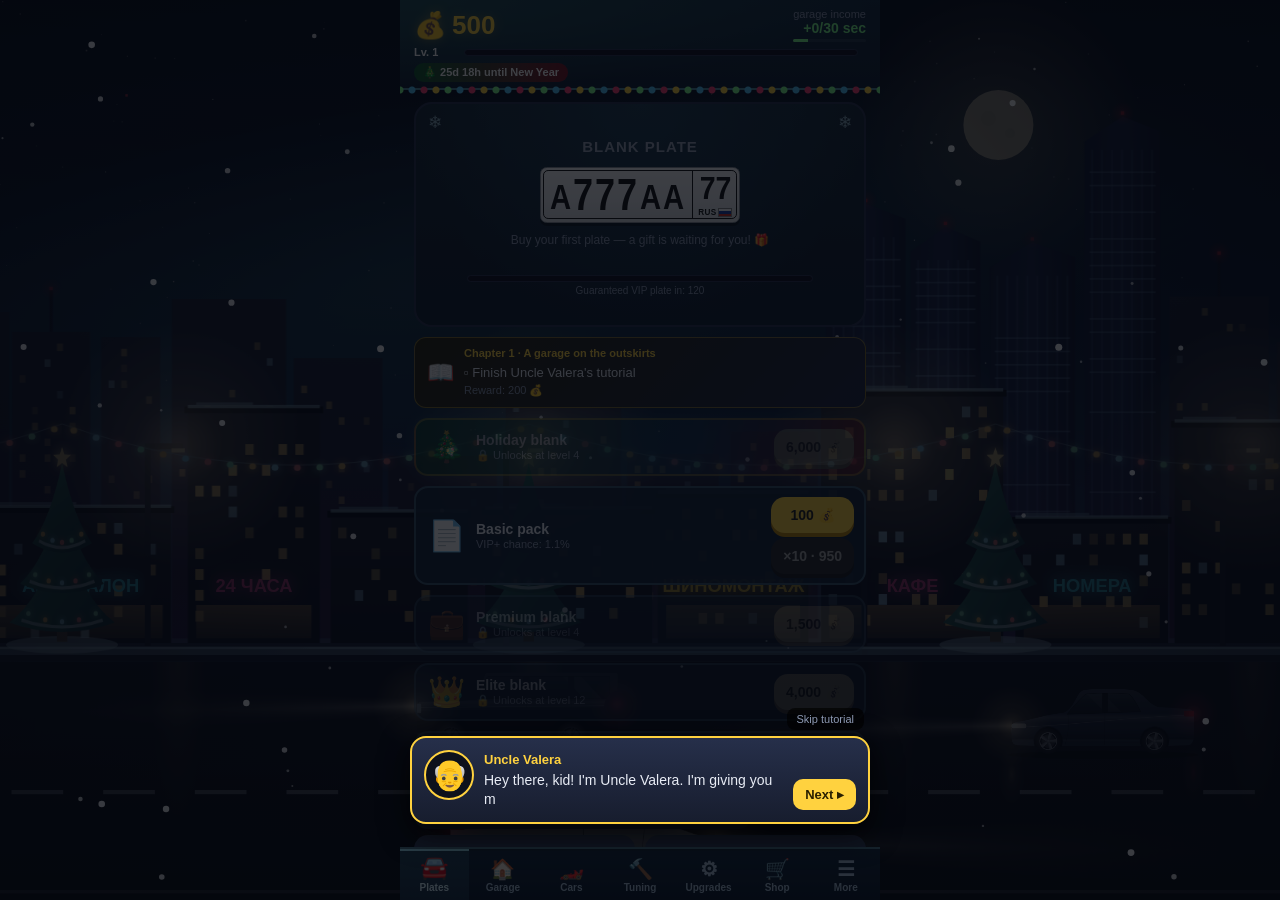
==== commit e2a13b4a: "Восстановить оформление кнопок в карточках машин" ====
--- a/index.html
+++ b/index.html
@@ -4,12 +4,12 @@
 <meta charset="utf-8">
 <meta name="viewport" content="width=device-width,initial-scale=1,maximum-scale=1,user-scalable=no,viewport-fit=cover">
 <title>Блатной номер</title>
-<script>window.CARS_CLEAN = 1; window.CARS_NOBRAND = 1; window.VK_PAY = 1</script><script src="vk-car-names.js?v=202611281355"></script><script>if (/tgWebAppData=|tgWebAppVersion=/.test(location.hash)) location.replace(location.pathname.replace(/\/?(index\.html)?$/, "/") + "tg/" + location.search + location.hash)</script>
-<link rel="stylesheet" href="style.css?v=202611281355">
-<link rel="stylesheet" href="scrollbars.css?v=202611281355">
-<link rel="stylesheet" href="cars.css?v=202611281355">
-<link rel="stylesheet" href="ny.css?v=202611281355">
-<link rel="stylesheet" href="garage.css?v=202611281355">
+<script>window.CARS_CLEAN = 1; window.CARS_NOBRAND = 1; window.VK_PAY = 1</script><script src="vk-car-names.js?v=202611281402"></script><script>if (/tgWebAppData=|tgWebAppVersion=/.test(location.hash)) location.replace(location.pathname.replace(/\/?(index\.html)?$/, "/") + "tg/" + location.search + location.hash)</script>
+<link rel="stylesheet" href="style.css?v=202611281402">
+<link rel="stylesheet" href="scrollbars.css?v=202611281402">
+<link rel="stylesheet" href="cars.css?v=202611281402">
+<link rel="stylesheet" href="ny.css?v=202611281402">
+<link rel="stylesheet" href="garage.css?v=202611281402">
 </head>
 <body>
 <div id="bg"></div>
@@ -99,15 +99,15 @@
     <div class="tk-choice" hidden><button type="button" data-choice="open">Посмотреть набор</button><button type="button" data-choice="skip">Играть дальше</button></div></div>
     <button class="tk-next" data-i18n>Дальше ▸</button><button class="tk-skip" data-i18n>Пропустить обучение</button></div></div>
 
-<script src="i18n.js?v=202611281355"></script>
-<script src="platform.js?v=202611281355"></script>
-<script src="bg-city.js?v=202611281355"></script>
-<script src="game.js?v=202611281355"></script>
-<script src="garage-fleet.js?v=202611281355"></script><script src="cars.js?v=202611281355"></script>
-<script src="garage.js?v=202611281355"></script>
+<script src="i18n.js?v=202611281402"></script>
+<script src="platform.js?v=202611281402"></script>
+<script src="bg-city.js?v=202611281402"></script>
+<script src="game.js?v=202611281402"></script>
+<script src="garage-fleet.js?v=202611281402"></script><script src="cars.js?v=202611281402"></script>
+<script src="garage.js?v=202611281402"></script>
 <script>GarageUI.mount();</script>
-<script src="garage-products.js?v=202611281355"></script><script src="garage-store.js?v=202611281355"></script>
-<script>GarageMarket.mount('shop.html?v=202611281355');</script>
-<script src="ny.js?v=202611281355"></script>
+<script src="garage-products.js?v=202611281402"></script><script src="garage-store.js?v=202611281402"></script>
+<script>GarageMarket.mount('shop.html?v=202611281402');</script>
+<script src="ny.js?v=202611281402"></script>
 </body>
 </html>
--- a/cars.css
+++ b/cars.css
@@ -37,7 +37,8 @@
 @keyframes dcfly{0%{transform:translateY(-260%) rotate(-18deg) scale(1.4);opacity:0}60%{transform:translateY(6%) rotate(2deg);opacity:1}100%{transform:none}}
 
 /* ---------- мои тачки ---------- */
-.dc-filters{display:flex;gap:6px;overflow-x:auto;margin-bottom:10px;padding-bottom:2px}
+.dc-filters{display:flex;gap:6px;overflow-x:auto;margin-bottom:10px;padding-bottom:7px;scroll-snap-type:x proximity;
+  -webkit-mask-image:linear-gradient(90deg,#000 0,#000 calc(100% - 30px),#0003);mask-image:linear-gradient(90deg,#000 0,#000 calc(100% - 30px),#0003)}
 .dc-filters button{flex:none;font:bold 11px Arial;border:1px solid #2a3350;border-radius:12px;padding:6px 10px;background:var(--card);color:#cfd6e6;cursor:pointer}
 .dc-filters button.on{background:var(--gold);color:#222;border-color:var(--gold)}
 .dc-filters button i{font-style:normal;display:inline-block;width:8px;height:8px;border-radius:50%;background:var(--c);margin-right:4px}
@@ -48,6 +49,20 @@
 .dc-crow{display:flex;align-items:center;gap:8px;margin-top:4px}
 .dc-crow .t{flex:1;min-width:0}.dc-crow .t b{display:block;font-size:15px;white-space:nowrap;overflow:hidden;text-overflow:ellipsis}
 .dc-crow .t small{font-size:12px;color:var(--ok);font-weight:bold}.dc-crow .t small.no{color:#ff8a98}
+.dc-acts{display:grid;grid-template-columns:repeat(2,minmax(0,1fr));gap:8px;margin-top:10px}
+.dc-acts small{align-self:center;color:var(--dim);font-size:11px;text-align:center}
+.dc-act{min-height:42px;padding:7px 8px;border:1px solid #475778;border-radius:10px;background:#202b43;color:#eef3ff;
+  font:700 12px/1.25 Arial,sans-serif;cursor:pointer;transition:background .15s,border-color .15s}
+.dc-act.on{border-color:#ab883d;color:var(--gold);background:#302a20}
+.dc-act.sell{border-color:#845063;background:#312433;color:#ffabb7}
+.dc-act.sell.sure{border-color:#df5f73;background:#ac374d;color:#fff}
+.dc-act:focus-visible,.dco-x:focus-visible{outline:2px solid #d8f8ff;outline-offset:2px}
+@media (hover:hover){
+  .dc-act:hover{border-color:#7187b0;background:#2b3956}
+  .dc-act.on:hover{border-color:var(--gold);background:#413321}
+  .dc-act.sell:hover{border-color:#d37a90;background:#453044}
+  .dc-act.sell.sure:hover{border-color:#ff93a6;background:#c9445b}
+}
 .dc-pair{display:inline-block;margin-left:4px;font-size:10px;padding:1px 6px;border-radius:6px;background:#ffd23f26;color:var(--gold)}
 .dc-card.pop{animation:dccard .6s}
 @keyframes dccard{30%{transform:scale(1.03);box-shadow:0 0 30px var(--rc)}}
@@ -111,6 +126,8 @@
 .dco-i div{border-radius:10px;background:var(--card);border:1px solid #232b40;padding:7px 12px;font-size:11px;color:var(--dim);text-align:center}.dco-i b{display:block;color:#fff;font-size:14px;margin-top:2px}
 .dco-b{position:relative;width:92%;animation:dcpin .5s .7s both}
 .dco-b .row2{display:flex;gap:8px}.dco-b .btn{font-size:14px;padding:12px 6px}
+.dco-b .dco-close{margin-top:8px;padding:10px;border:1px solid #ffffff25;background:transparent;box-shadow:none;color:var(--dim);font-size:13px}
+.dco-x{position:absolute;top:14px;right:14px;z-index:6;width:38px;height:38px;border:1px solid #ffffff30;border-radius:50%;background:#0009;color:#fff;font:bold 18px Arial;cursor:pointer}
 @keyframes dcpin{0%{opacity:0;transform:translateY(14px)}100%{opacity:1;transform:none}}
 .dc-flash{position:fixed;inset:0;background:#fff;opacity:0;pointer-events:none;z-index:72}.dc-flash.go{animation:dcfl .6s ease-out}@keyframes dcfl{0%{opacity:.85}100%{opacity:0}}
 
